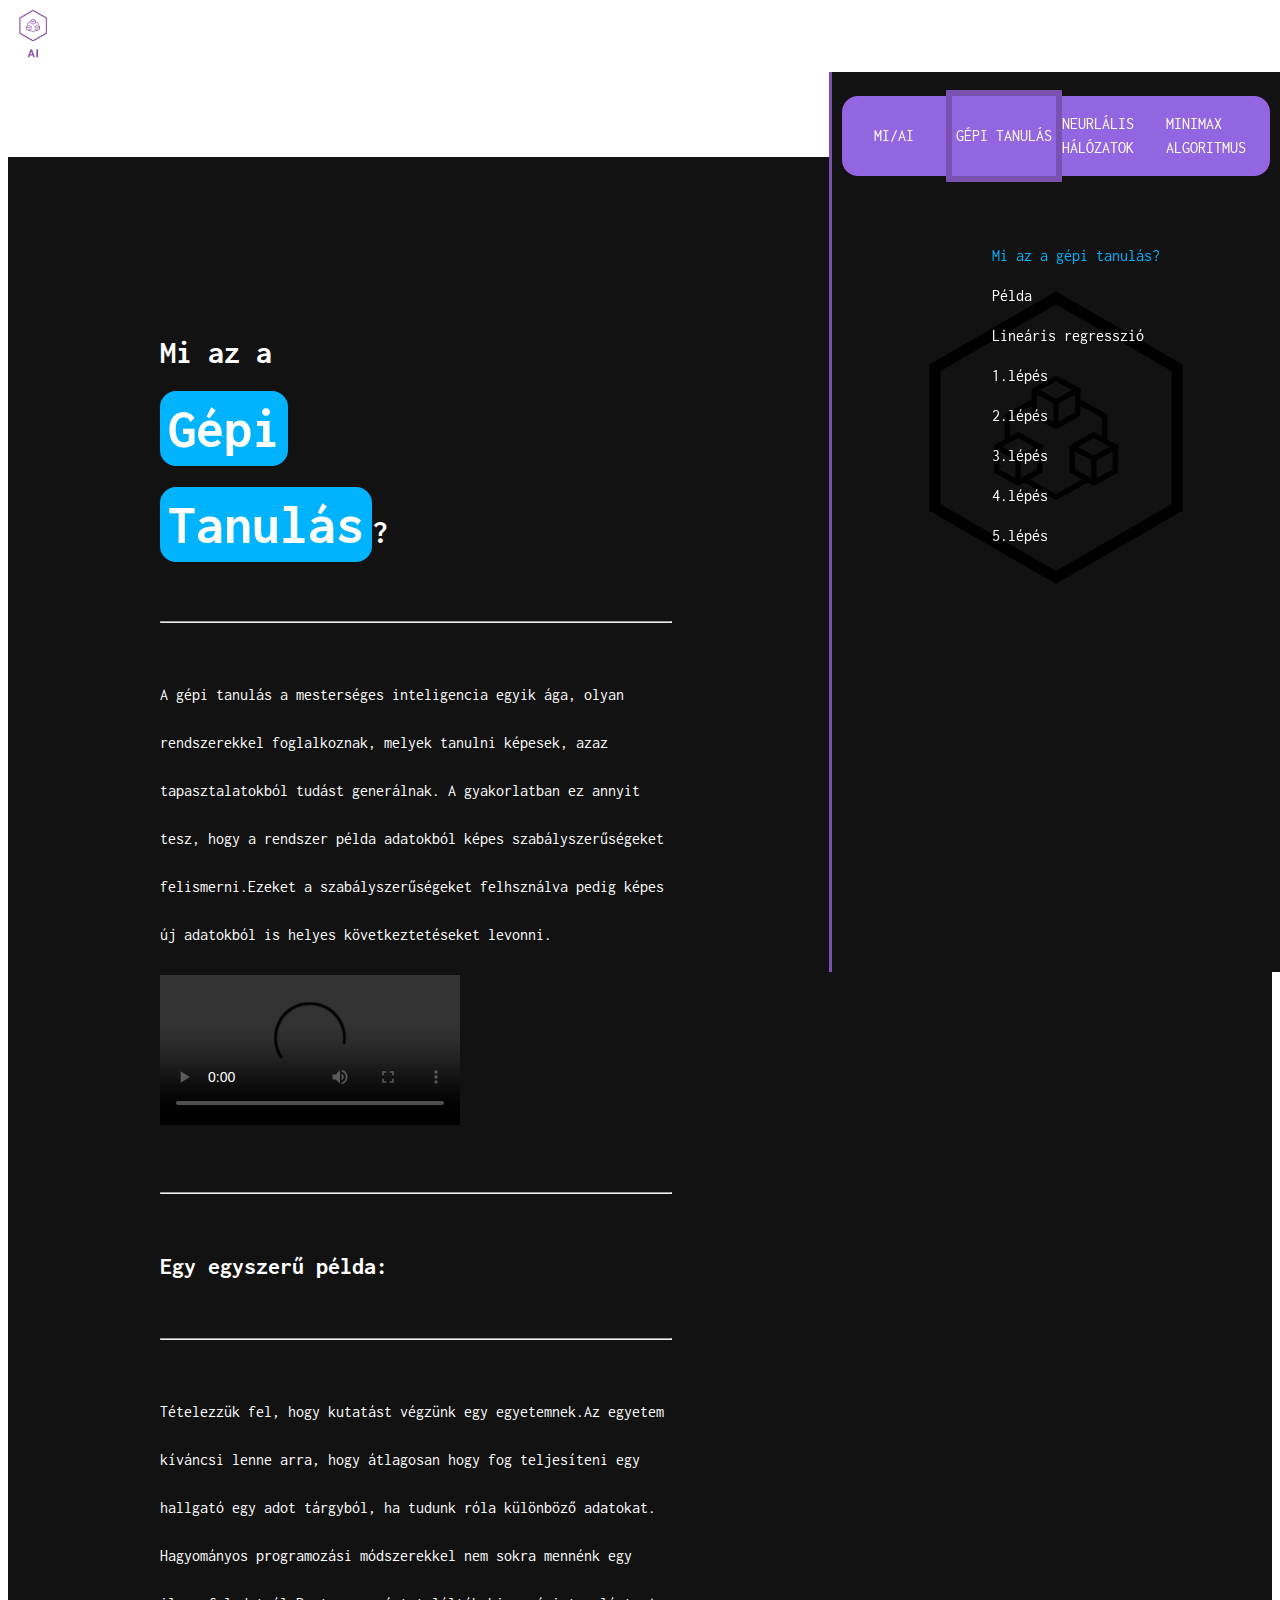
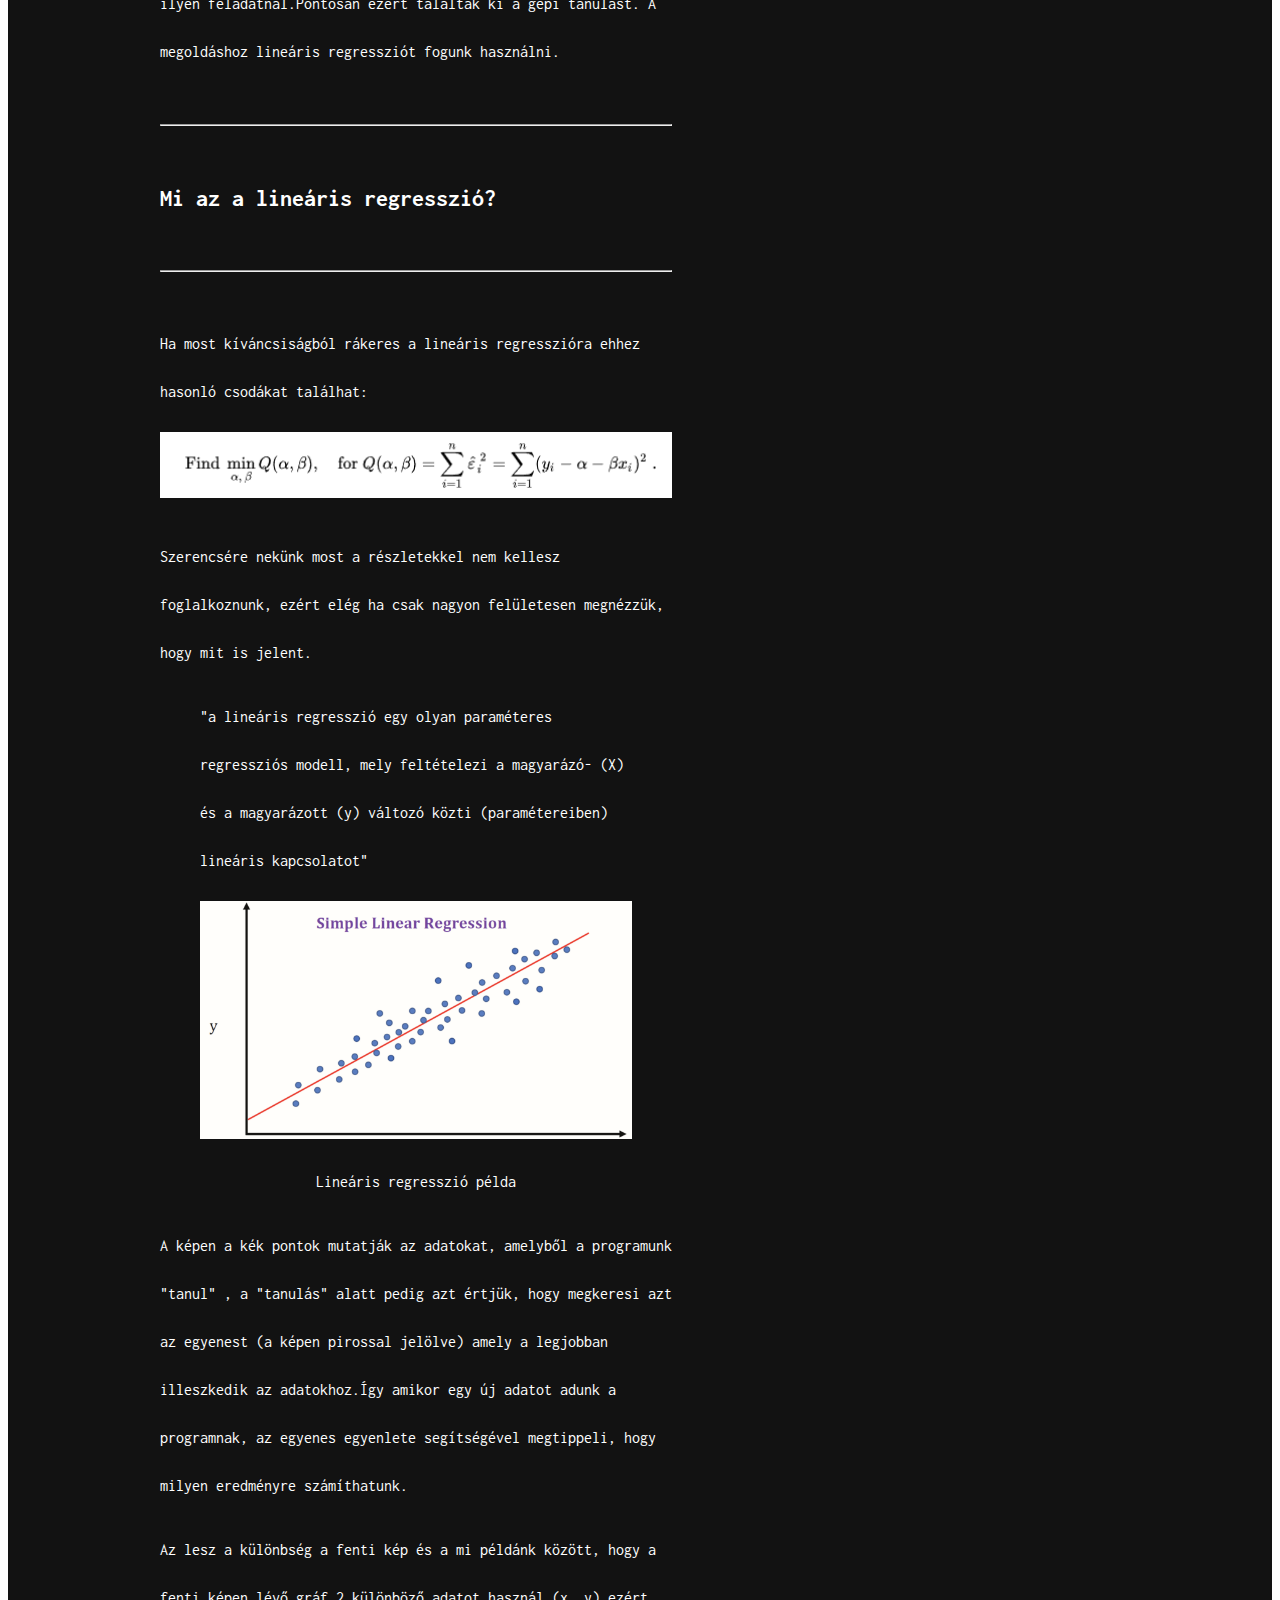
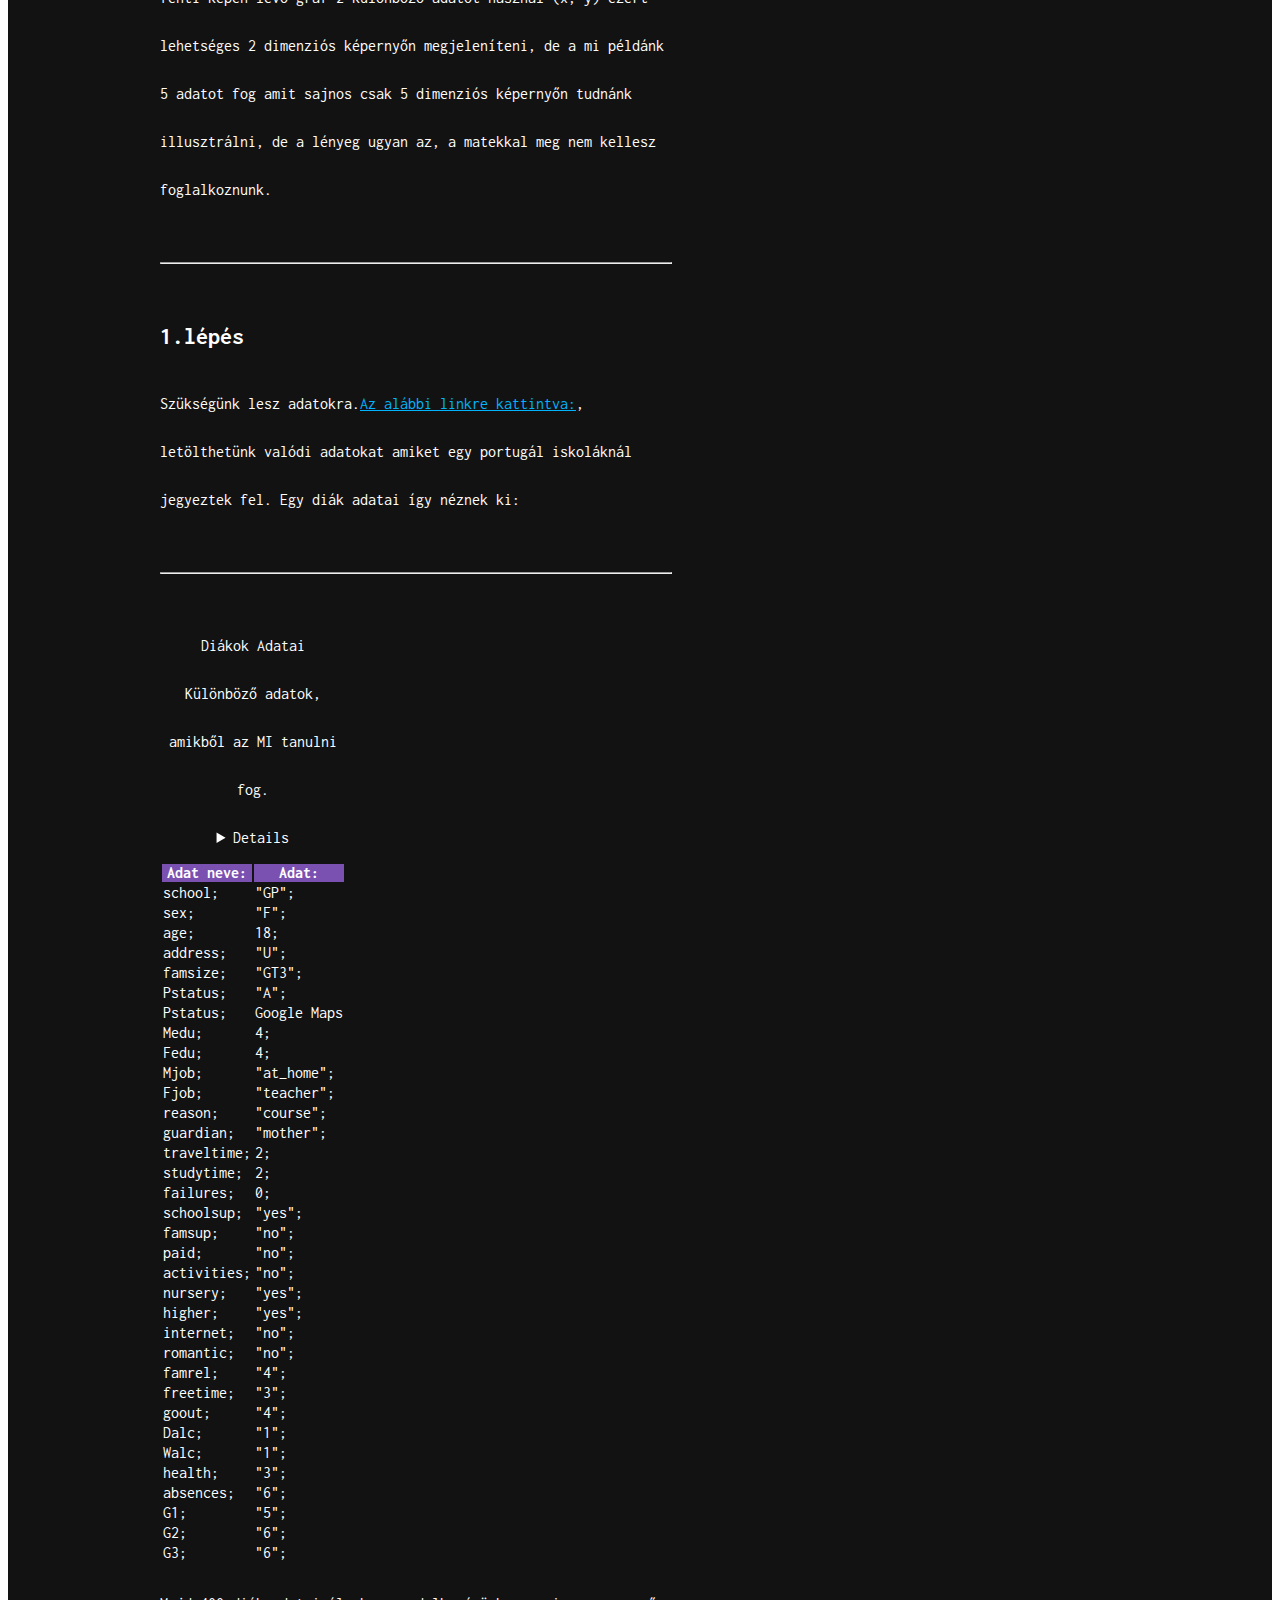
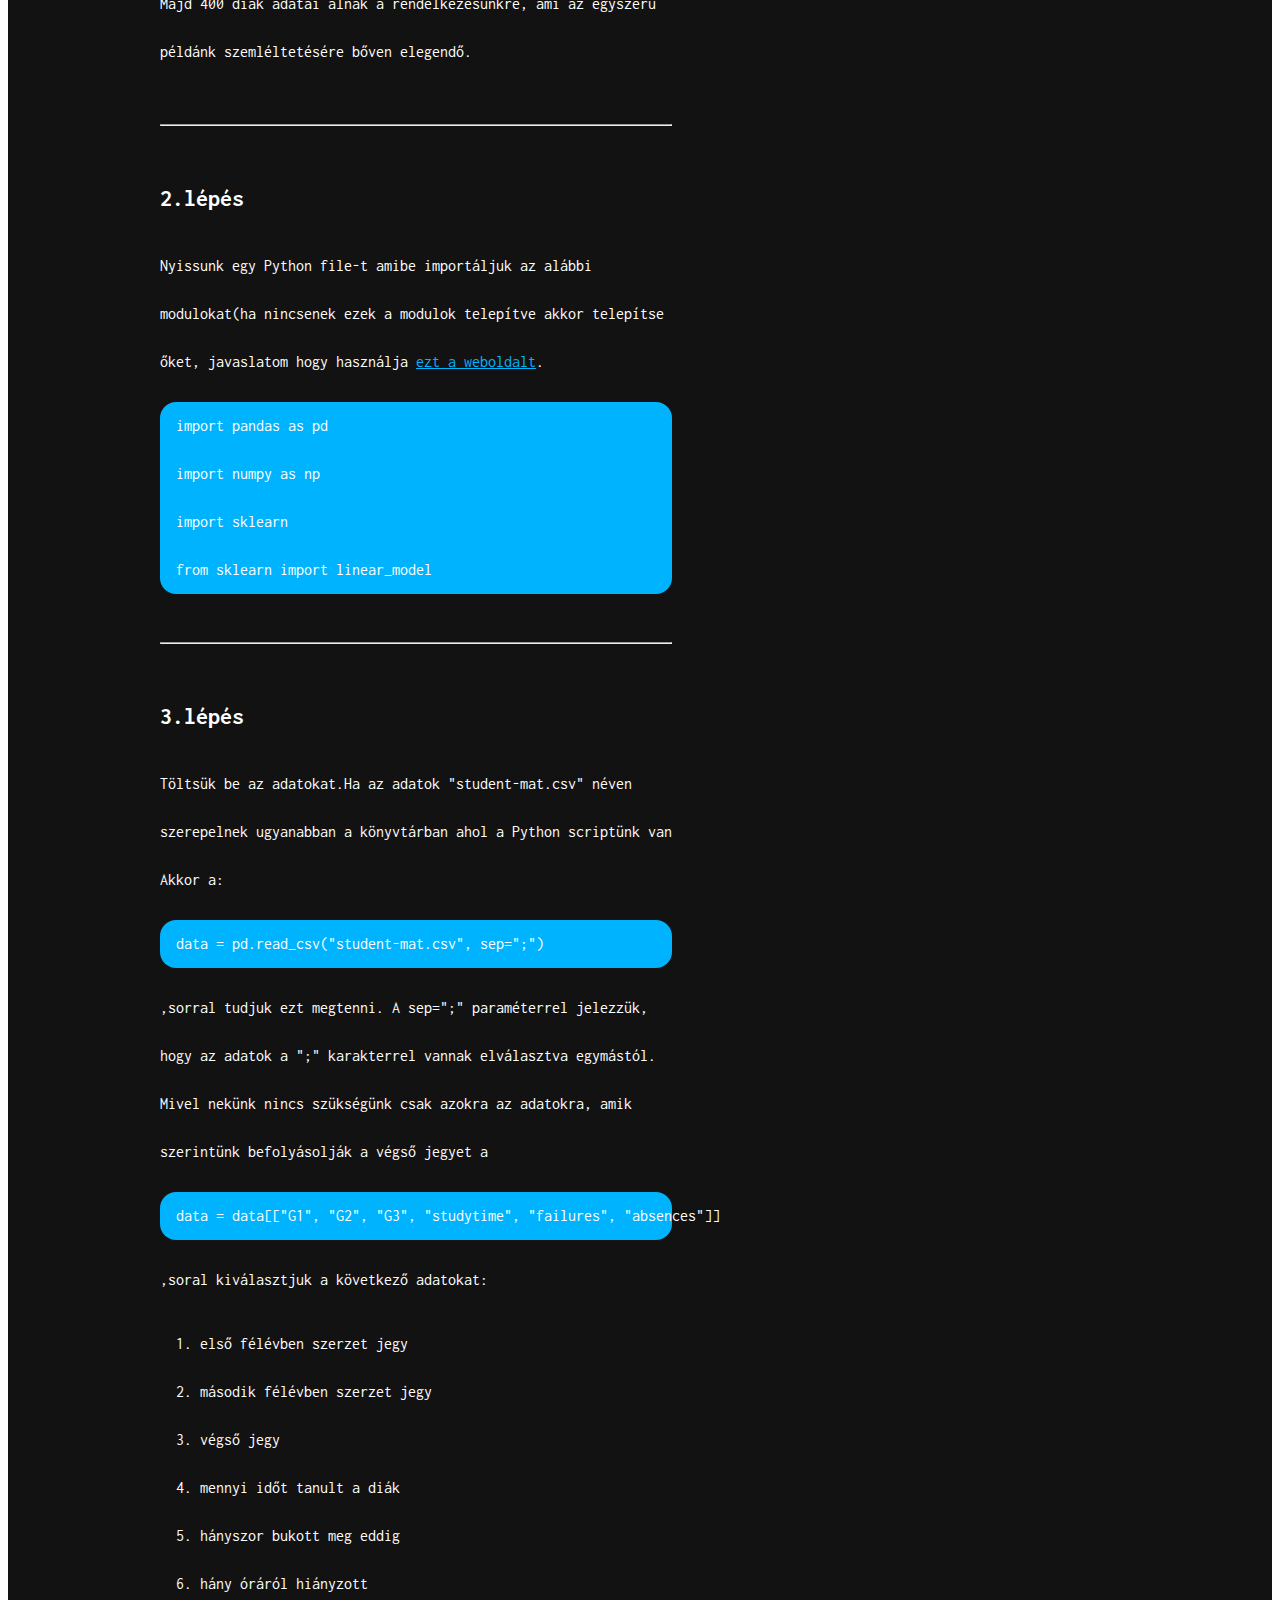
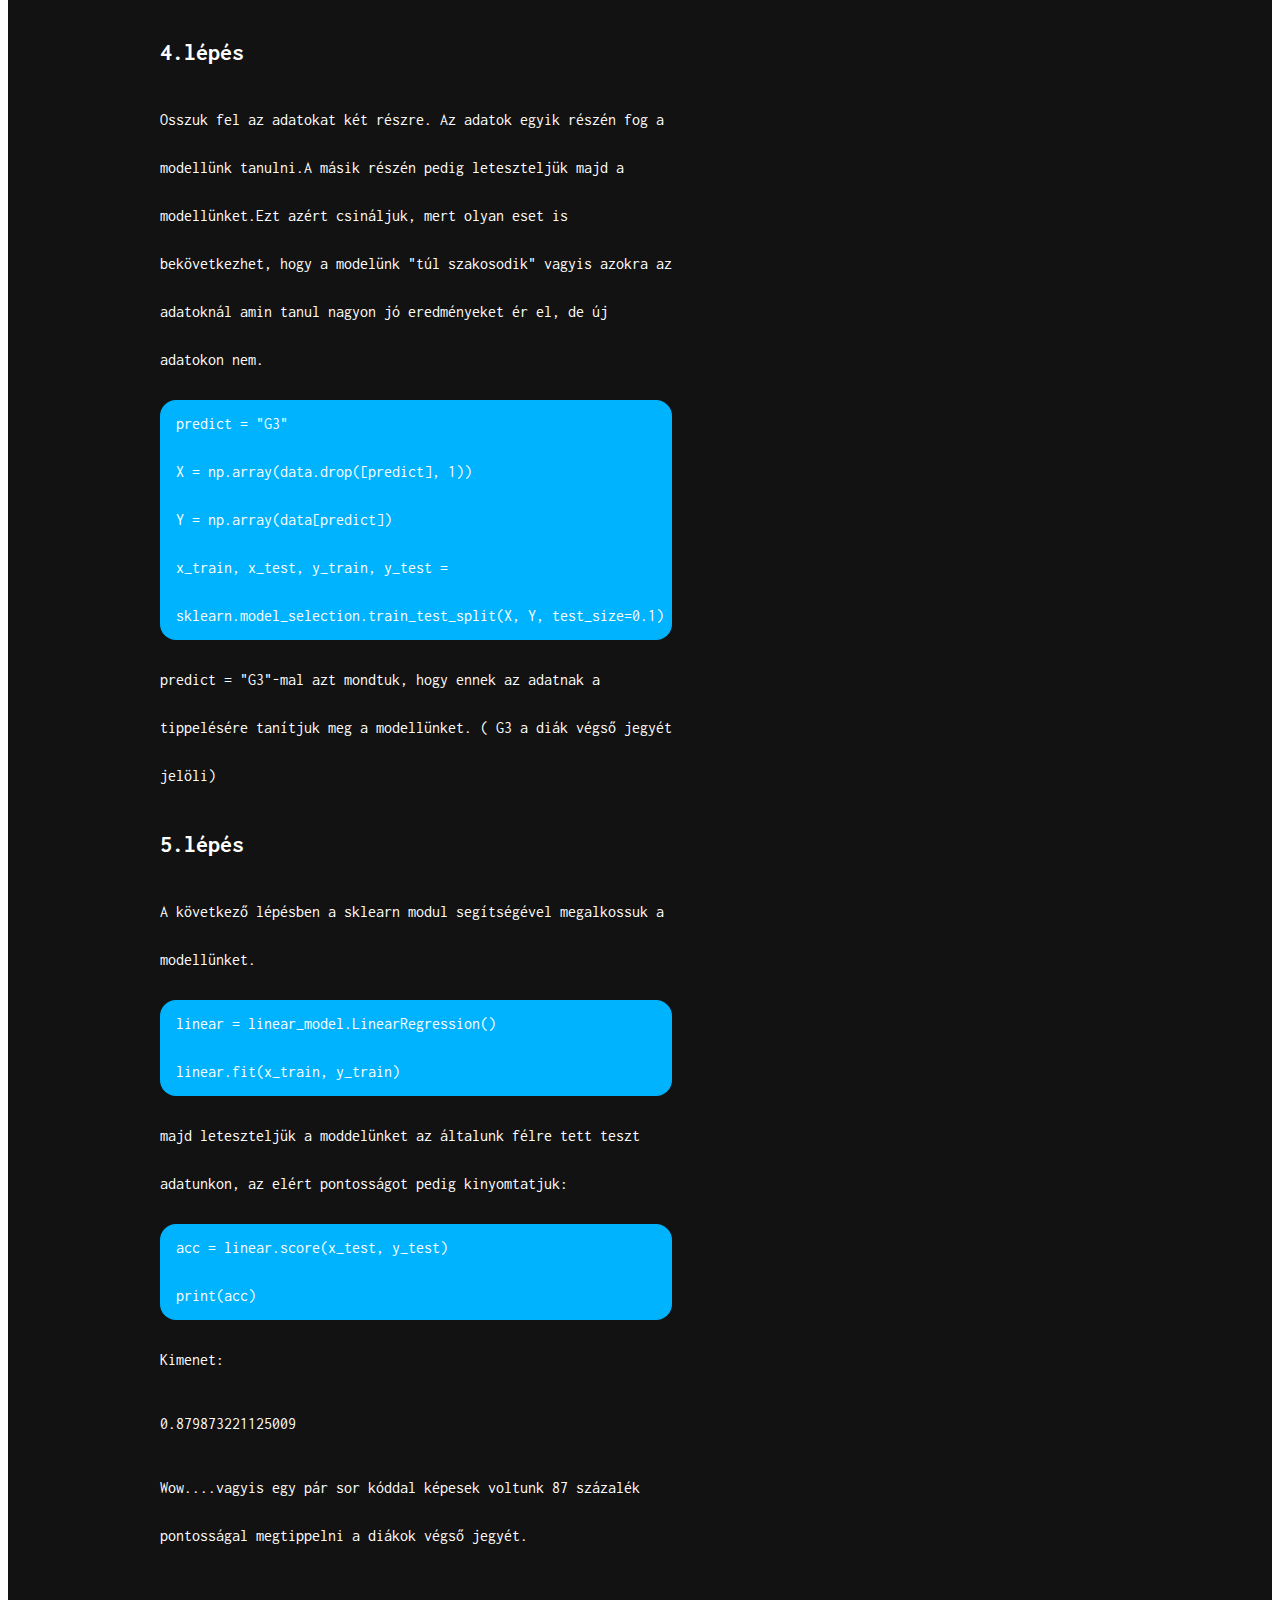
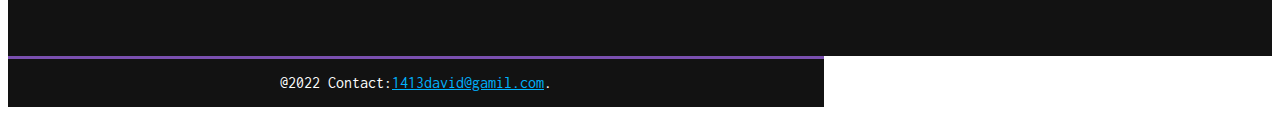
==== gepitanulas.html @ c1cc128a "first commit" ====
<!DOCTYPE html>
<html lang="hu">

<head>
    <meta charset="UTF-8" />
    <meta http-equiv="X-UA-Compatible" content="IE=edge" />
    <meta name="viewport" content="width=, initial-scale=1.0" />
    <title>Mesterséges Intelligencia</title>

    <link rel="preconnect" href="https://fonts.googleapis.com" />
    <link rel="preconnect" href="https://fonts.gstatic.com" crossorigin />
    <link href="https://fonts.googleapis.com/css2?family=Inconsolata:wght@600&display=swap" rel="stylesheet" />

    <link href="https://cdn.jsdelivr.net/npm/bootstrap@5.1.3/dist/css/bootstrap.min.css" rel="stylesheet"
        integrity="sha384-1BmE4kWBq78iYhFldvKuhfTAU6auU8tT94WrHftjDbrCEXSU1oBoqyl2QvZ6jIW3" crossorigin="anonymous" />
    <link rel="stylesheet" href="./altalanos.css" />
    <link rel="stylesheet" href="./desktop.css" />
    <link rel="stylesheet" href="./tablet.css" />
    <link rel="stylesheet" href="./phone.css" />
    <link rel="stylesheet" href="./color.css" />
    <link rel="stylesheet" href="./image.css"/>

    
    
    
    <script src="app_color.js"></script>
    <script src="linkek.js"></script>
    <script src="images.js" ></script>

 

</head>

</html>

<body>
    <!-- Navbar -->
    <!-- Navbar -->
    <navbar class="navbar fixed-top">
        <div class="container-fluid d-flex justify-content-between">
            <img id="logo" src="./media/logo_transparent_dark.png" alt="" width="50" height="50" />

            <div class="form-check custom-control custom-switch form-switch">
                <input class="form-check-input" type="checkbox" role="switch" id="flexSwitchCheckChecked"
                    onclick="changeColorTheme(event)" checked />
            </div>
        </div>
    </navbar>
    <!-- Navbar -->
    <!-- Navbar -->

    <aside id="aside">
        <nav class="link-wrapper">
            <a href="./index.html" class="plink plink-first text-center  border" aria-current="page">MI/AI</a>
            <a href="./gepitanulas.html" class="plink text-center active border">GÉPI TANULÁS</a>
            <a href="./neuralis.html" class="plink text-center border">NEURLÁLIS HÁLÓZATOK</a>
            <a href="./minimax.html" class="plink plink-last text-center border">MINIMAX ALGORITMUS</a>
        </nav>

        <nav class="tartalom-wrapper">
            <ul class="linkek">
                <li class="tartalom-link-style"><a class="tartalom-link" id="tlink1" onclick="goTo(event,1)" href="tart1"> Mi az a gépi tanulás?</a></li>
                <li  class="tartalom-link-style"><a  class="tartalom-link" id="tlink2" onclick="goTo(event,2)" href="tart2"> Példa</a></li>
                <li  class="tartalom-link-style"><a class="tartalom-link"  id="tlink3" onclick="goTo(event,3)" href="tart3"> Lineáris regresszió</a></li>
                <li  class="tartalom-link-style"><a class="tartalom-link"  id="tlink4" onclick="goTo(event,4)" href="tart4">1.lépés</a></li>
                <li  class="tartalom-link-style"><a class="tartalom-link" id="tlink5" onclick="goTo(event,5)" href="tart5"> 2.lépés</a></li>
                <li class="tartalom-link-style"><a class="tartalom-link"  id="tlink6" onclick="goTo(event,6)" href="tart6"> 3.lépés</a></li>
                <li  class="tartalom-link-style"><a class="tartalom-link" id="tlink7" onclick="goTo(event,7)" href="tart7"> 4.lépés</a></li>
                <li class="tartalom-link-style"><a class="tartalom-link"  id="tlink8" onclick="goTo(event,8)" href="tart8"> 5.lépés</a></li>
            </ul>
        </nav>
    </aside>
    <div class="text-wrapper ">
        <div class="inner-text-wrapper ">

            <article id="tart1">
                <h1>
                    Mi az a<br />
                    <span class="focim ">Gépi</span><br />
                    <span class="focim ">Tanulás</span>?
                </h1>
                <hr />

                <p>
                    A gépi tanulás a mesterséges inteligencia
                    egyik ága, olyan rendszerekkel
                    foglalkoznak, melyek tanulni képesek, azaz
                    tapasztalatokból tudást generálnak.
                    A gyakorlatban ez annyit tesz, hogy a
                    rendszer példa adatokból képes
                    szabályszerűségeket felismerni.Ezeket a
                    szabályszerűségeket felhsználva pedig
                    képes új adatokból is helyes
                    következtetéseket levonni.          
                </p>
                

                <video controls>
                    <source  src="./media/gepitanulas.mp4" type="video/mp4">
                </video>


                <hr />


            </article>


            <article id="tart2">
                <h2>
                   Egy egyszerű példa:
                </h2>

                <hr />
                <p>
                    Tételezzük fel, hogy kutatást végzünk egy
                    egyetemnek.Az egyetem kíváncsi lenne
                    arra, hogy átlagosan hogy fog teljesíteni egy
                    hallgató egy adot tárgyból, ha tudunk róla
                    különböző adatokat.
                    Hagyományos programozási módszerekkel
                    nem sokra mennénk egy ilyen
                    feladatnál.Pontosan ezért találták ki a gépi
                    tanulást.
                    A megoldáshoz lineáris regressziót fogunk
                    használni.
                </p>
                <hr />
            </article>

            <article id="tart3">
                <h2>Mi az a lineáris regresszió?</h2>
                <hr />
                <p>
                    Ha most kíváncsiságból rákeres a lineáris
                    regresszióra ehhez hasonló csodákat
                    találhat:
                </p>



                <img class="page-images" onclick="openImage(event)" id="closedImage1" src="./media/linreg.png" alt="">
                
                <div class="openImageWrapper" id="openImage1">
                    <button type="button" onclick="closeImage(event)" class="btn-close btn-close-white" aria-label="Close"></button>
                    <img  src="./media/linregLarge.png" class="openImg">
                </div>


                <p>
                    Szerencsére nekünk most a részletekkel
                    nem kellesz foglalkoznunk, ezért elég ha
                    csak nagyon felületesen megnézzük, hogy
                    mit is jelent.
                </p>
                <p>
                    <blockquote cite="https://hu.wikipedia.org/wiki/Line%C3%A1ris_regresszi%C3%B3">
                    "a lineáris regresszió egy olyan
                    paraméteres regressziós modell, mely
                    feltételezi a magyarázó- (X) és a
                    magyarázott (y) változó közti
                    (paramétereiben) lineáris kapcsolatot"
                   </blockquote>
            </p>

            <figure>
            <img class="page-images" onclick="openImage(event)" id="closedImage2" src="./media/linreg2.png" alt="">
            <figcaption>Lineáris regresszió példa</figcaption>
            </figure>
            
            
            <div class="openImageWrapper" id="openImage2">
                <button type="button" onclick="closeImage(event)" class="btn-close btn-close-white" aria-label="Close"></button>
                <img  src="./media/linreg2.png" class="openImg">
            </div>



            <p>
                A képen a kék pontok mutatják az adatokat,
                amelyből a programunk "tanul"
                , a "tanulás"
                alatt pedig azt értjük, hogy megkeresi azt az
                egyenest (a képen pirossal jelölve) amely a
                legjobban illeszkedik az adatokhoz.Így
                amikor egy új adatot adunk a programnak,
                az egyenes egyenlete segítségével
                megtippeli, hogy milyen eredményre
                számíthatunk.
            </p>
            <p>
                Az lesz a különbség a fenti kép és a mi
                példánk között, hogy a fenti képen lévő gráf
                2 különböző adatot használ (x, y) ezért
                lehetséges 2 dimenziós képernyőn
                megjeleníteni, de a mi példánk 5 adatot fog
                amit sajnos csak 5 dimenziós képernyőn
                tudnánk illusztrálni, de a lényeg ugyan az, a
                matekkal meg nem kellesz foglalkoznunk.
            </p>
                <hr />
            </article>


            <article id="tart4">
                <h2>1.lépés</h2>
                <p>
                Szükségünk lesz adatokra.<a class="inline-link" href="https://archive.ics.uci.edu/ml/datasets/Stud">Az alábbi linkre
                kattintva:</a>, letölthetünk valódi adatokat amiket egy
                portugál iskoláknál jegyeztek fel.
                Egy diák adatai így néznek ki:
                </p>
                
                <hr />
                <table  class="table table-sm text-center align-middle table-bordered ">
                    <caption  class="text-center">Diákok Adatai <summary>Különböző adatok, amikből az MI tanulni fog.</summary> <details>1.oszlop:Adat neve <br> 2.oszlop:Adat</details></caption>
                    <thead>
                        <tr>
                            <th scope="col ">Adat neve:</th>
                            <th scope="col ">Adat:</th>
                        </tr>
                    </thead>
                    <tbody>
                        <tr>
                            <td>school;
                            </td>
                            <td>"GP";
                            </td>
                        </tr>
                        <tr>
                            <td>sex;</td>
                            <td>"F";</td>
                        </tr>
                        <tr>
                            <td>age;</td>
                            <td>18;</td>
                        </tr>
                        <tr>
                            <td>address;</td>
                            <td>"U";</td>
                        </tr>

                        <tr>
                            <td>famsize;</td>
                            <td>"GT3";</td>
                        </tr>

                        <tr>
                            <td>Pstatus;</td>
                            <td>"A";</td>
                        </tr>

                        <tr>
                            <td>Pstatus;</td>
                            <td>Google Maps</td>
                        </tr>
                        <tr>
                            <td>Medu;</td>
                            <td>4;</td>                      
                        </tr>
                        <tr>
                            <td>Fedu;</td>
                            <td>4;</td>
                        </tr>
                        <tr>
                            <td>Mjob;</td>
                            <td>"at_home";</td>
                        </tr>
                        <tr>
                            <td>Fjob;</td>
                            <td>"teacher";</td>
                        </tr>
                        <tr>
                            <td>reason;</td>
                            <td>"course";</td>
                        </tr>
                        <tr>
                            <td>guardian;</td>
                            <td>"mother";</td>
                        </tr>
                        <tr>
                            <td>traveltime;</td>
                            <td>2;</td>
                        </tr>
                        <tr>
                            <td>studytime;</td>
                            <td>2;</td>
                        </tr>
                        <tr>
                            <td>failures;
                            </td>
                            <td>0;</td>
                        </tr>
                        <tr>
                            <td>schoolsup;
                            </td>
                            <td>"yes";</td>
                        </tr>
                        <tr>
                            <td>famsup;
                            </td>
                            <td>"no";</td>
                        </tr>
                        <tr>
                            <td>paid;
                            </td>
                            <td>"no";</td>
                        </tr>

                        <tr>
                            <td>activities;
                            </td>
                            <td>"no";</td>
                        </tr>
                        <tr>
                            <td>nursery;
                            </td>
                            <td>"yes";</td>
                        </tr>

                        <tr>
                            <td>higher;
                            </td>
                            <td>"yes";</td>
                        </tr>

                        <tr>
                            <td>internet;
                            </td>
                            <td>"no";</td>
                        </tr>

                        <tr>
                            <td>romantic;
                            </td>
                            <td>"no";</td>
                        </tr>

                        <tr>
                            <td>famrel;
                            </td>
                            <td>"4";</td>
                        </tr>

                        <tr>
                            <td>freetime;
                            </td>
                            <td>"3";</td>
                        </tr>

                        <tr>
                            <td>goout;
                            </td>
                            <td>"4";</td>
                        </tr>

                        <tr>
                            <td>Dalc;
                            </td>
                            <td>"1";</td>
                        </tr>

                        <tr>
                            <td>Walc;
                            </td>
                            <td>"1";</td>
                        </tr>

                        <tr>
                            <td>health;
                            </td>
                            <td>"3";</td>
                        </tr>

                        <tr>
                            <td>absences;
                            </td>
                            <td>"6";</td>
                        </tr>

                        <tr>
                            <td>G1;
                            </td>
                            <td>"5";</td>
                        </tr>

                        
                        <tr>
                            <td>G2;
                            </td>
                            <td>"6";</td>
                        </tr>

                        
                        <tr>
                            <td>G3;
                            </td>
                            <td>"6";</td>
                        </tr>
                    </tbody>
                </table>
            </article>
            
            <p>
                Majd 400 diák adatai álnak a rendelkezésünkre, ami az egyszerű példánk szemléltetésére bőven
                elegendő.
            </p>
            <hr />

            <article id="tart5">
                <h2>2.lépés</h2>
                <p>    
                        Nyissunk egy Python file-t amibe
                        importáljuk az alábbi modulokat(ha
                        nincsenek ezek a modulok telepítve akkor
                        telepítse őket, javaslatom hogy használja
                        <a class="inline-link" href="https://www.anaconda.com/">ezt a weboldalt</a>.
                </p>
                <div class="code">
                <pre><code>import pandas as pd
import numpy as np
import sklearn
from sklearn import linear_model</code></pre>
            </div>
                <hr />
            </article>



            <article id="tart6">
               <h2>3.lépés</h2>
               <p>Töltsük be az adatokat.Ha az adatok "student-mat.csv" néven
                szerepelnek ugyanabban a könyvtárban ahol a Python scriptünk
                van
                Akkor a:
                <div class="code">
                    <pre><code>data = pd.read_csv("student-mat.csv", sep=";")</code></pre>
                </div>

                <p>,sorral tudjuk ezt megtenni.
                    A sep=";" paraméterrel jelezzük, hogy az adatok a ";" karakterrel
                    vannak elválasztva egymástól.
                    Mivel nekünk nincs szükségünk csak azokra az adatokra, amik
                    szerintünk befolyásolják a végső jegyet a</p>
            </p>
            <div class="code">
                <pre><code>data = data[["G1", "G2", "G3", "studytime", "failures", "absences"]]</code></pre>
            </div>
            <p>,soral kiválasztjuk a következő adatokat:
            </p>

            <ol>
                <li>első félévben szerzet jegy</li>
                <li>második félévben szerzet jegy</li>
                <li>végső jegy
                </li>
                <li>mennyi időt tanult a diák
                </li>
                <li>hányszor bukott meg eddig</li>
                <li>hány óráról hiányzott
                </li>
            </ol>
            </article>


            <article id="tart7">
               <h2>4.lépés</h2>
               <p>Osszuk fel az adatokat két részre. Az adatok egyik részén
                fog a modellünk tanulni.A másik részén pedig leteszteljük
                majd a modellünket.Ezt azért csináljuk, mert olyan eset is
                bekövetkezhet, hogy a modelünk "túl szakosodik" vagyis
                azokra az adatoknál amin tanul nagyon jó eredményeket
                ér el, de új adatokon nem.</p>

                <div class="code">
                    <pre><code>predict = "G3"
X = np.array(data.drop([predict], 1))
Y = np.array(data[predict])
x_train, x_test, y_train, y_test =
sklearn.model_selection.train_test_split(X, Y, test_size=0.1)</code></pre>
                </div>


                <p>
                    predict = "G3"-mal azt mondtuk, hogy ennek az adatnak a
tippelésére tanítjuk meg a modellünket. ( G3 a diák végső
jegyét jelöli)

                </p>
            </article>

            <article id="tart8">
               <h2>5.lépés</h2>
               <p>A következő lépésben a sklearn modul segítségével
                megalkossuk a modellünket.</p>
                <div class="code">
                    <pre><code>linear = linear_model.LinearRegression()
linear.fit(x_train, y_train)</code></pre>
                </div>
                <p>
                    majd leteszteljük a moddelünket az általunk félre tett teszt
adatunkon, az elért pontosságot pedig kinyomtatjuk:
                </p>

                <div class="code">
                    <pre><code>acc = linear.score(x_test, y_test)
print(acc)</code></pre>
                </div>
<p>Kimenet:</p>
<samp>
    0.879873221125009
</samp>


<p>
    Wow....vagyis egy pár sor kóddal képesek voltunk 87
    százalék pontosságal megtippelni a diákok végső jegyét.
</p>
            </article>


        </div>
    </div>
    </div>
    </div>
    <footer class="footer ">
        <div class="container f2 ">
            <span class="text-muted ">@2022 Contact:<a class="inline-link" href="mailto: 1413david@gmail.com">1413david@gamil.com</a>.</span>
        </div>
    </footer>
</body>
---- altalanos.css ----
:root {
  --navbar-height: 4.5rem;
  --border-size: 0.2rem;
}
* {
  font-family: "Inconsolata", monospace;
  line-height: 3rem;
}

video {
  max-width: 100%;
}

.code {
  padding-right: 1rem;
  padding-left: 1rem;
  border-radius: 1rem;
}

.active {
  border: 0.4rem black solid !important;
}
.navbar {
  height: var(--navbar-height);
  border-bottom: var(--border-size) solid;
}

aside {
  position: fixed;
  overflow-x: hidden;
  top: var(--navbar-height);
  right: 0;
  display: flex;
  justify-content: flex-start;
  z-index: 100;
  display: flex;
  flex-direction: column;
  overflow-y: hidden;
  background-image:url(./media/darkBackground.png);
  background-position: center;
  background-blend-mode:color-burn;
  background-size:cover;

}

.tartalom-link {
  text-decoration: none;
}
.tartalom-link-style {
  transition: transform 0.2s ease;
}
.tartalom-link-style:hover {
  transform: scale(1.02);
  opacity: 0.8;
}
.linkek > li {
  height: 2.5rem;
}

.linkek {
  list-style: none;
  cursor: pointer;
}

.plink {
  text-decoration: none;
  line-height:1.5rem;
}

.custom-switch {
  transform: scale(2);
  margin: .5rem;
}

.footer {
  left: 0;
  bottom: 0;
  border-top: var(--border-size) solid;
  color: white;
  text-align: center;
}

table {
  font-size: 1rem;
}
th {
  line-height: 1rem;
}
td {
  line-height: 1rem;
}



.text-wrapper {
  display: flex;
  align-items: center;
  justify-content: center;
  padding-bottom: 5rem;
}

h1 {
  line-height: 3.5rem;
  margin-top: 6rem;
}
hr {
  margin-top: 3rem;
  margin-bottom: 3rem;
}

.focim {
  padding: 0.5rem;
  font-size: 3.5rem;
  border-radius: 1rem;
  line-height: 6rem;
}
.form-check {
  margin-top: 1rem;
  margin-bottom: 1rem;
}
.form-wrapper {
  border: var(--border-size) solid;
  border-radius: 1rem;
}
.tartalom-wrapper {
  display: flex;
  align-items: center;
  justify-content: center;
  margin-top: 1rem;
}
figure{
  text-align: center;
}
---- desktop.css ----
aside {
  height: 100%;
  border-left: var(--border-size) solid;
  width: 28rem;
}
.plink {
  height: 5rem;
  width: 6.5rem;
  display: flex;
  align-items: center;
  justify-content: center;
}
.link-wrapper {
  height: 8rem;
  display: flex;
  align-items: center;
  justify-content: center;
}
.inner-text-wrapper{
  width: 32rem;
}
.plink-first {
  border-radius: 1rem 0 0 1rem;
}
.plink-last {
  border-radius: 0 1rem 1rem 0;
}
.footer{
    width: calc(100% - 28rem);
}
.text-wrapper {
  padding-top: var(--navbar-height);
  padding-right: 28rem;
}
---- tablet.css ----
@media screen and (max-width: 992px) {
  aside {
    height: 100%;
    width: 20rem;
  }
  .link-wrapper {
    margin-top: 2rem;
    display: flex;
    flex-direction: column;
  }
  .plink {
    height: 3.2rem;
    width: 14rem;
  }
  .plink-first {
    border-radius: 1rem 1rem 0 0;
  }
  .plink-last {
    border-radius: 0 0 1rem 1rem;
  }
  .text-wrapper {
    padding-top: var(--navbar-height);
    padding-right: 20rem;
  }
  .inner-text-wrapper{
    width: 25rem;
}
.footer{
    width: calc(100% - 20rem);
}
.focim{
  font-size: 3rem;
}
}
---- phone.css ----
@media screen and (max-width: 768px) {
  aside {
    width: 100%;
    height: 6rem;
    align-items: center;
    border-bottom: var(--border-size) solid;
    border-left: none;
    overflow: hidden;
    background-image: none;
  }
  .link-wrapper {
    display: flex;
    flex-direction: row;
    justify-content: center;
    align-items: center;
    margin-top: 0;
  }
  .plink {
    height: 4rem;
    width: 5rem;
    font-size: 0.8rem;
  }
  .plink-first {
    border-radius: 1rem 0 0 1rem;
  }
  .plink-last {
    border-radius: 0 1rem 1rem 0;
  }
  .text-wrapper {
    padding-top: calc(var(--navbar-height) + 6rem);
    padding-right: 0;
  }
  .inner-text-wrapper {
    width: 20rem;
  }
  .footer {
    width: 100%;
  }
  .focim{
    line-height: 4rem;
    font-size: 2.5rem;
  }
  .tartalom-wrapper{
    display: none;
  }
}
---- color.css ----
:root.light {
  /* --navbar-aside-color: #b8d7ff;
  --navbar-aside-text-color: #0a1c29;
  --switch-color: #effffd;
  --switch-border-color: #0a1c2962;
  --border-color: #0a1c2962;
  --button-border-color: #0a1c2962;
  --text-background: #effffd;
  --font-color: #22222288;
  --switch-hover-color: #b8d7ff;
  --cim-color: #0a1c2962;
  --radio-color: #79757588;
  --active-link: #effffd;
  --active-inline-link: #121212;
  --active-inline-hover-link: #b8d7ff; */

  --main-color: #b8d7ff;
  --secondary-color: #effffd;
  --text-color: #22222288;
  --border-color: #0a1c2962;
  --code-color: #6a7eeedc;
  --cim-color: #b8d7ff;
  --link-btn-color: #effffd;
  --submit-btn-color: #b8d7ff;
  --hover-color:#59b1f8dc;
}

:root,
:root.dark {
  /* --navbar-aside-color: #121212;
  --navbar-aside-text-color: #0a1c29;
  --navbar-text-color: #ffffff;
  --switch-color: #7a04eb;
  --switch-border-color: #7a04eb;
  --switch-hover-color: #7a04eb;
  --border-color: #7b04eb96;
  --button-border-color: #a204eb;
  --text-background: #121212;
  --font-color: #ffffff;
  --cim-color: #00b3fe;
  --radio-color: #7a04eb;
  --active-link: #00b3fe;
  --active-inline-link: #7a04eb;
  --active-inline-hover-link: #00b3fe;
  --code-color: #a204eb; */

  --main-color: #121212;
  --secondary-color: #121212;
  --text-color: #ffffff;
  --border-color: #7a50b0;
  --code-color: #00b3fe;
  --cim-color: #00b3fe;
  --submit-btn-color: #00b3fe;
  --link-btn-color:#9465e0;
  --hover-color:#9465e0;
}

* {
  transition: background-color 0.5s ease;
  transition: color 0.3s ease;
  color: var(--text-color);
}

.tartalom-link {
  color: var(--text-color);
}

.tartalom-link:hover {
  color: var(--hover-color);
  transition: color 0s ease;
}

.current {
  color: var(--code-color);
}
.inline-link {
  color: var(--cim-color);
}
.inline-link:hover {
  color: var(--hover-color);
}
.footer {
  background-color: var(--main-color);
  border-color: var(--border-color) !important;
}

.navbar {
  background-color: var(--main-color);
  color: var(--text-color);
  border-color: var(--border-color);
}

tr:hover {
  background-color: var(--border-color);
}
thead {
  background-color: var(--border-color) !important;
}

.plink {
  border-color: var(--border-color) !important;
  background-color: var(  --link-btn-color);
  color: var(--text-color);
}

.plink:hover {
  color: var(--text-color);
  background-color: var(--hover-color);
}

aside {
  background-color: var(--main-color);
  color: var(--text-color);
  border-color: var(--border-color);
}

.form-check-input {
  background-color: var(--main-color) !important;
  border-color: var(--border-color) !important;
  box-shadow: 0 0 0 0rem var(--main-color) !important;
}

.text-wrapper {
  background-color: var(--secondary-color);
}

.radio-wrapper {
  border-color: var(--border-color);
}

.radio-wrapper {
  border-color: var(--border-color) !important;
}

.focim {
  background-color: var(--cim-color);
}
.form-wrapper {
  border-color: var(--border-color);
}
.form-check-input {
  background-color: var(--main-color) !important;
}

.submit-button {
  background-color: var(--submit-btn-color) !important;
}

.reset-button {
  border-color: var(--border-color);
}
.code {
  background-color: var(--code-color);
}
---- image.css ----
.page-images {
  width: 100%;
}
.page-images:hover {
  opacity: 0.4;
  cursor: pointer;
}

.openImageWrapper {
  position: fixed;
  z-index: 99999999;
  left: 0;
  top: 0;
  width: 100%;
  height: 100%;
  background-color: rgb(0, 0, 0);
  background-color: rgba(0, 0, 0, 0.9);
  display: none;
  align-items: center;
  justify-content: center;
}
.btn-close {
  position: absolute;
  top: 2rem;
  right: 2rem;
}
.openImg {
  width: auto;
  max-height: 80%;
  max-width: 80%;
}
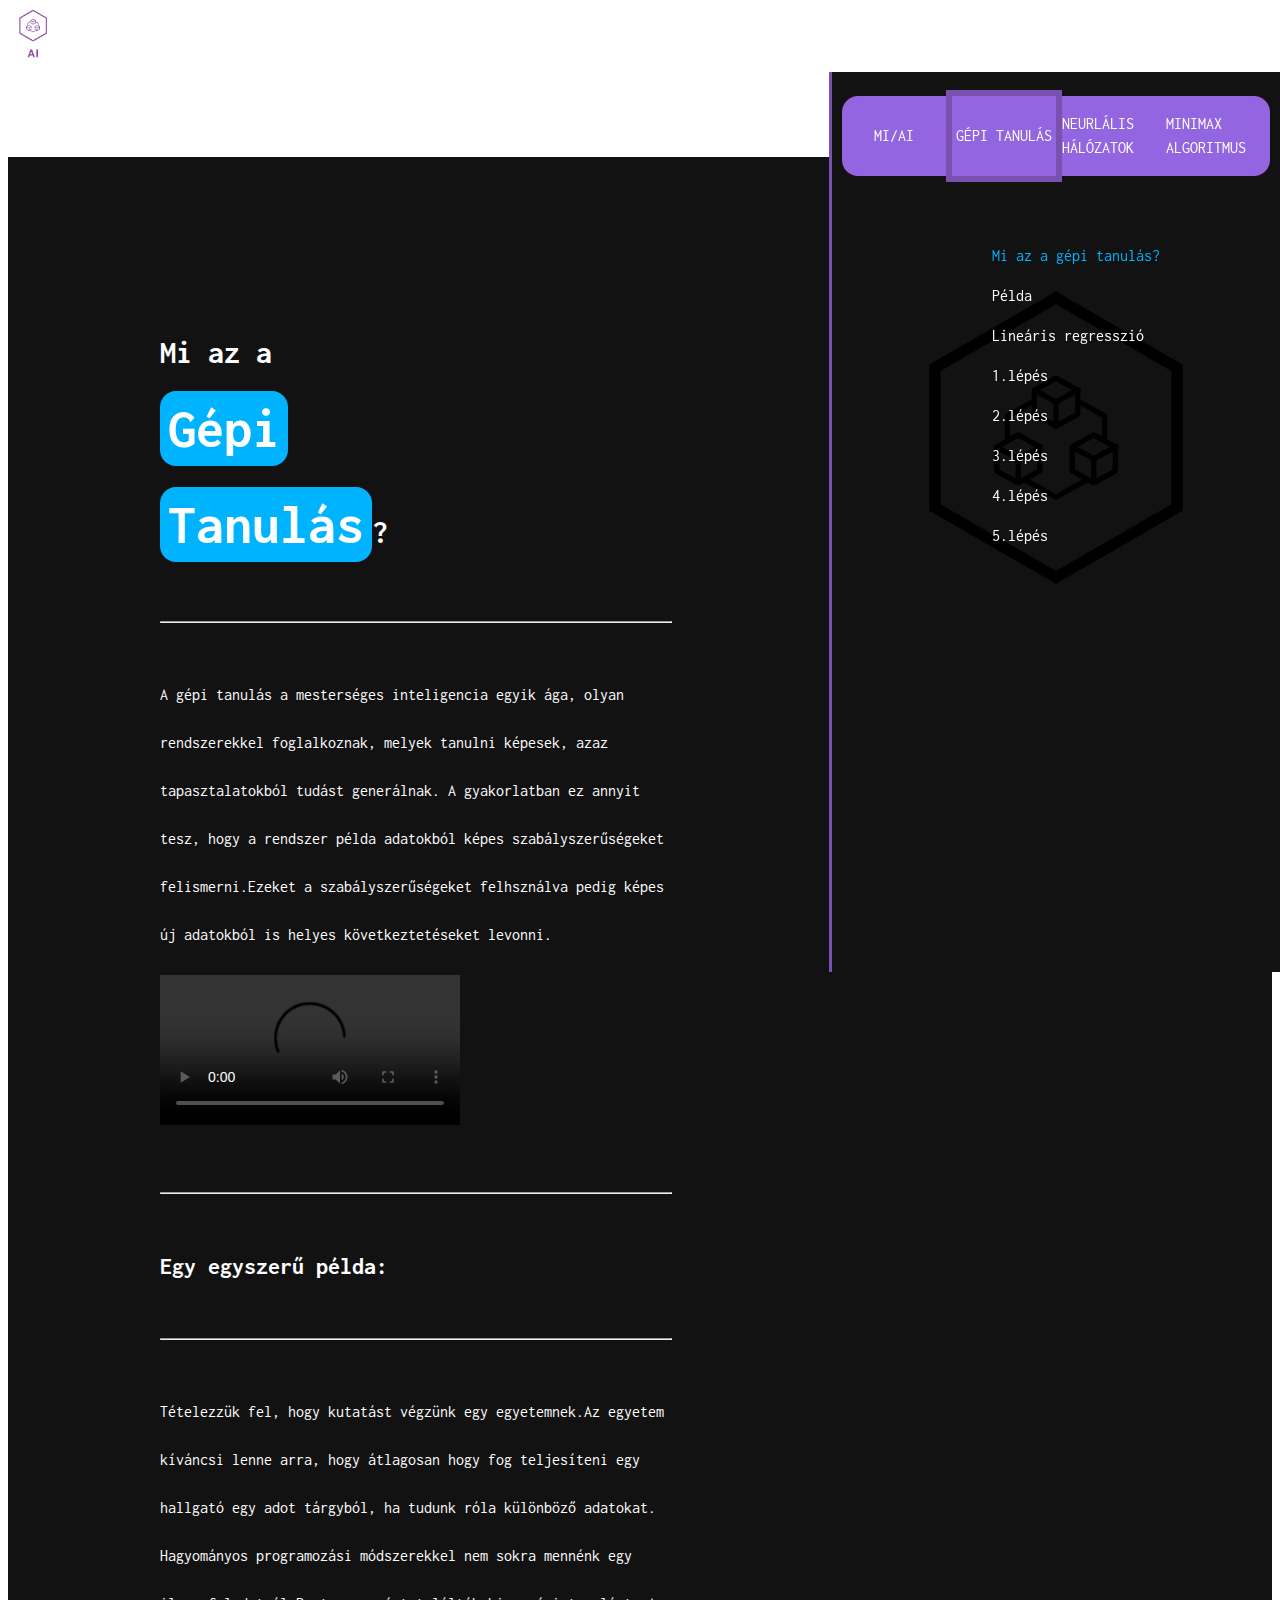
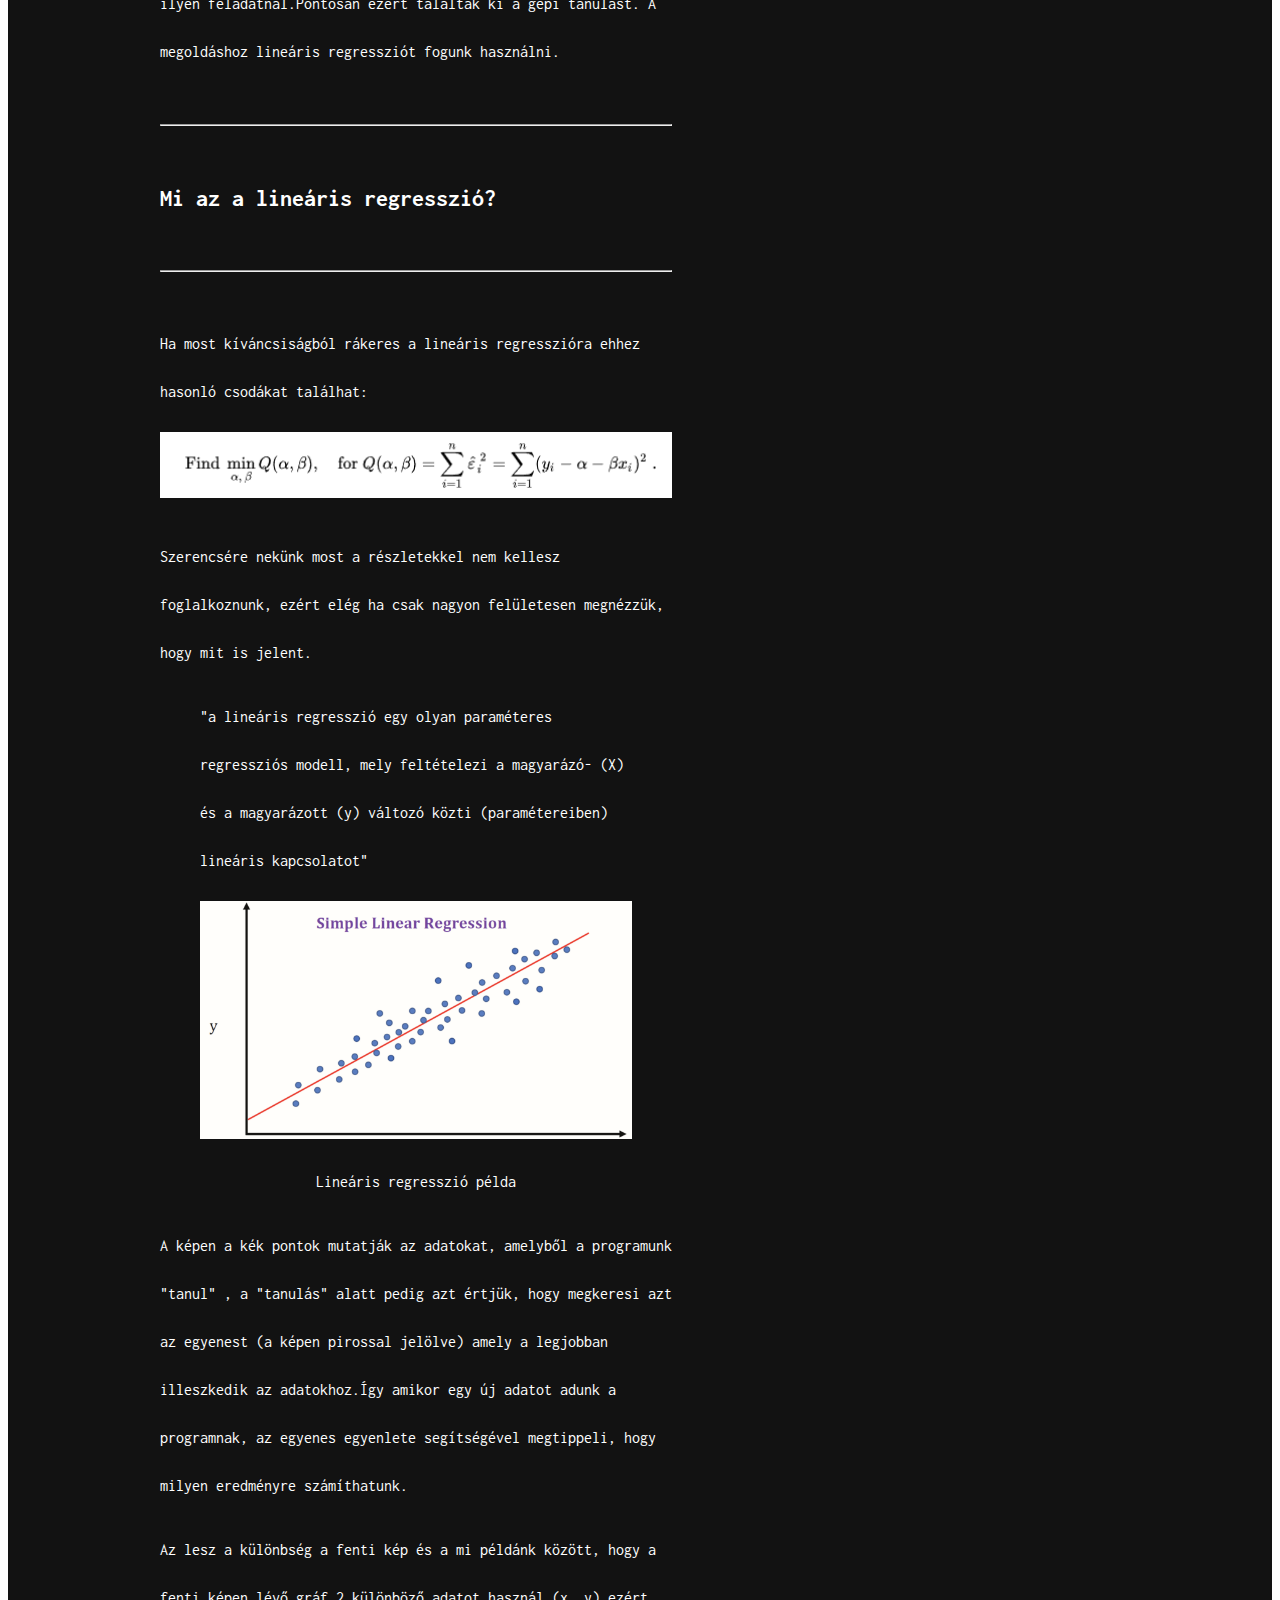
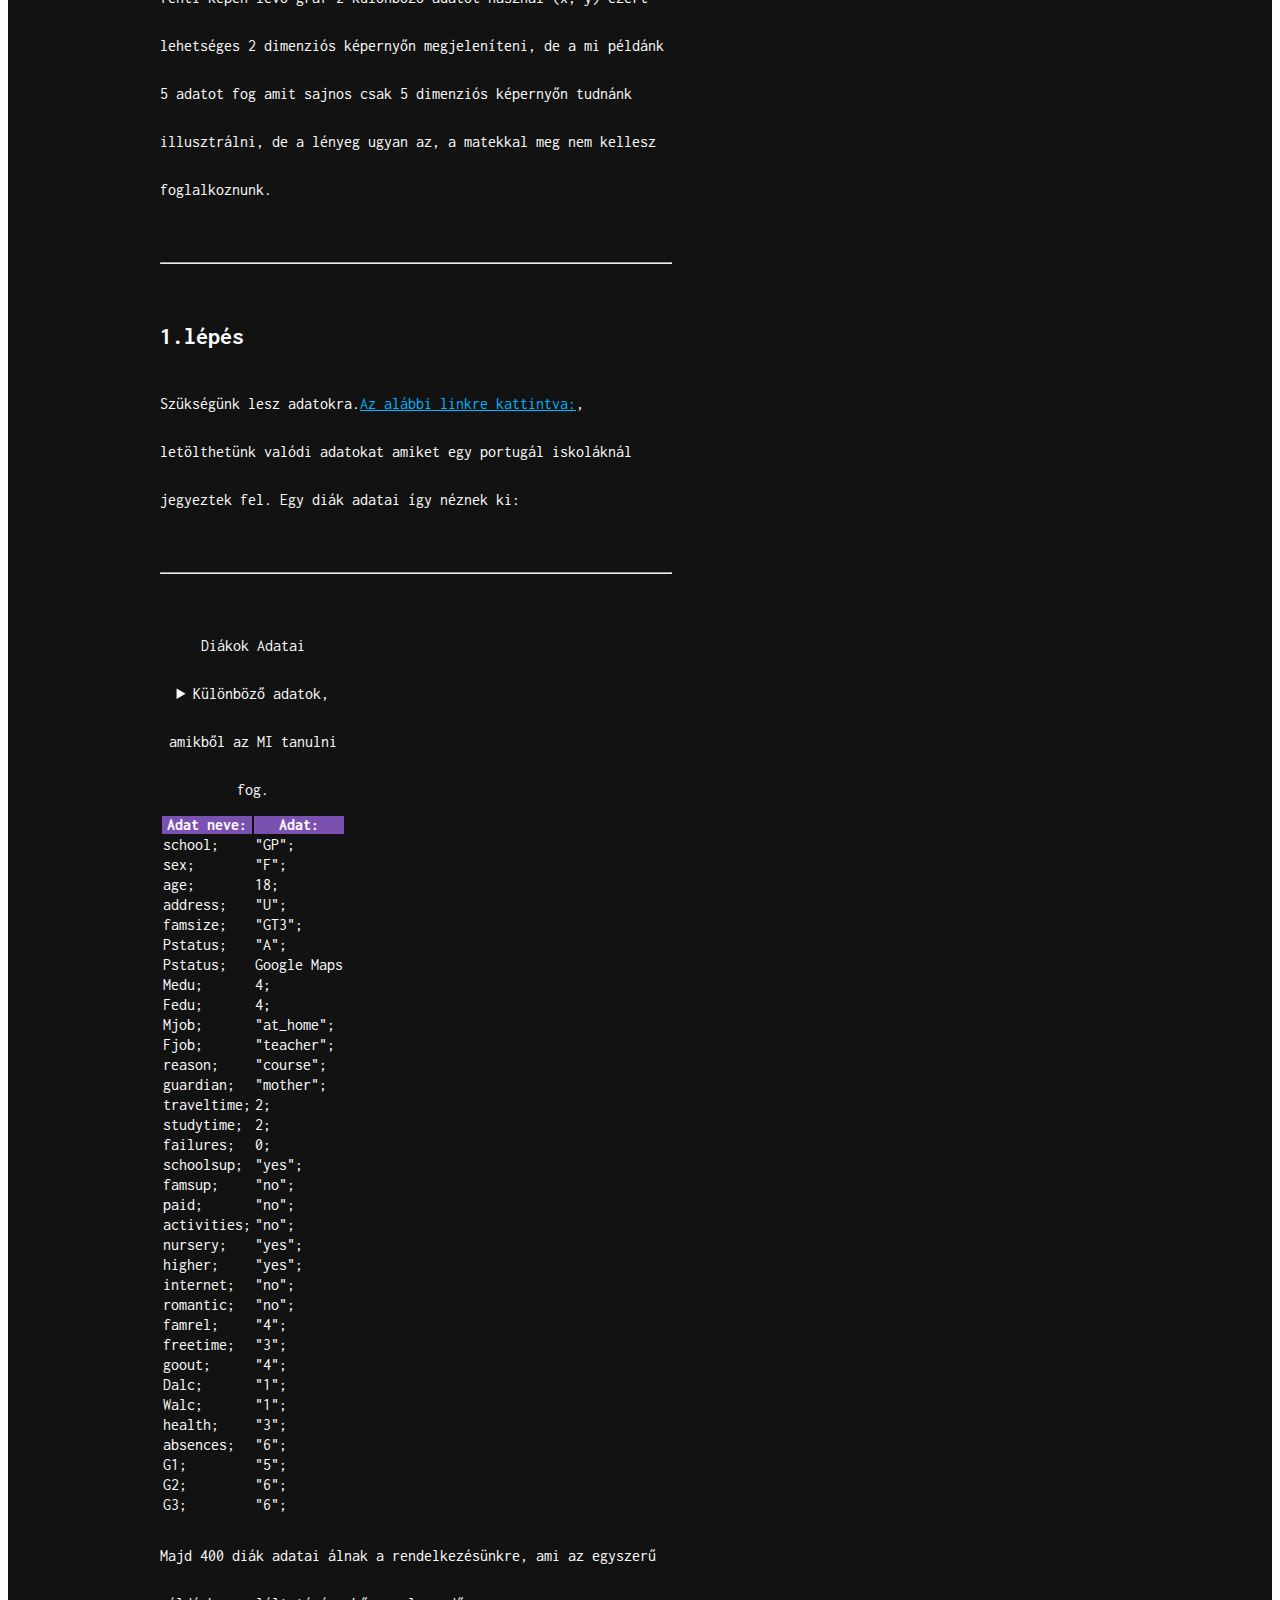
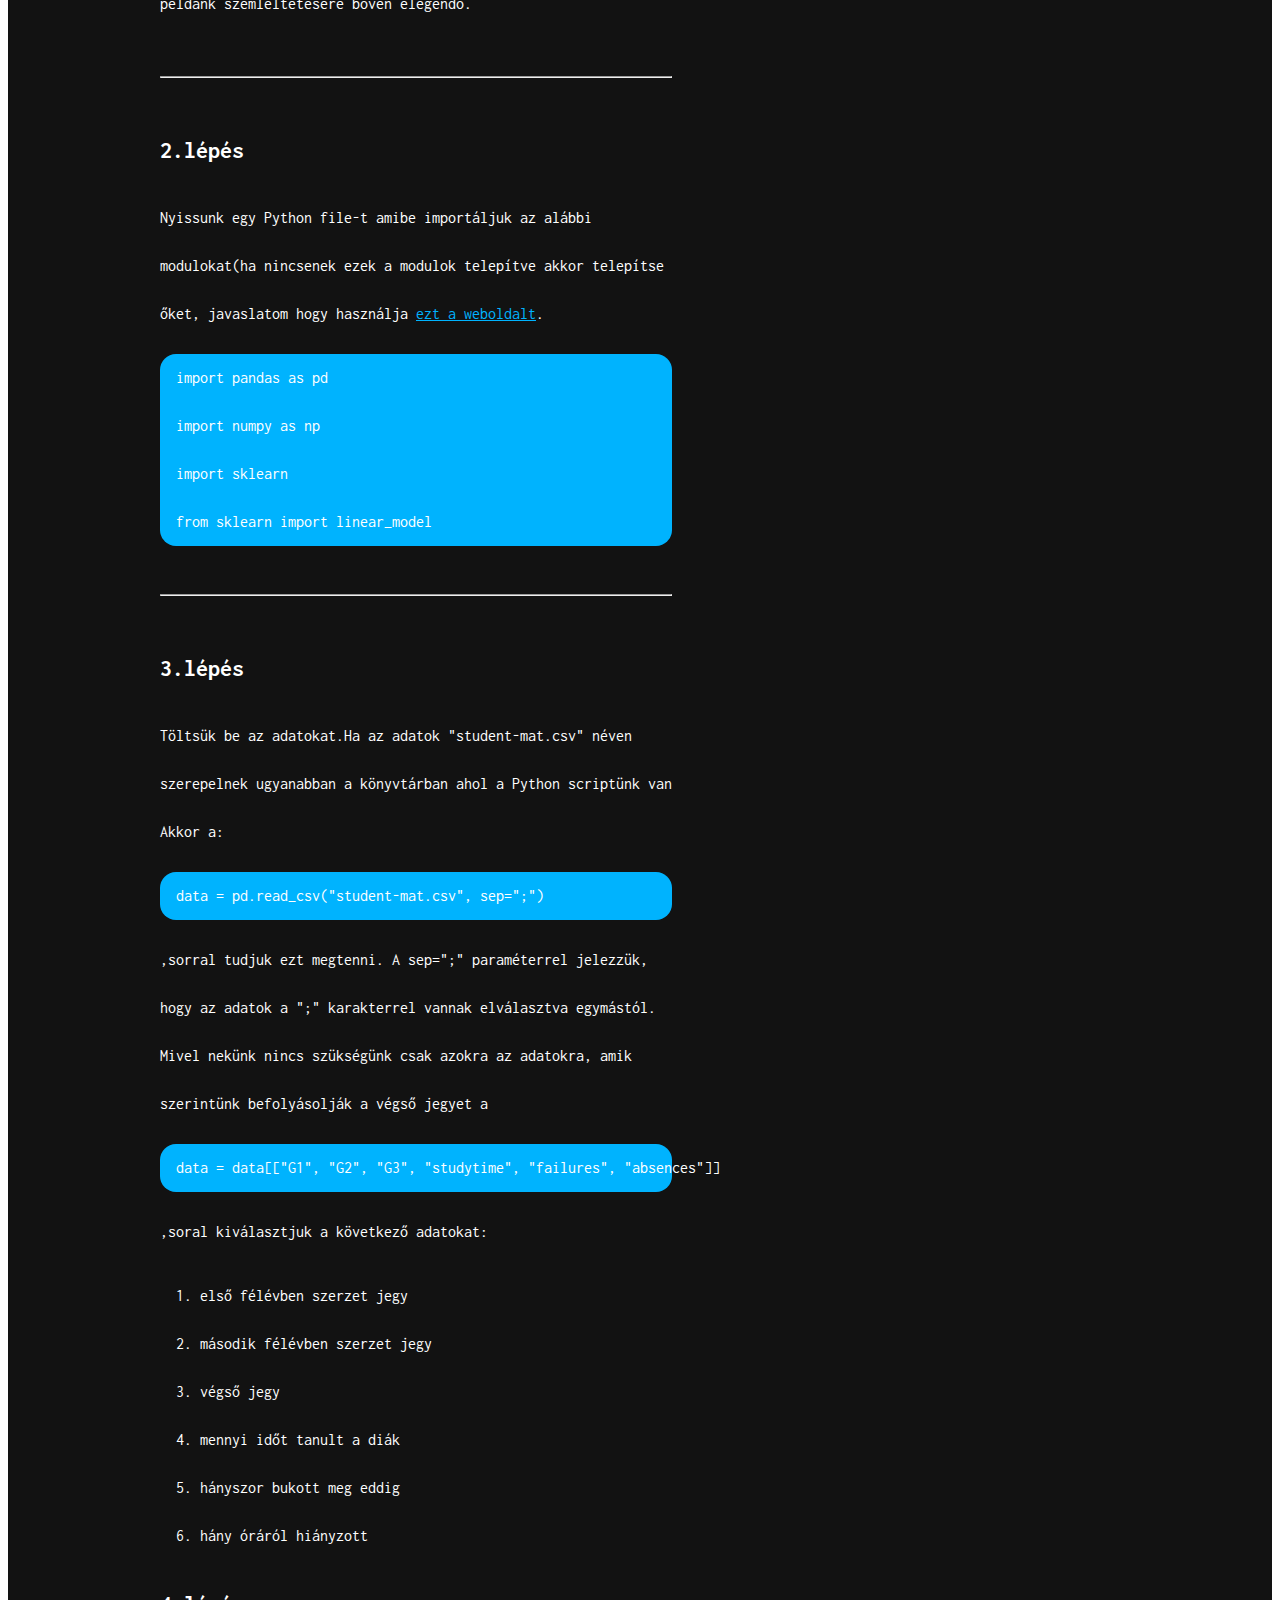
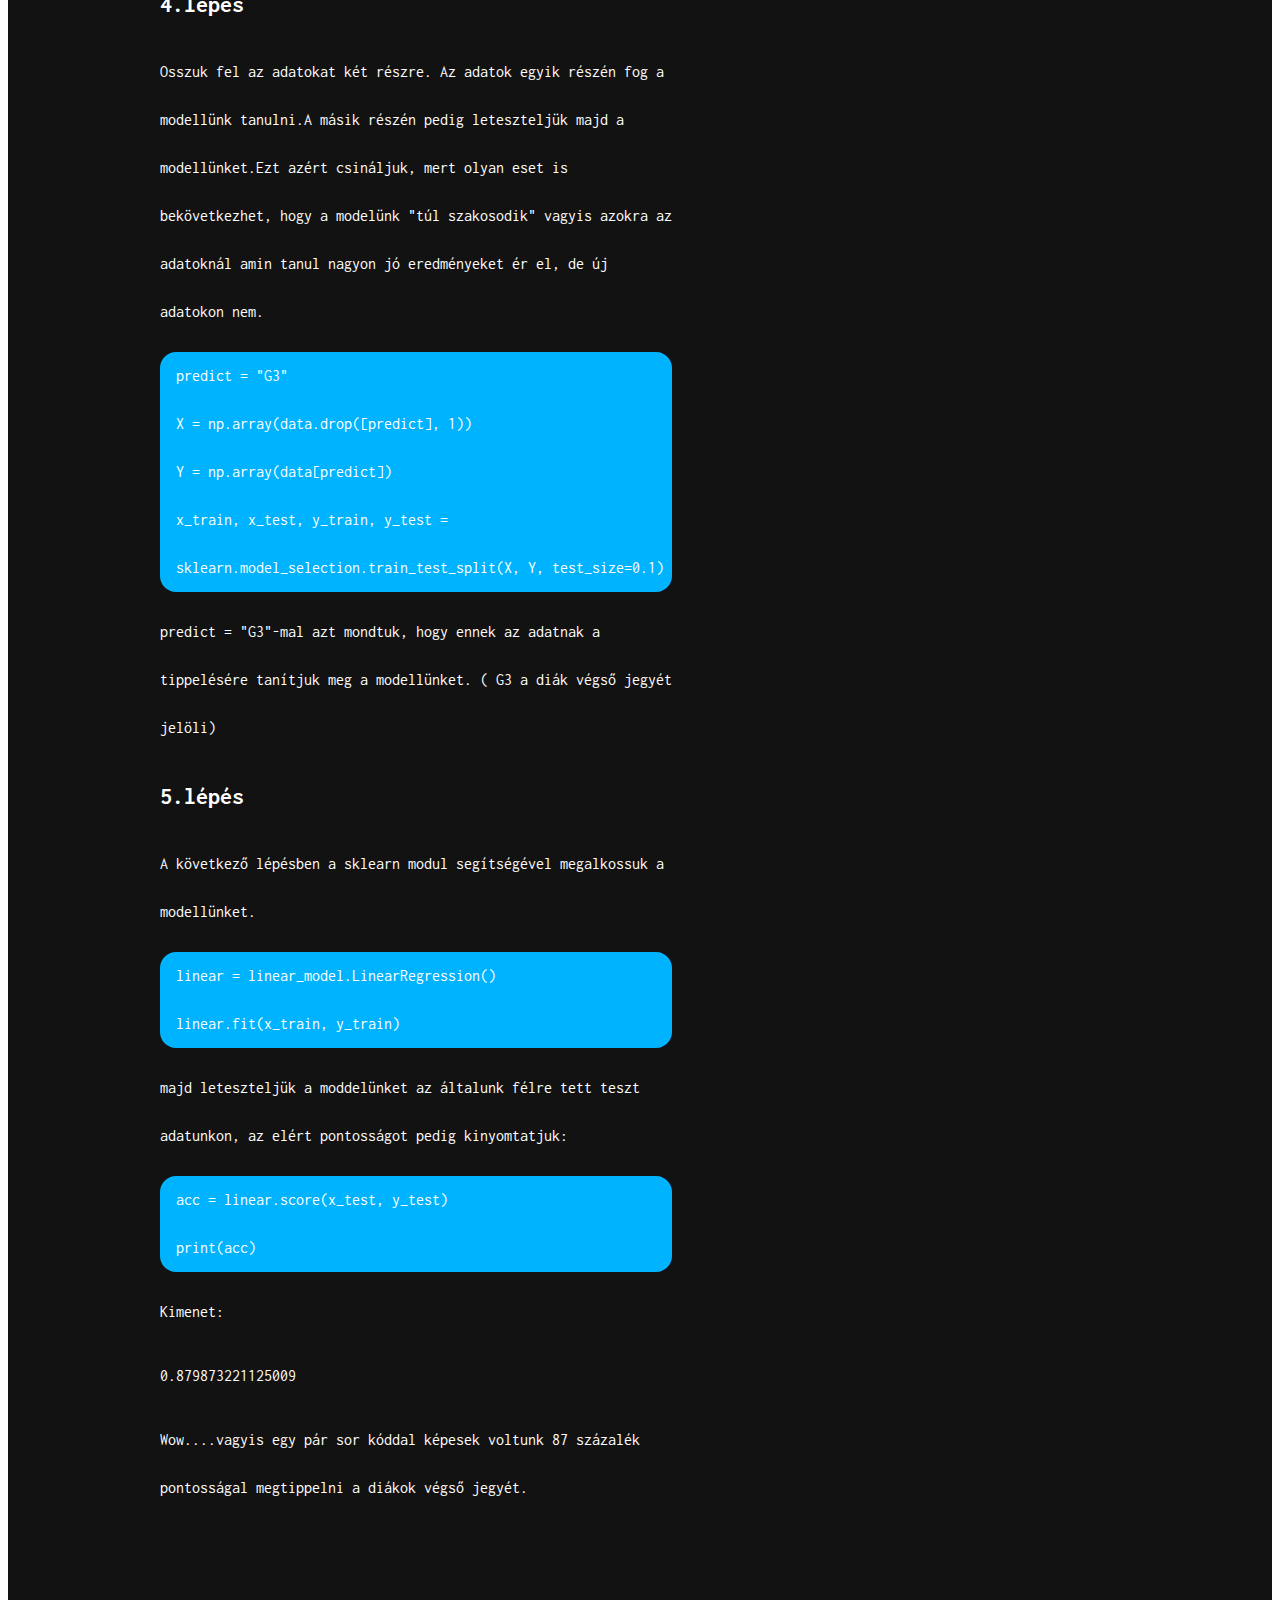
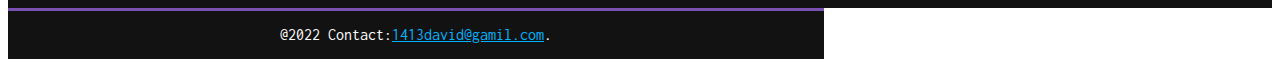
==== commit 4fa48ba8: "xf" ====
--- a/gepitanulas.html
+++ b/gepitanulas.html
@@ -213,7 +213,7 @@
                 
                 <hr />
                 <table  class="table table-sm text-center align-middle table-bordered ">
-                    <caption  class="text-center">Diákok Adatai <summary>Különböző adatok, amikből az MI tanulni fog.</summary> <details>1.oszlop:Adat neve <br> 2.oszlop:Adat</details></caption>
+                    <caption  class="text-center">Diákok Adatai  <details> <summary>Különböző adatok, amikből az MI tanulni fog.</summary> 1.oszlop:Adat neve <br> 2.oszlop:Adat</details></caption>
                     <thead>
                         <tr>
                             <th scope="col ">Adat neve:</th>
--- a/color.css
+++ b/color.css
@@ -15,8 +15,8 @@
   --active-inline-hover-link: #b8d7ff; */
 
   --main-color: #b8d7ff;
-  --secondary-color: #effffd;
-  --text-color: #22222288;
+  --secondary-color: #bdf3ea65;
+  --text-color: #1d1c1cab;
   --border-color: #0a1c2962;
   --code-color: #6a7eeedc;
   --cim-color: #b8d7ff;
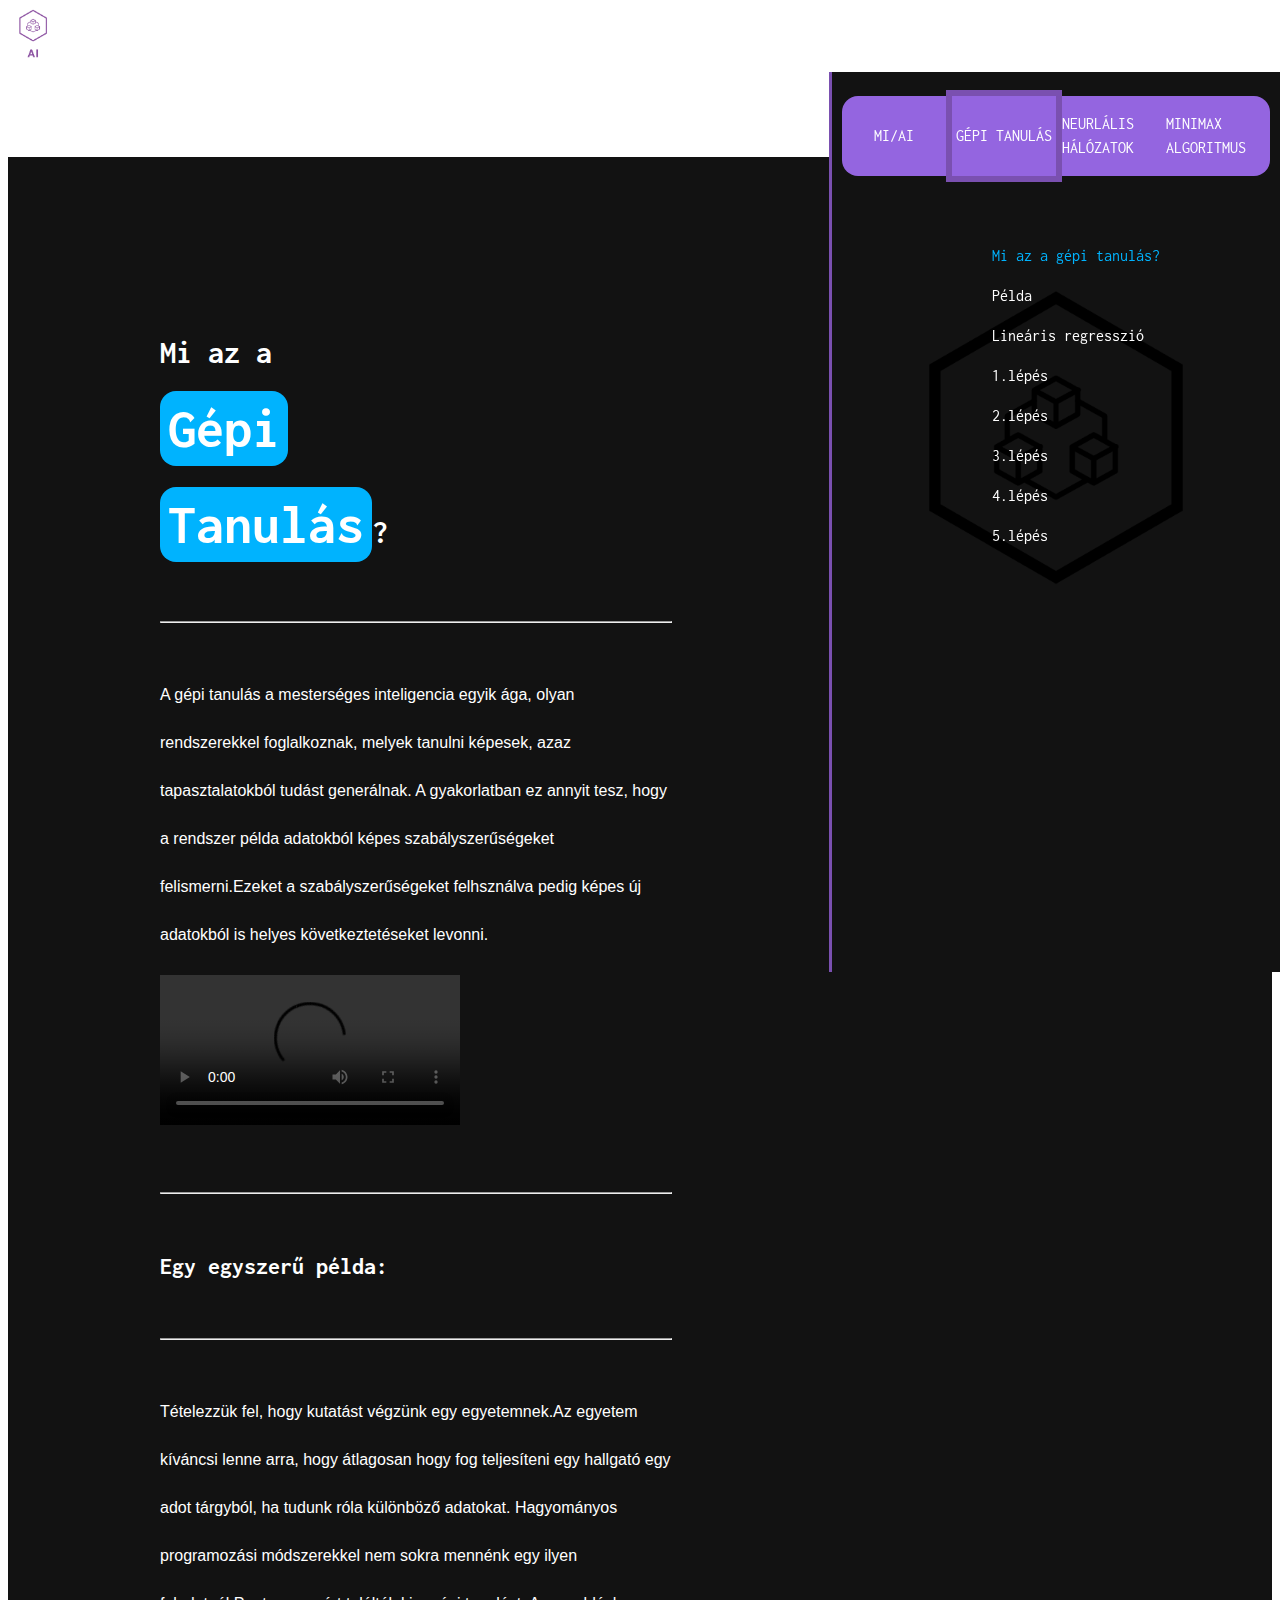
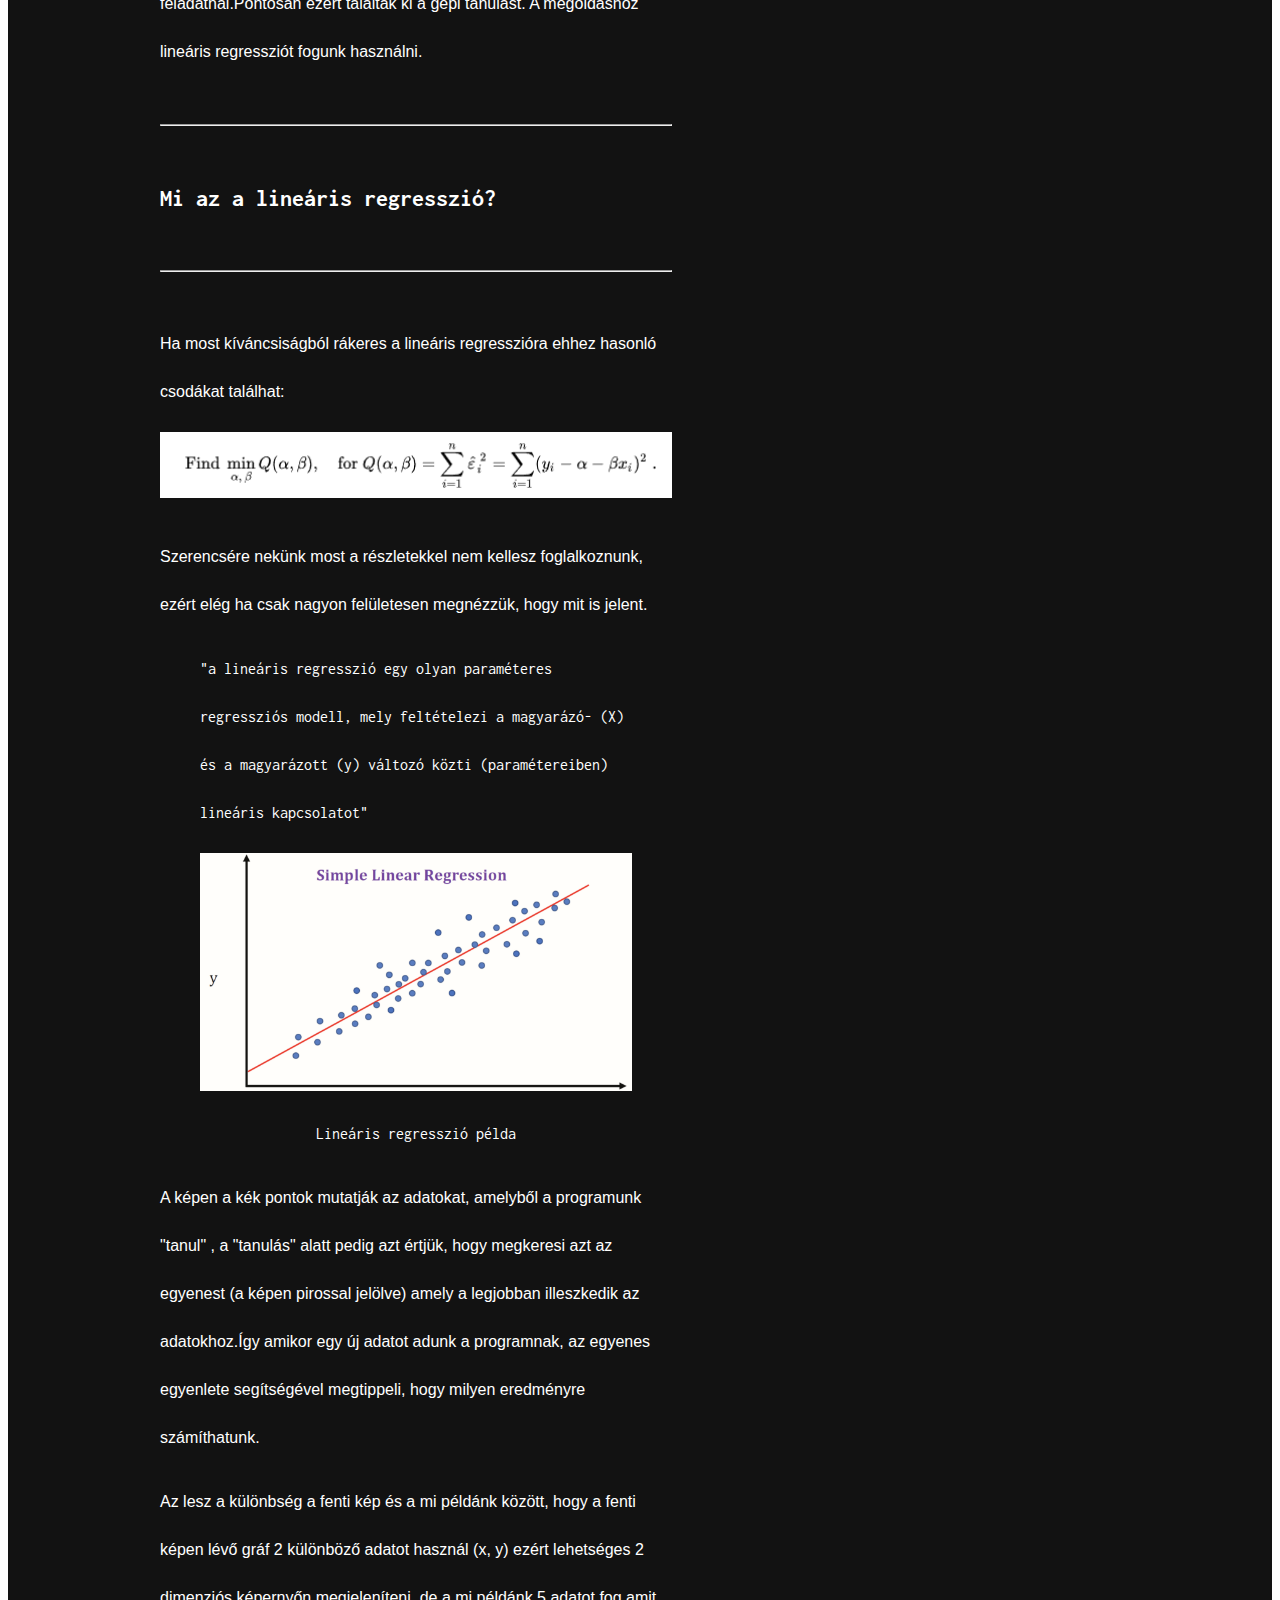
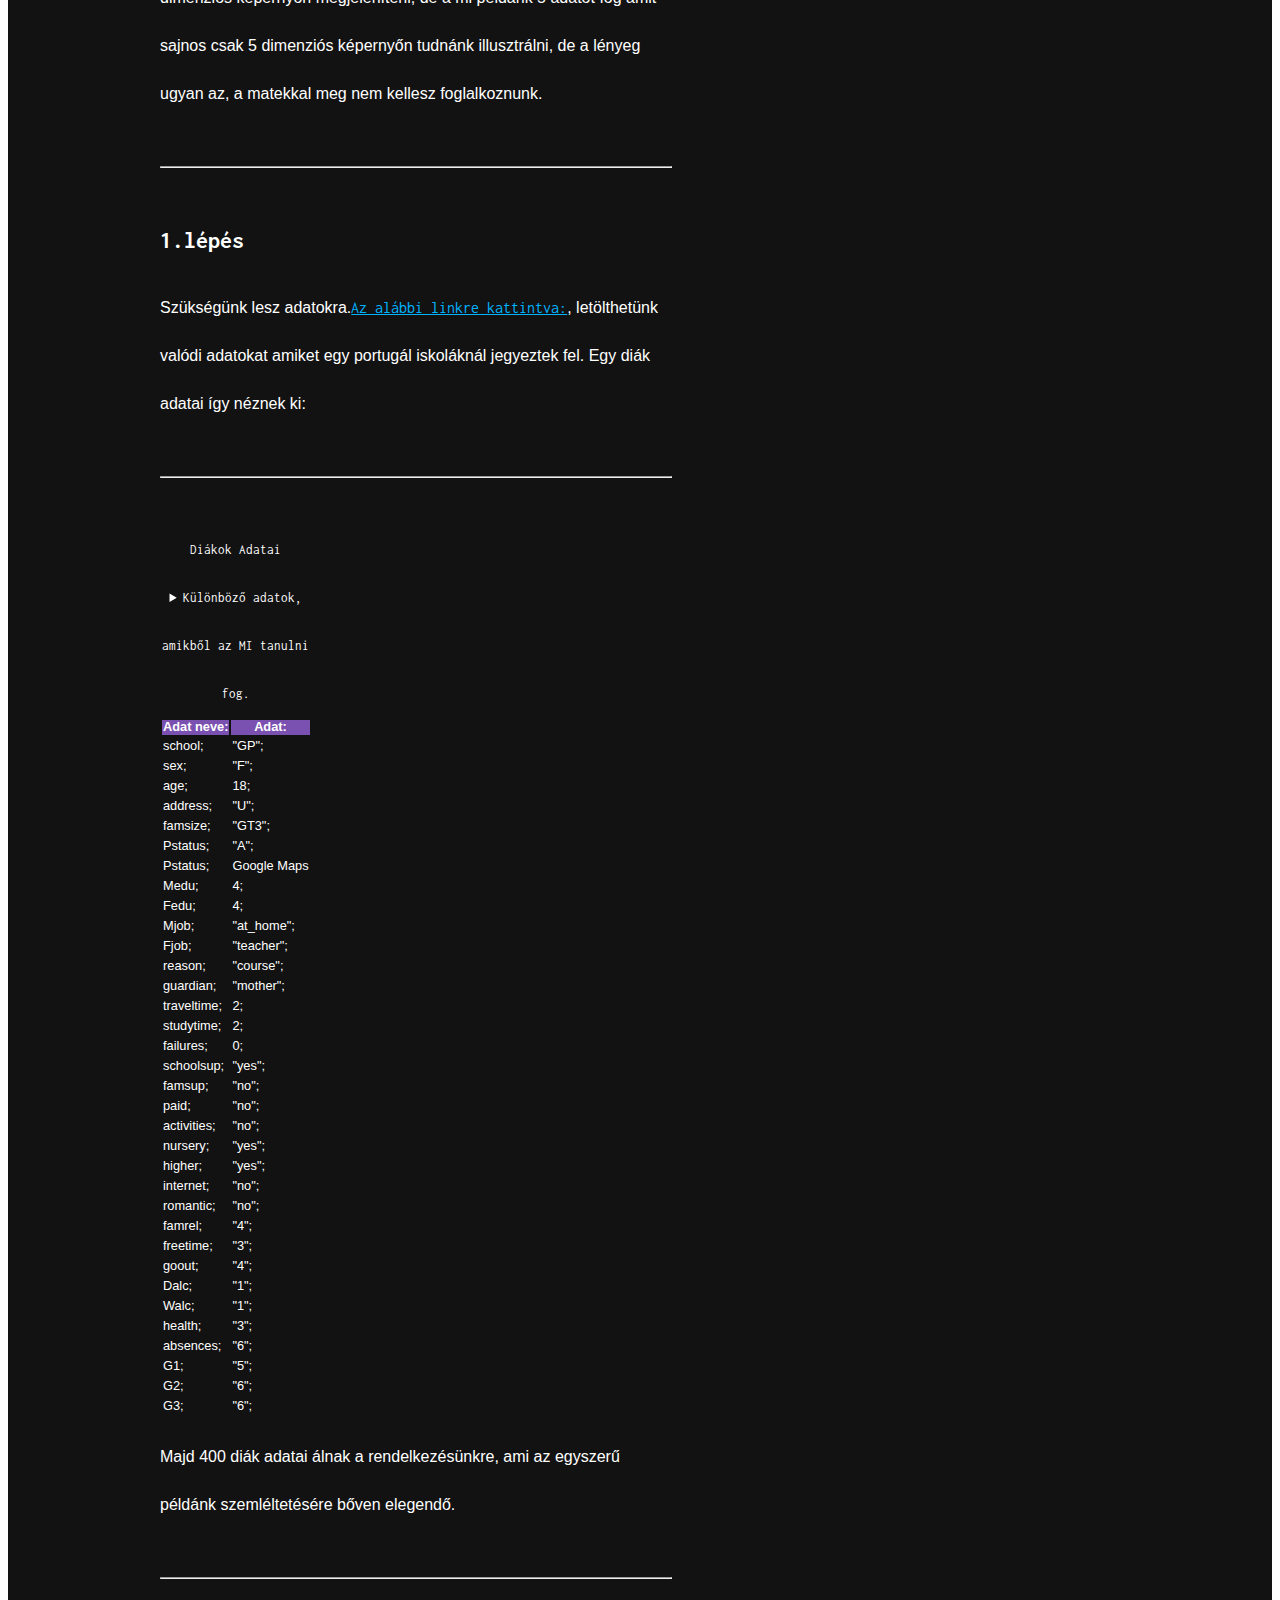
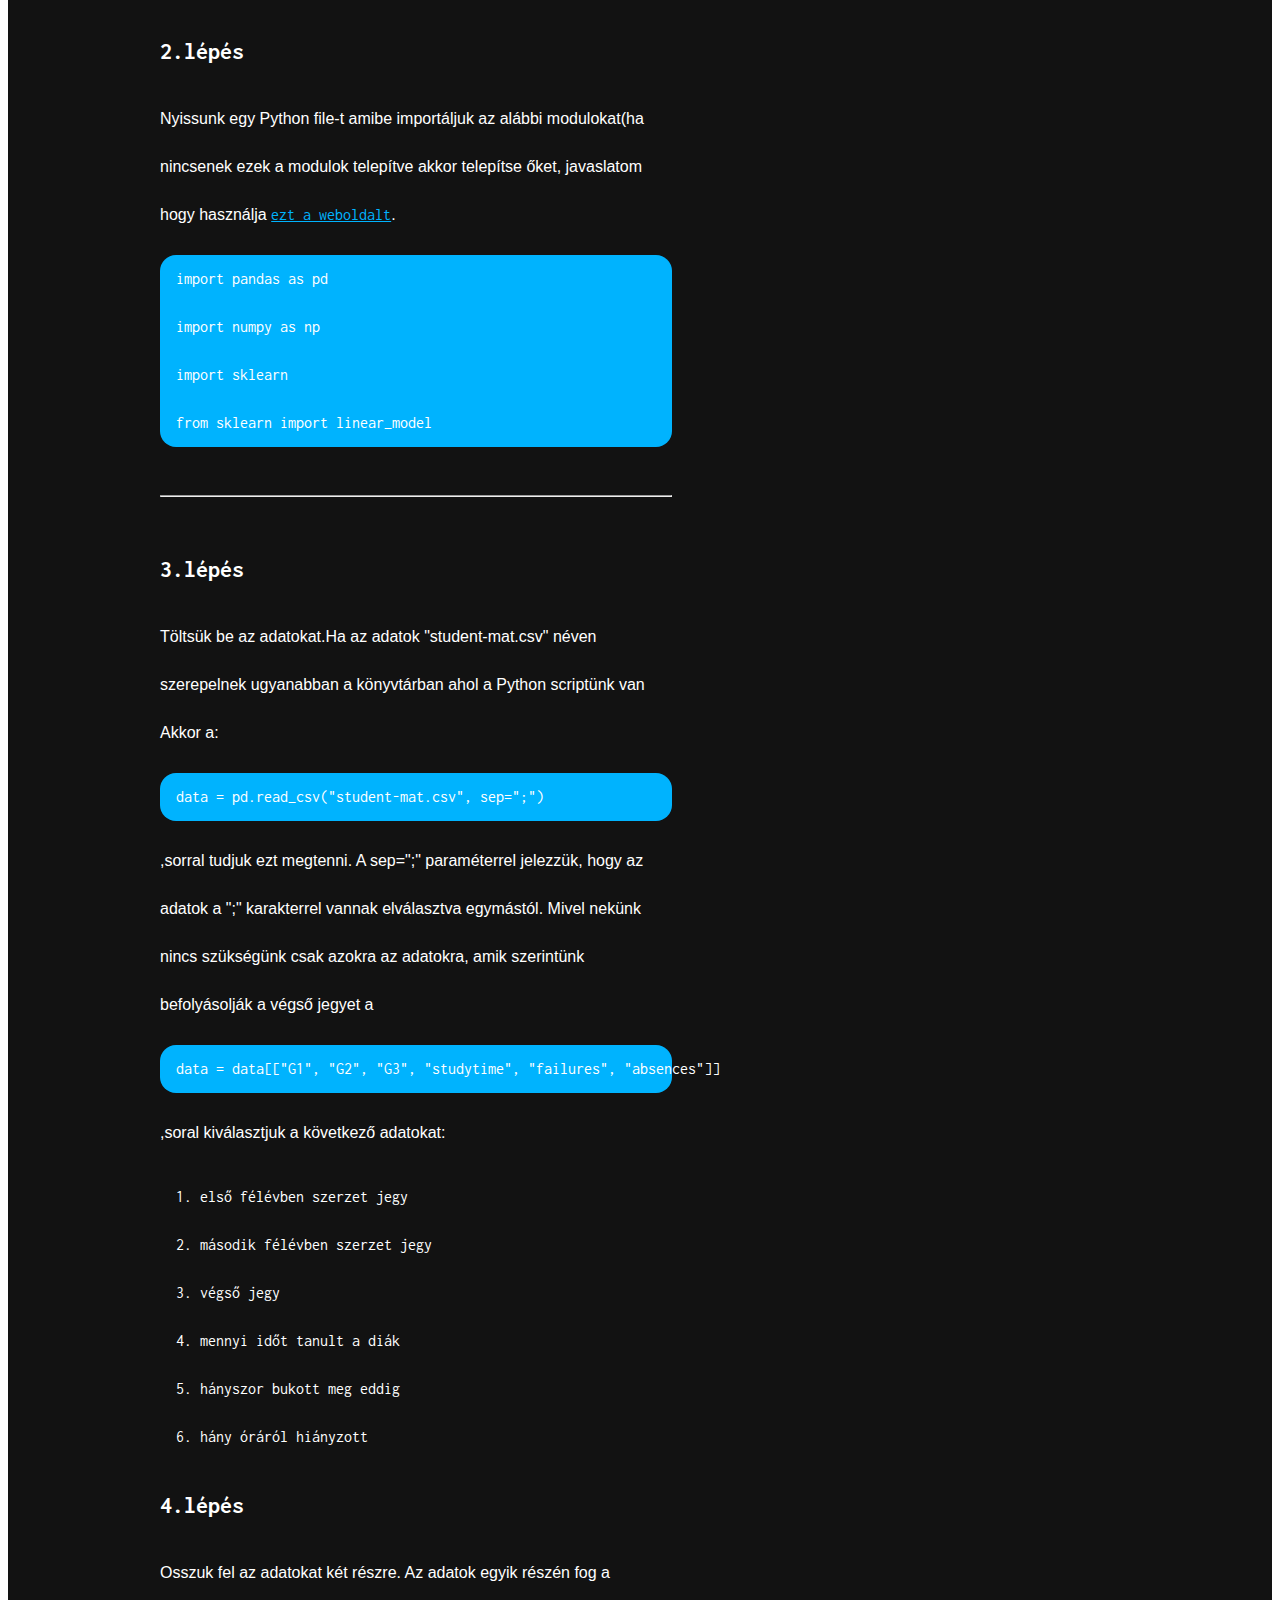
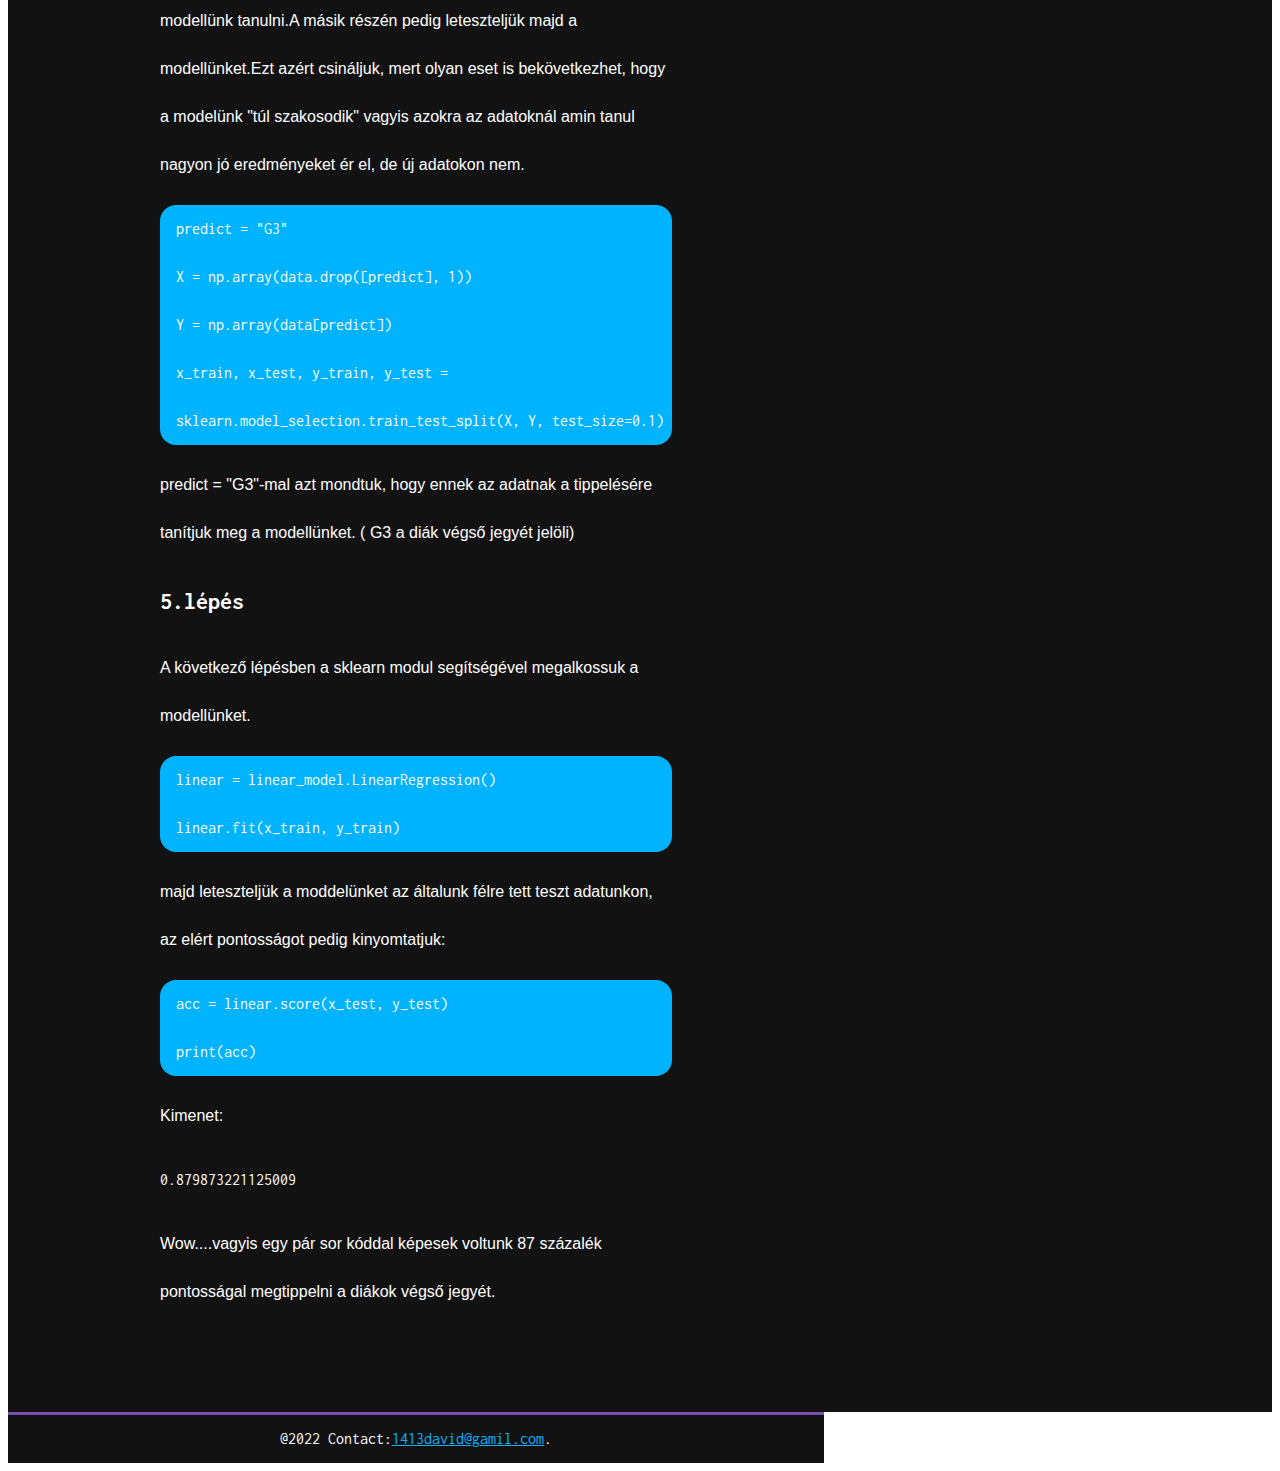
==== commit 7184a52a: "xf" ====
--- a/gepitanulas.html
+++ b/gepitanulas.html
@@ -5,7 +5,7 @@
     <meta charset="UTF-8" />
     <meta http-equiv="X-UA-Compatible" content="IE=edge" />
     <meta name="viewport" content="width=, initial-scale=1.0" />
-    <title>Mesterséges Intelligencia</title>
+    <title>Gépi Tanulás - Tokár Dávid honlapja</title>
 
     <link rel="preconnect" href="https://fonts.googleapis.com" />
     <link rel="preconnect" href="https://fonts.gstatic.com" crossorigin />
@@ -36,6 +36,7 @@
 <body>
     <!-- Navbar -->
     <!-- Navbar -->
+<header>
     <navbar class="navbar fixed-top">
         <div class="container-fluid d-flex justify-content-between">
             <img id="logo" src="./media/logo_transparent_dark.png" alt="" width="50" height="50" />
@@ -46,6 +47,7 @@
             </div>
         </div>
     </navbar>
+</header>
     <!-- Navbar -->
     <!-- Navbar -->
 
--- a/altalanos.css
+++ b/altalanos.css
@@ -6,11 +6,14 @@
   font-family: "Inconsolata", monospace;
   line-height: 3rem;
 }
-
+p,
+article,
+section {
+  font-family: sans-serif;
+}
 video {
   max-width: 100%;
 }
-
 .code {
   padding-right: 1rem;
   padding-left: 1rem;
@@ -36,11 +39,10 @@
   display: flex;
   flex-direction: column;
   overflow-y: hidden;
-  background-image:url(./media/darkBackground.png);
+  background-image: url(./media/darkBackground.png);
   background-position: center;
-  background-blend-mode:color-burn;
-  background-size:cover;
-
+  background-blend-mode: color-burn;
+  background-size: cover;
 }
 
 .tartalom-link {
@@ -64,12 +66,12 @@
 
 .plink {
   text-decoration: none;
-  line-height:1.5rem;
+  line-height: 1.5rem;
 }
 
 .custom-switch {
   transform: scale(2);
-  margin: .5rem;
+  margin: 0.5rem;
 }
 
 .footer {
@@ -81,16 +83,16 @@
 }
 
 table {
-  font-size: 1rem;
+  font-size: 0.8rem;
 }
 th {
+  font-family: sans-serif;
+  line-height: 0.8rem;
+}
+td {
+  font-family: sans-serif;
   line-height: 1rem;
 }
-td {
-  line-height: 1rem;
-}
-
-
 
 .text-wrapper {
   display: flex;
@@ -128,6 +130,10 @@
   justify-content: center;
   margin-top: 1rem;
 }
-figure{
+figure {
   text-align: center;
-}+}
+
+.white-bg {
+  background-color: white;
+}
--- a/phone.css
+++ b/phone.css
@@ -43,4 +43,7 @@
   .tartalom-wrapper{
     display: none;
   }
+  table {
+    font-size: .6rem;
+  }
 }
--- a/color.css
+++ b/color.css
@@ -22,7 +22,7 @@
   --cim-color: #b8d7ff;
   --link-btn-color: #effffd;
   --submit-btn-color: #b8d7ff;
-  --hover-color:#59b1f8dc;
+  --hover-color: #59b1f8dc;
 }
 
 :root,
@@ -51,8 +51,8 @@
   --code-color: #00b3fe;
   --cim-color: #00b3fe;
   --submit-btn-color: #00b3fe;
-  --link-btn-color:#9465e0;
-  --hover-color:#9465e0;
+  --link-btn-color: #9465e0;
+  --hover-color: #9465e0;
 }
 
 * {
@@ -99,7 +99,7 @@
 
 .plink {
   border-color: var(--border-color) !important;
-  background-color: var(  --link-btn-color);
+  background-color: var(--link-btn-color);
   color: var(--text-color);
 }
 
@@ -151,4 +151,4 @@
 }
 .code {
   background-color: var(--code-color);
-}
+}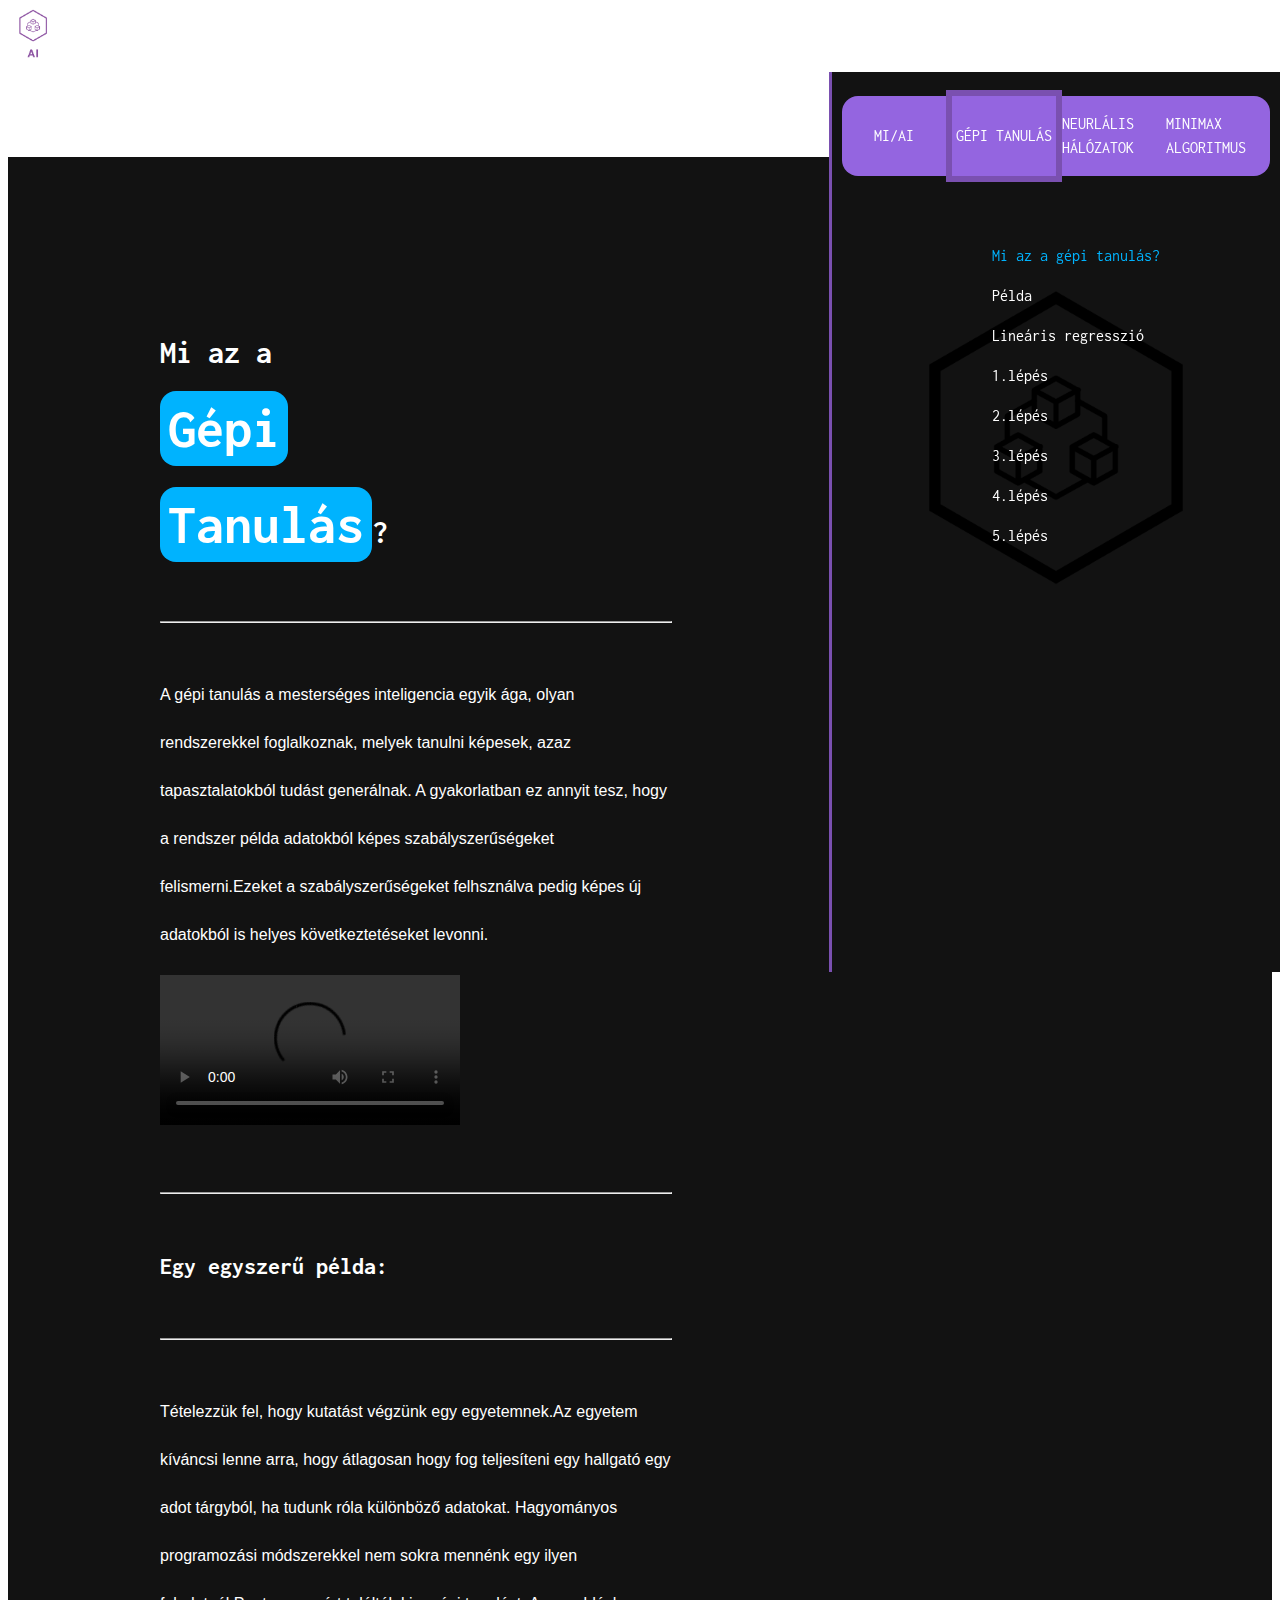
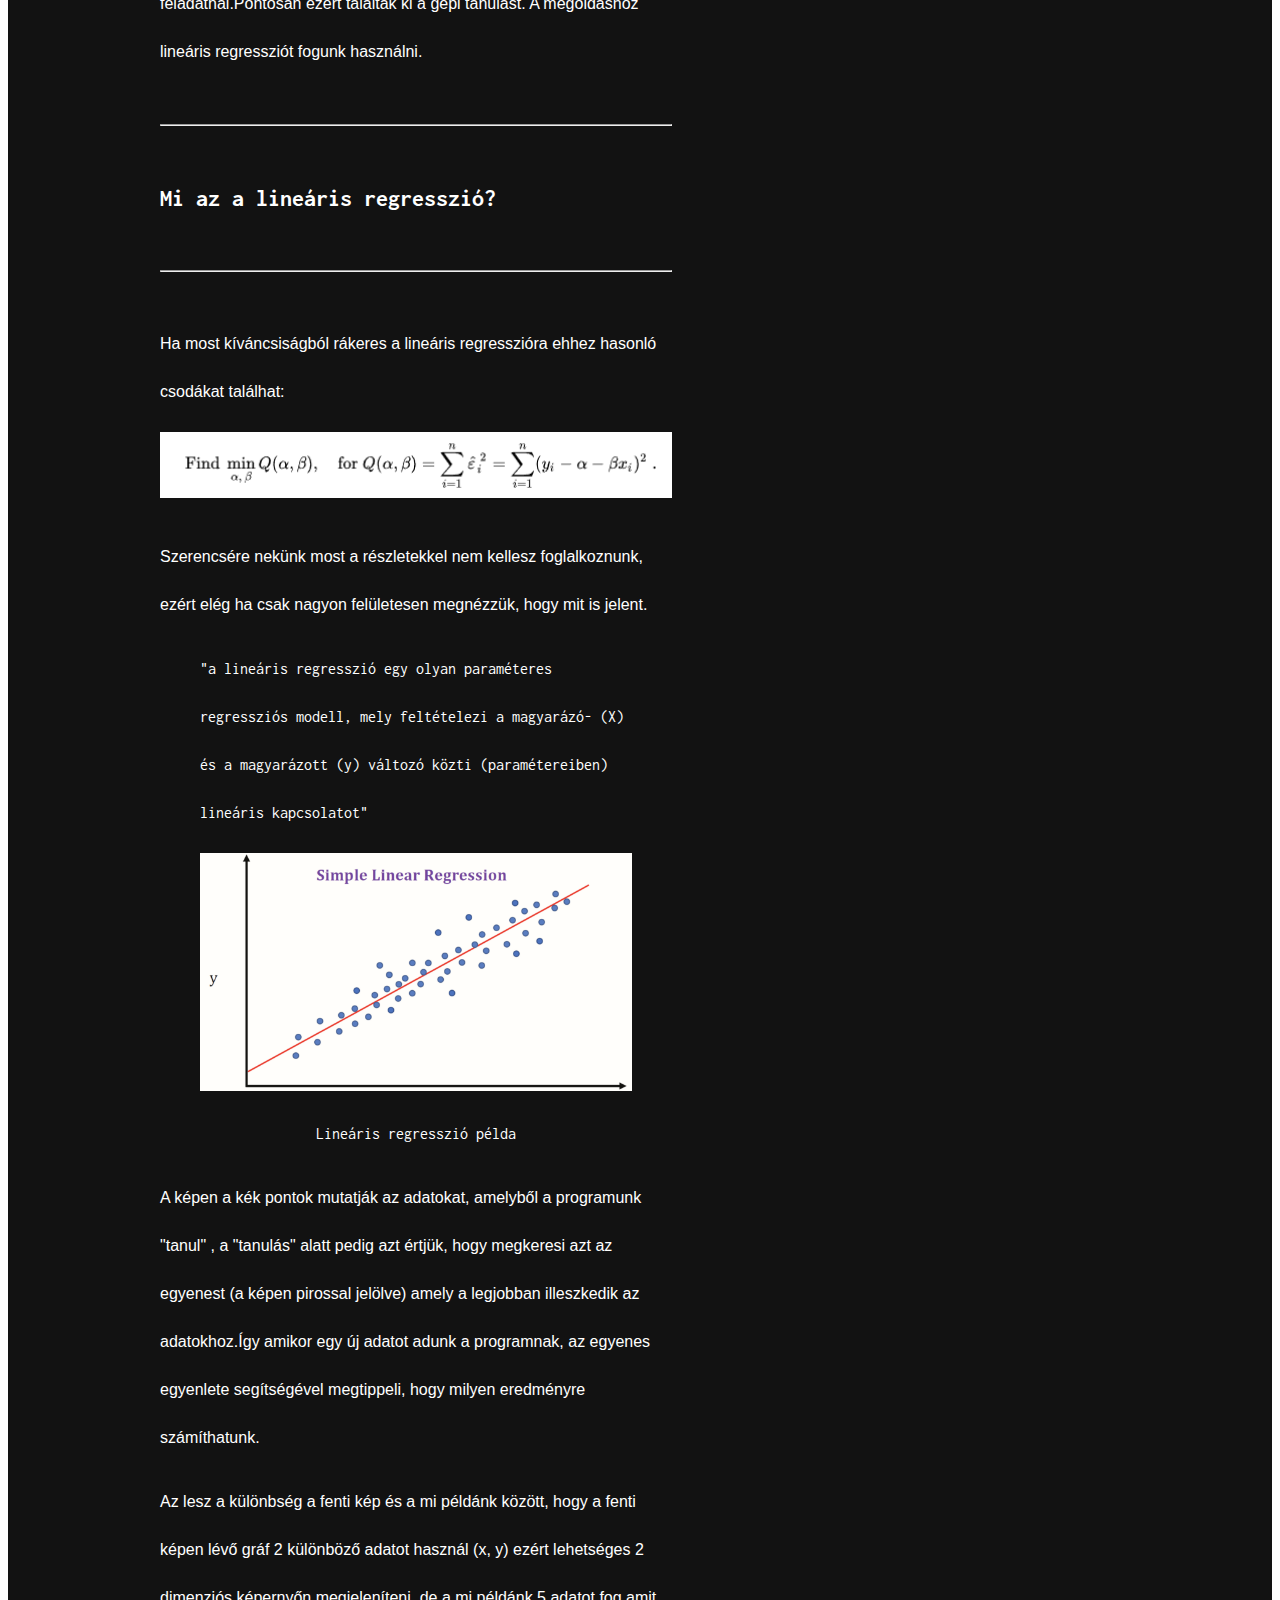
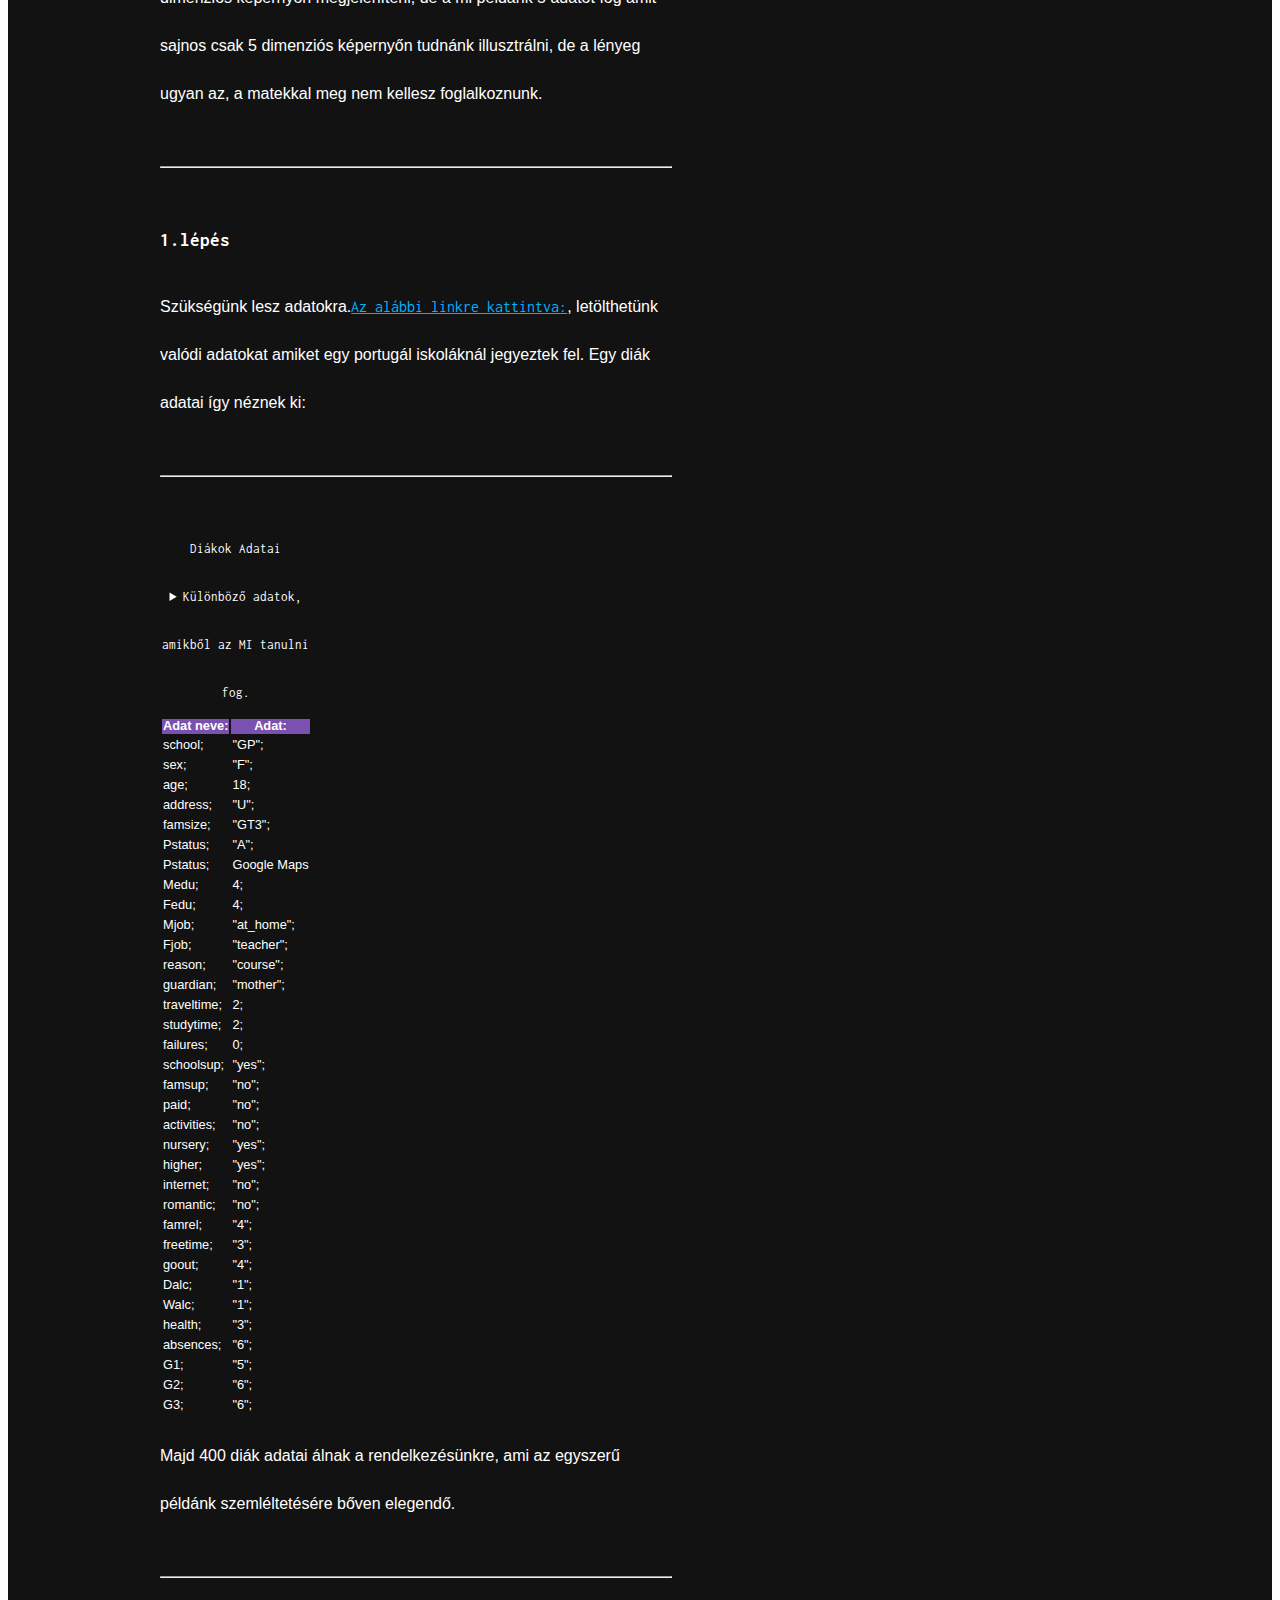
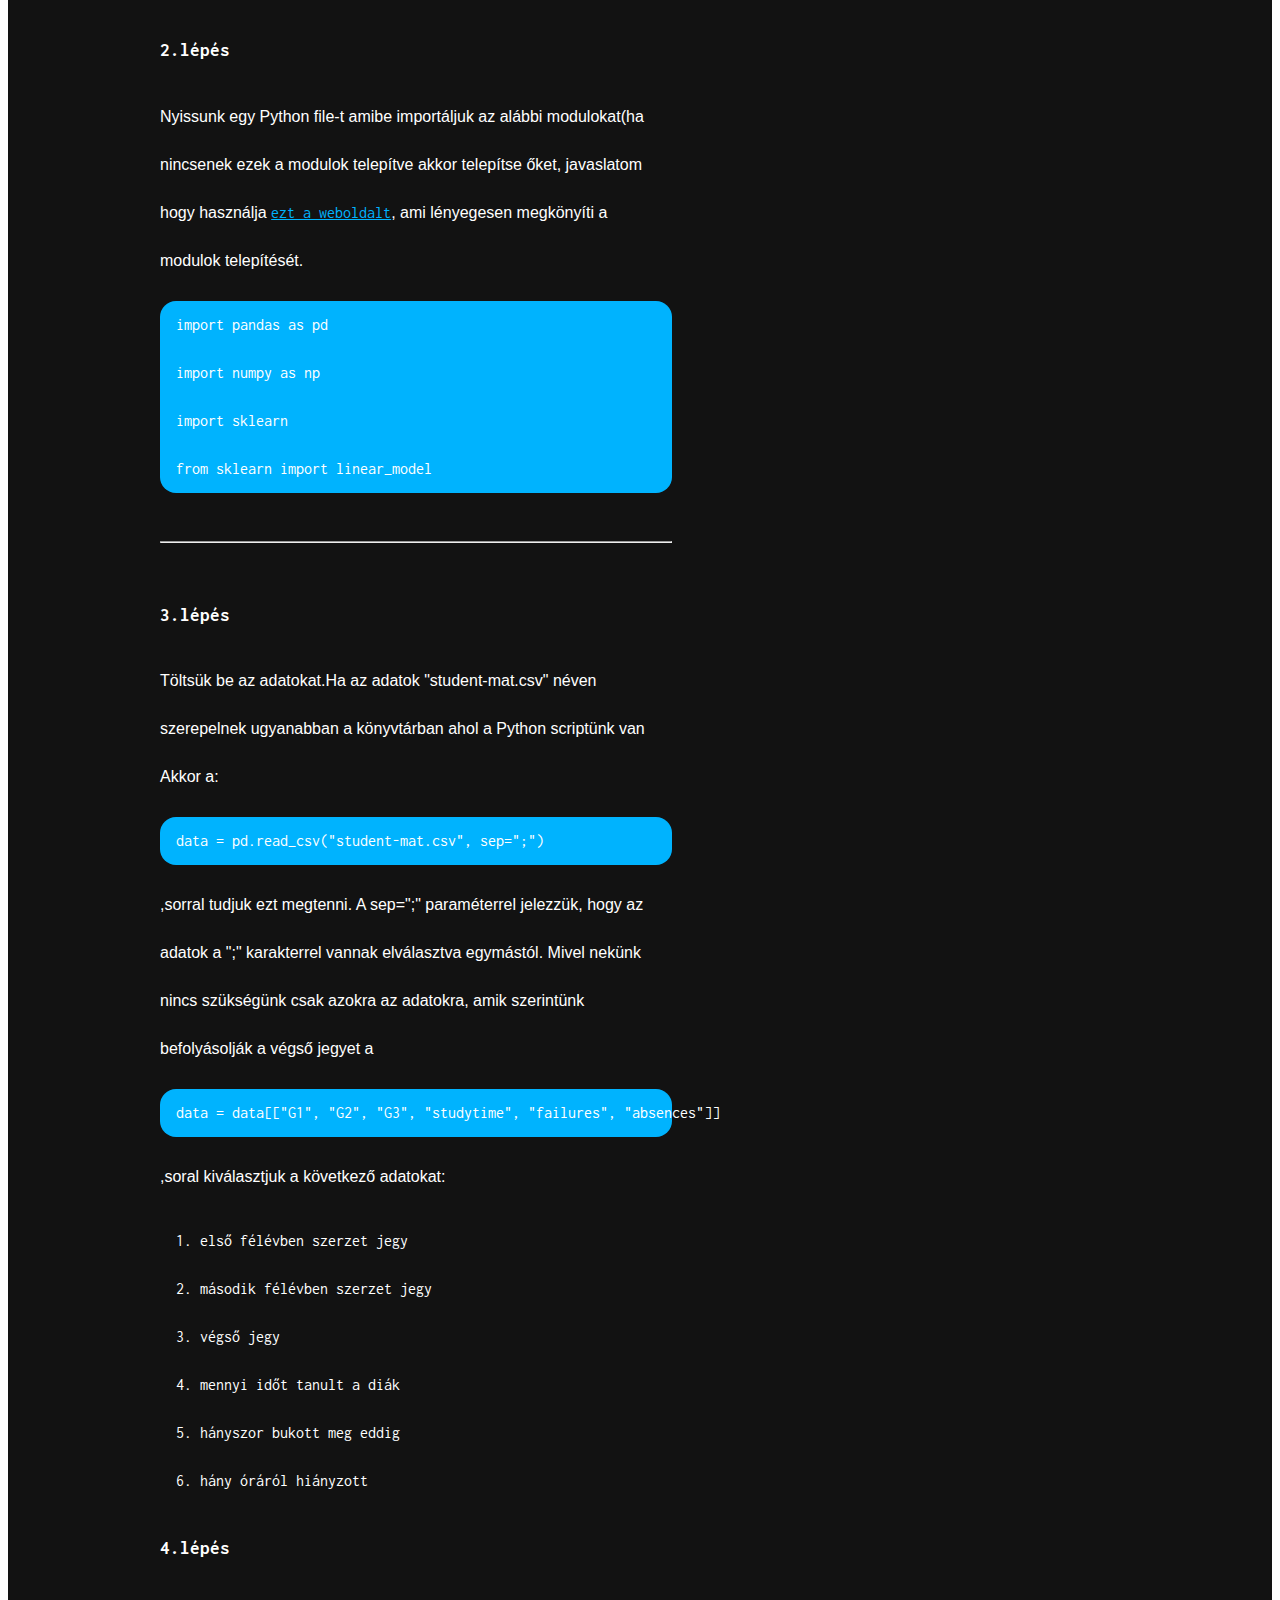
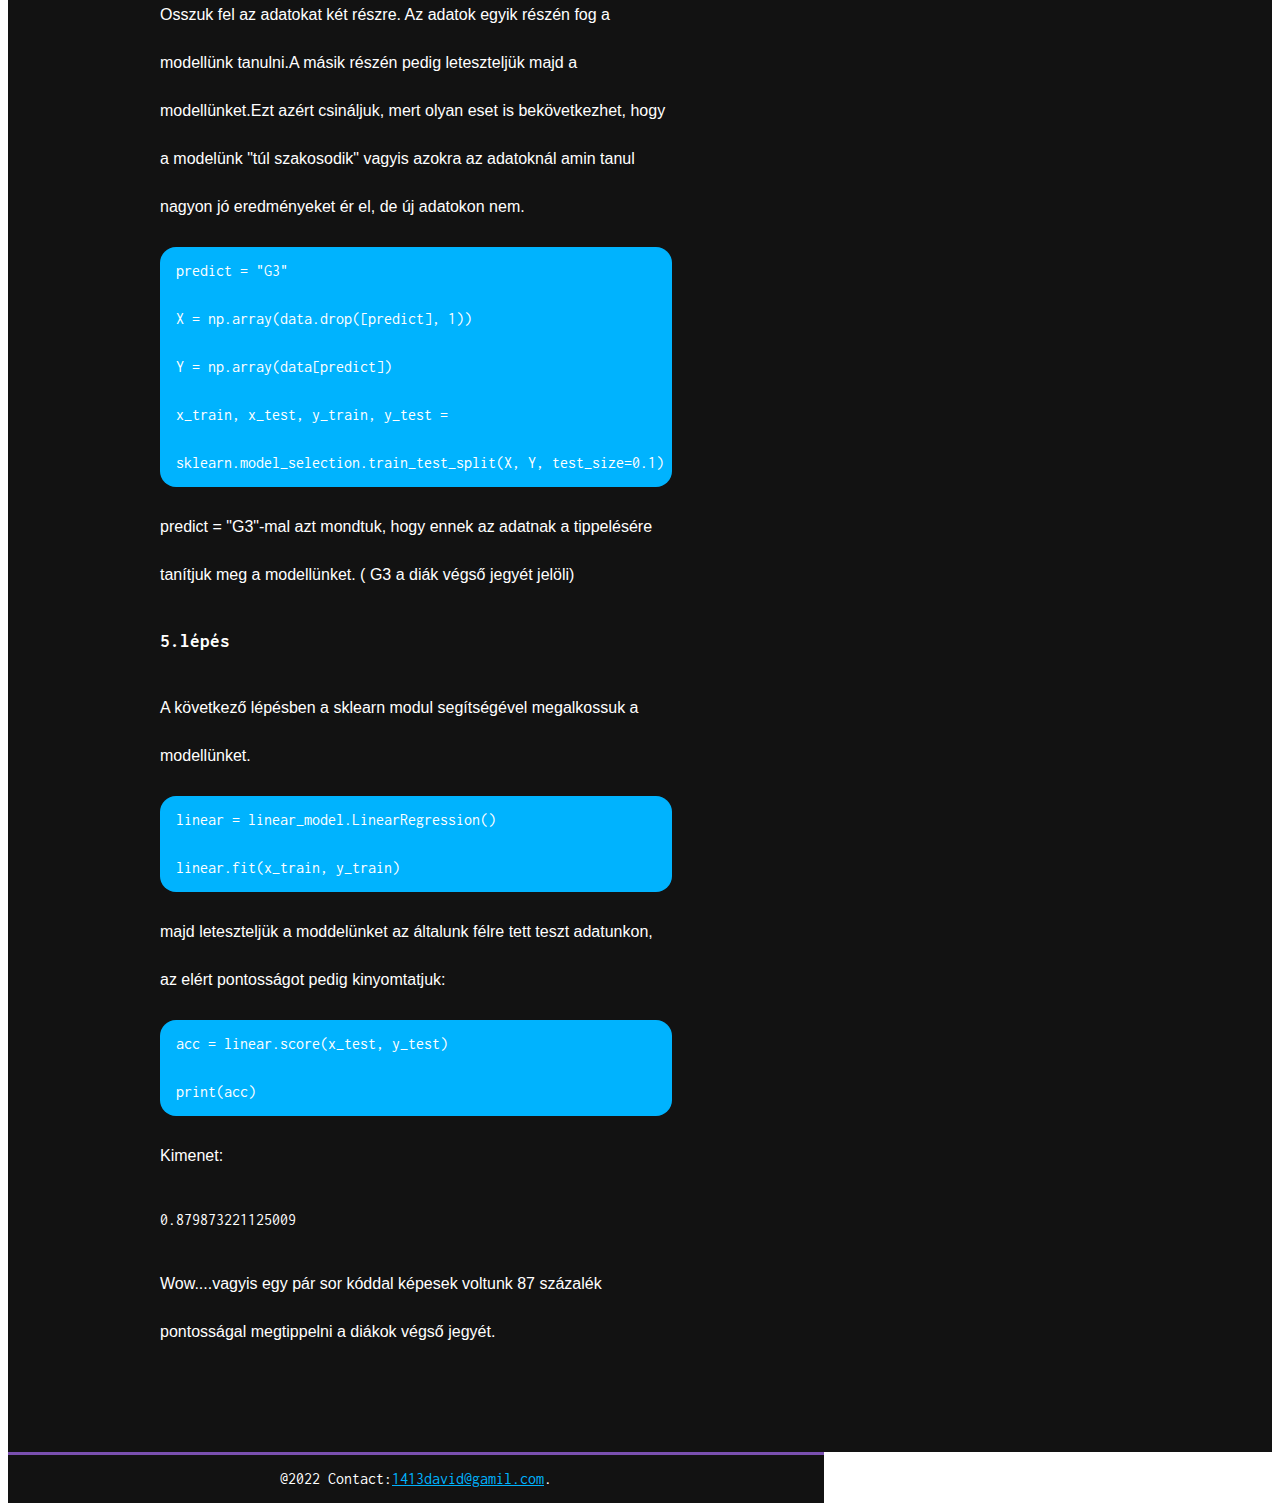
==== commit d5119008: "vaaa" ====
--- a/gepitanulas.html
+++ b/gepitanulas.html
@@ -205,7 +205,7 @@
 
 
             <article id="tart4">
-                <h2>1.lépés</h2>
+                <h3>1.lépés</h3>
                 <p>
                 Szükségünk lesz adatokra.<a class="inline-link" href="https://archive.ics.uci.edu/ml/datasets/Stud">Az alábbi linkre
                 kattintva:</a>, letölthetünk valódi adatokat amiket egy
@@ -410,13 +410,13 @@
             <hr />
 
             <article id="tart5">
-                <h2>2.lépés</h2>
+                <h3>2.lépés</h3>
                 <p>    
                         Nyissunk egy Python file-t amibe
                         importáljuk az alábbi modulokat(ha
                         nincsenek ezek a modulok telepítve akkor
                         telepítse őket, javaslatom hogy használja
-                        <a class="inline-link" href="https://www.anaconda.com/">ezt a weboldalt</a>.
+                        <a class="inline-link" href="https://www.anaconda.com/">ezt a weboldalt</a>, ami lényegesen megkönyíti a modulok telepítését. 
                 </p>
                 <div class="code">
                 <pre><code>import pandas as pd
@@ -430,7 +430,7 @@
 
 
             <article id="tart6">
-               <h2>3.lépés</h2>
+               <h3>3.lépés</h3>
                <p>Töltsük be az adatokat.Ha az adatok "student-mat.csv" néven
                 szerepelnek ugyanabban a könyvtárban ahol a Python scriptünk
                 van
@@ -466,7 +466,7 @@
 
 
             <article id="tart7">
-               <h2>4.lépés</h2>
+               <h3>4.lépés</h3>
                <p>Osszuk fel az adatokat két részre. Az adatok egyik részén
                 fog a modellünk tanulni.A másik részén pedig leteszteljük
                 majd a modellünket.Ezt azért csináljuk, mert olyan eset is
@@ -492,7 +492,7 @@
             </article>
 
             <article id="tart8">
-               <h2>5.lépés</h2>
+               <h3>5.lépés</h3>
                <p>A következő lépésben a sklearn modul segítségével
                 megalkossuk a modellünket.</p>
                 <div class="code">
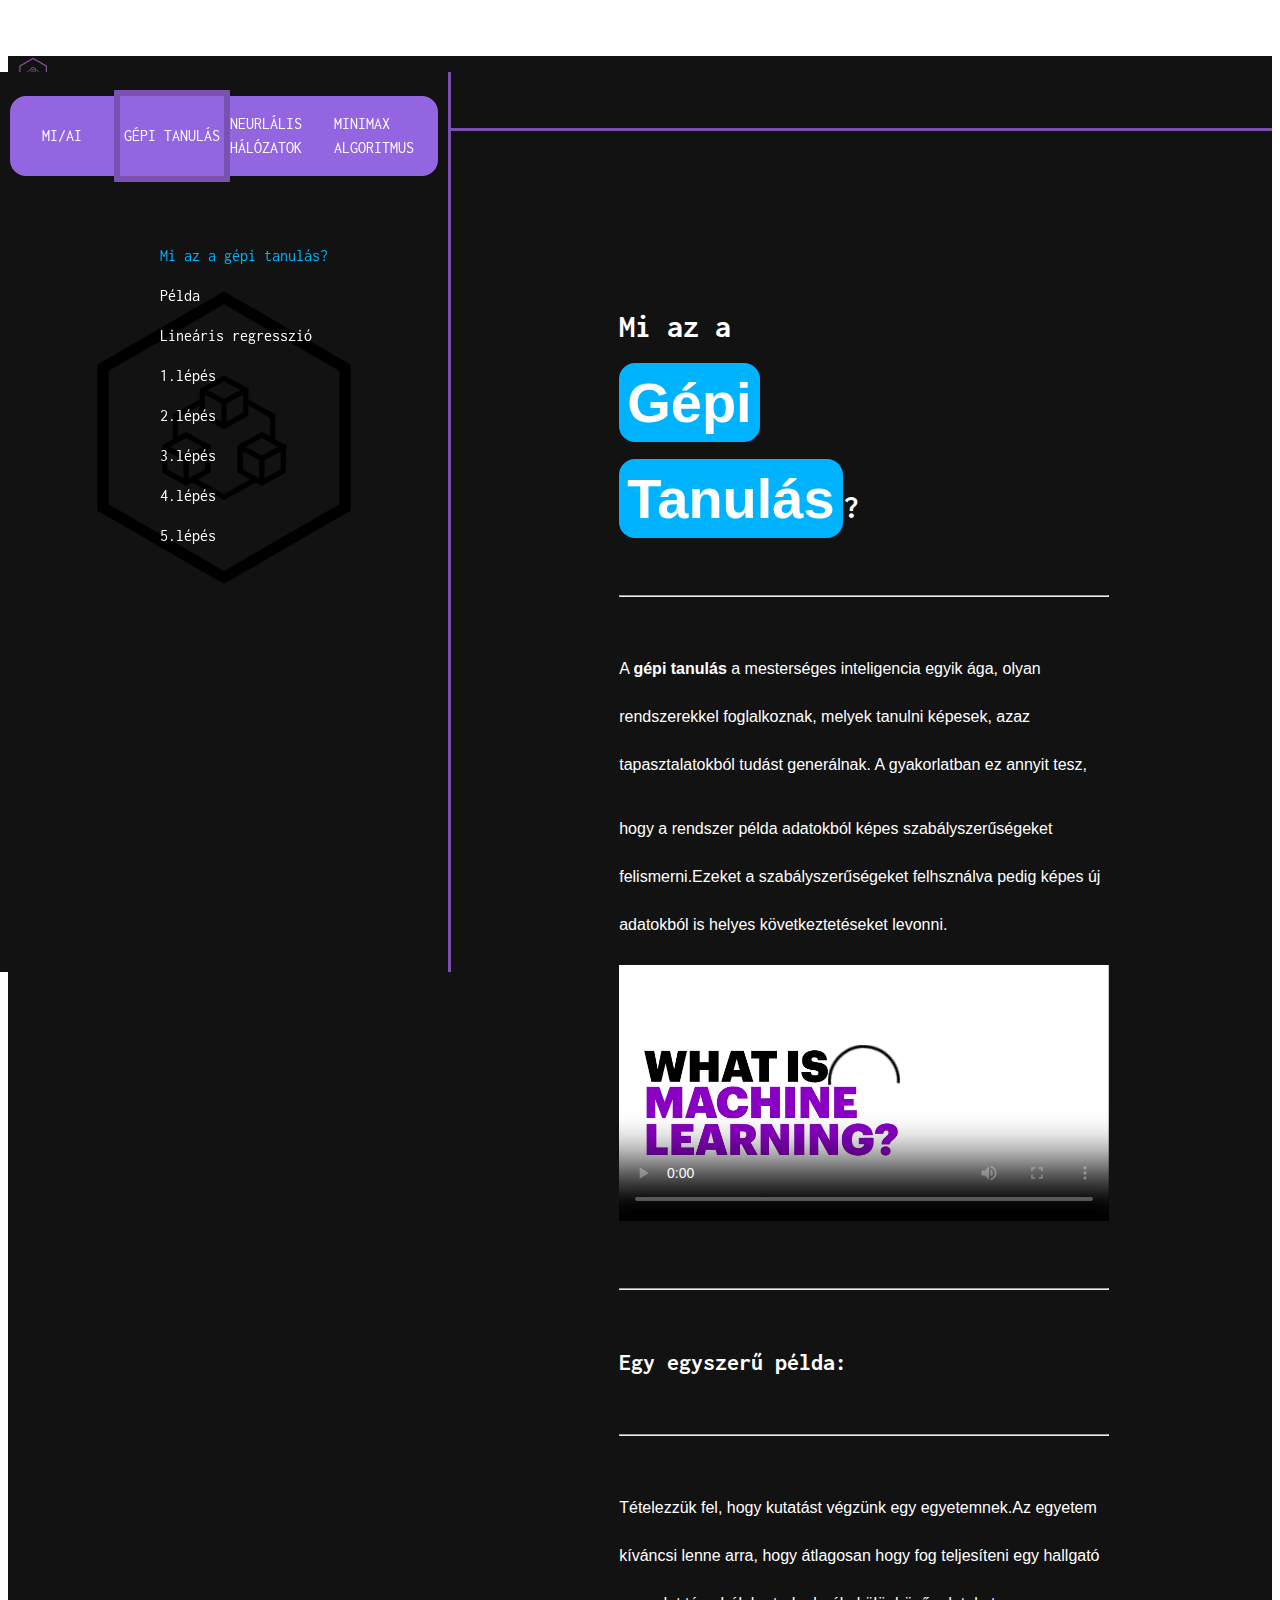
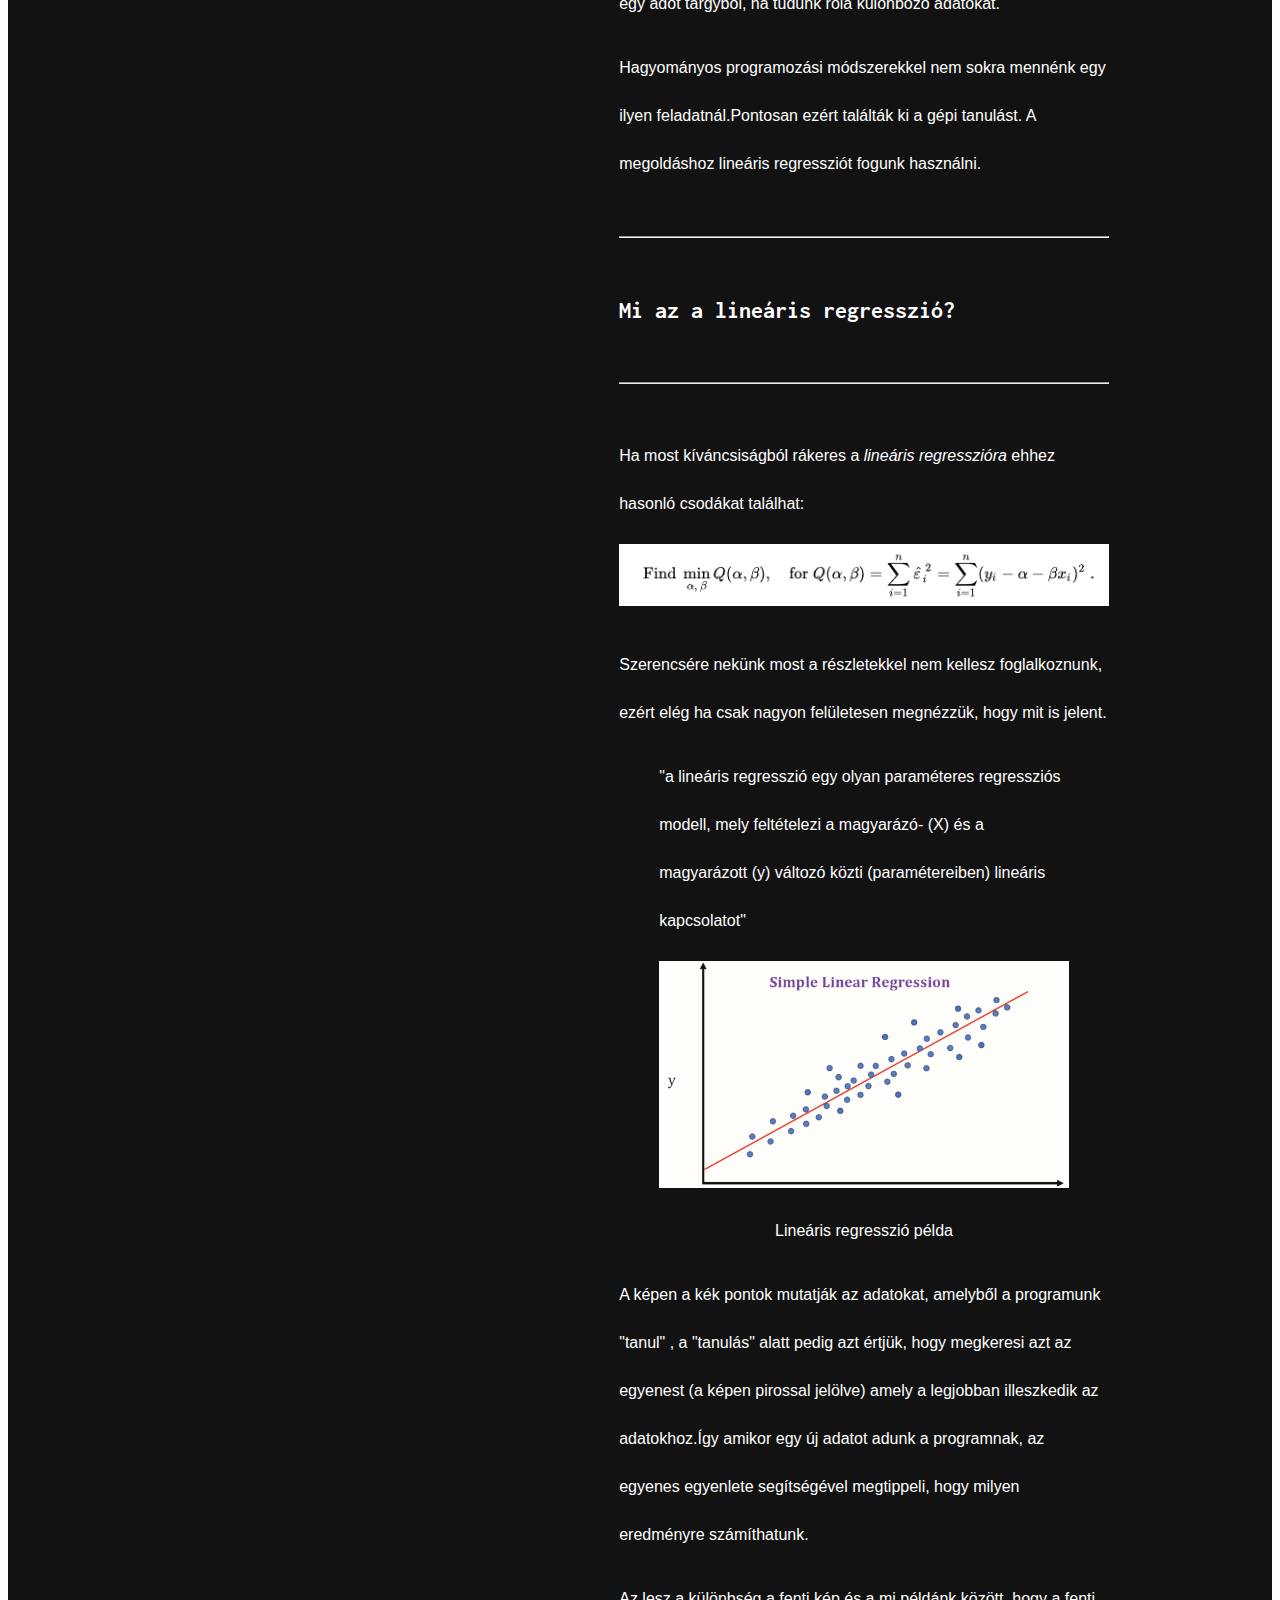
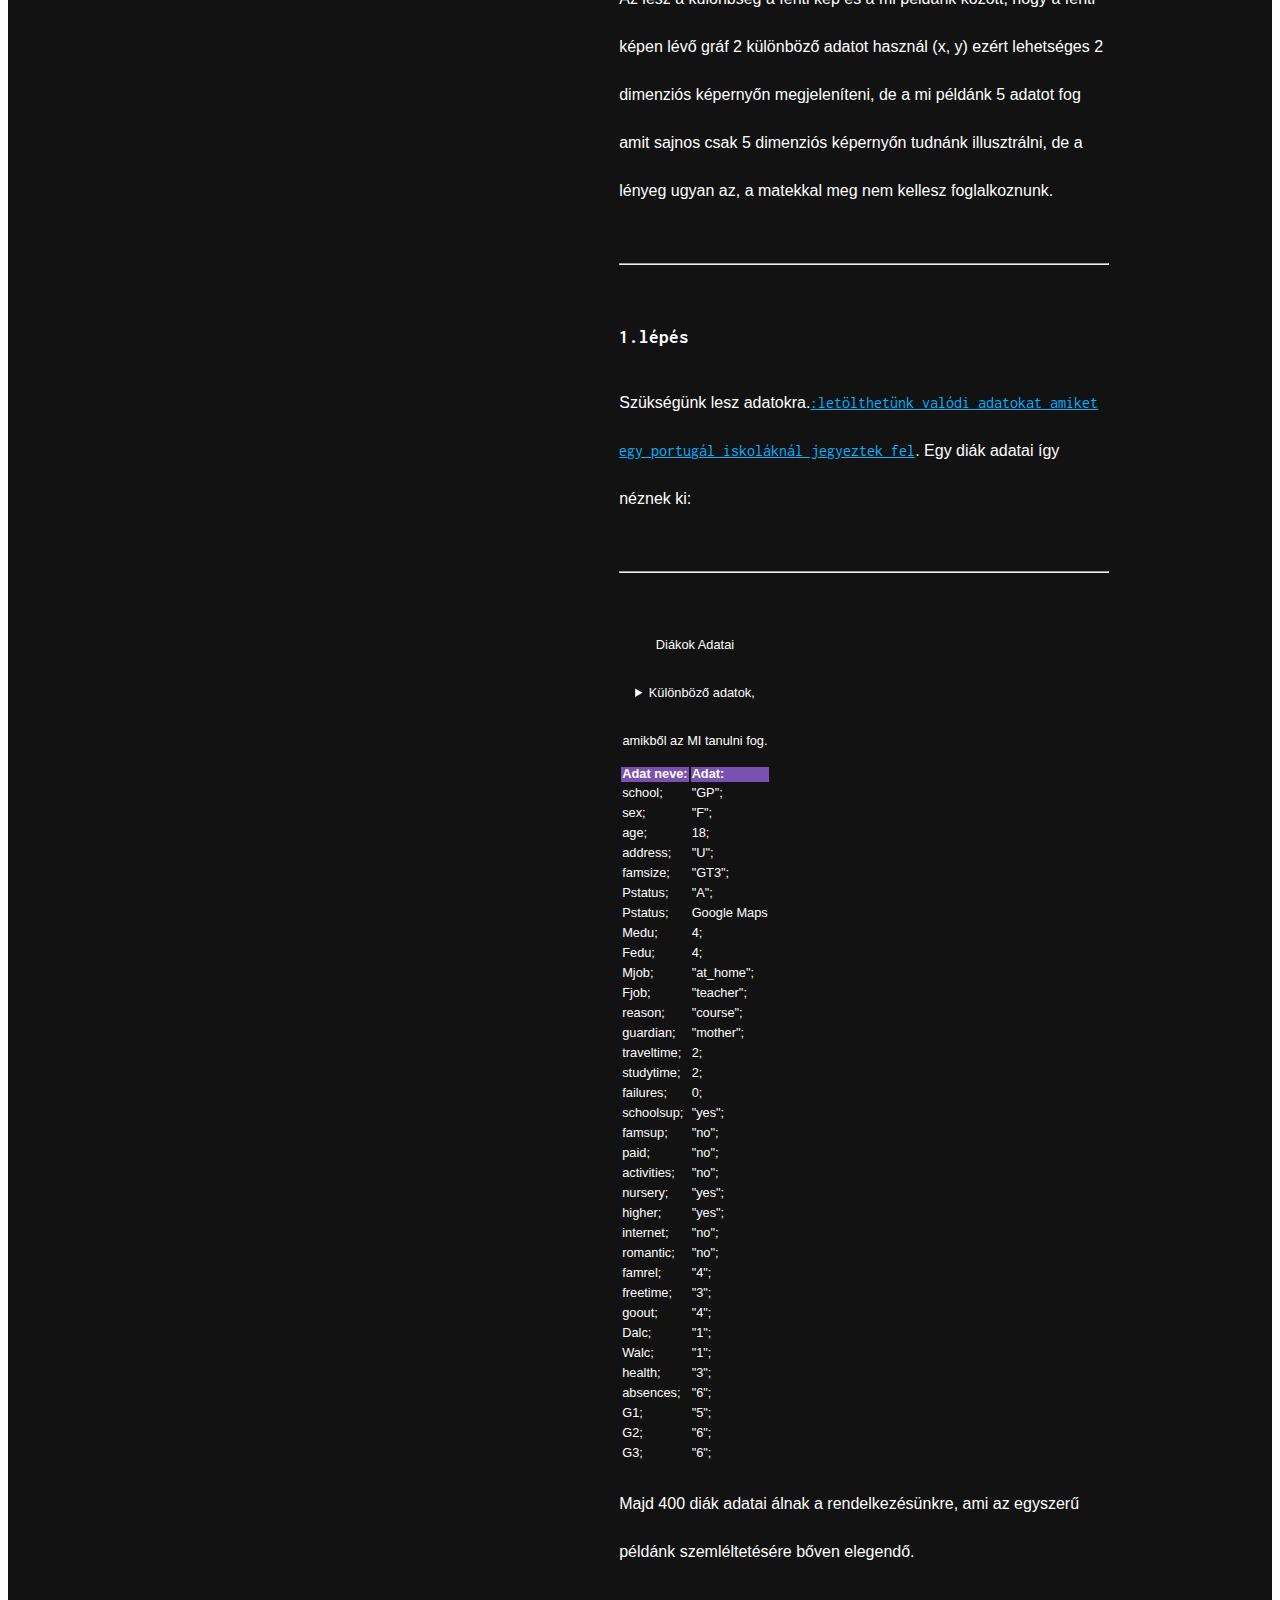
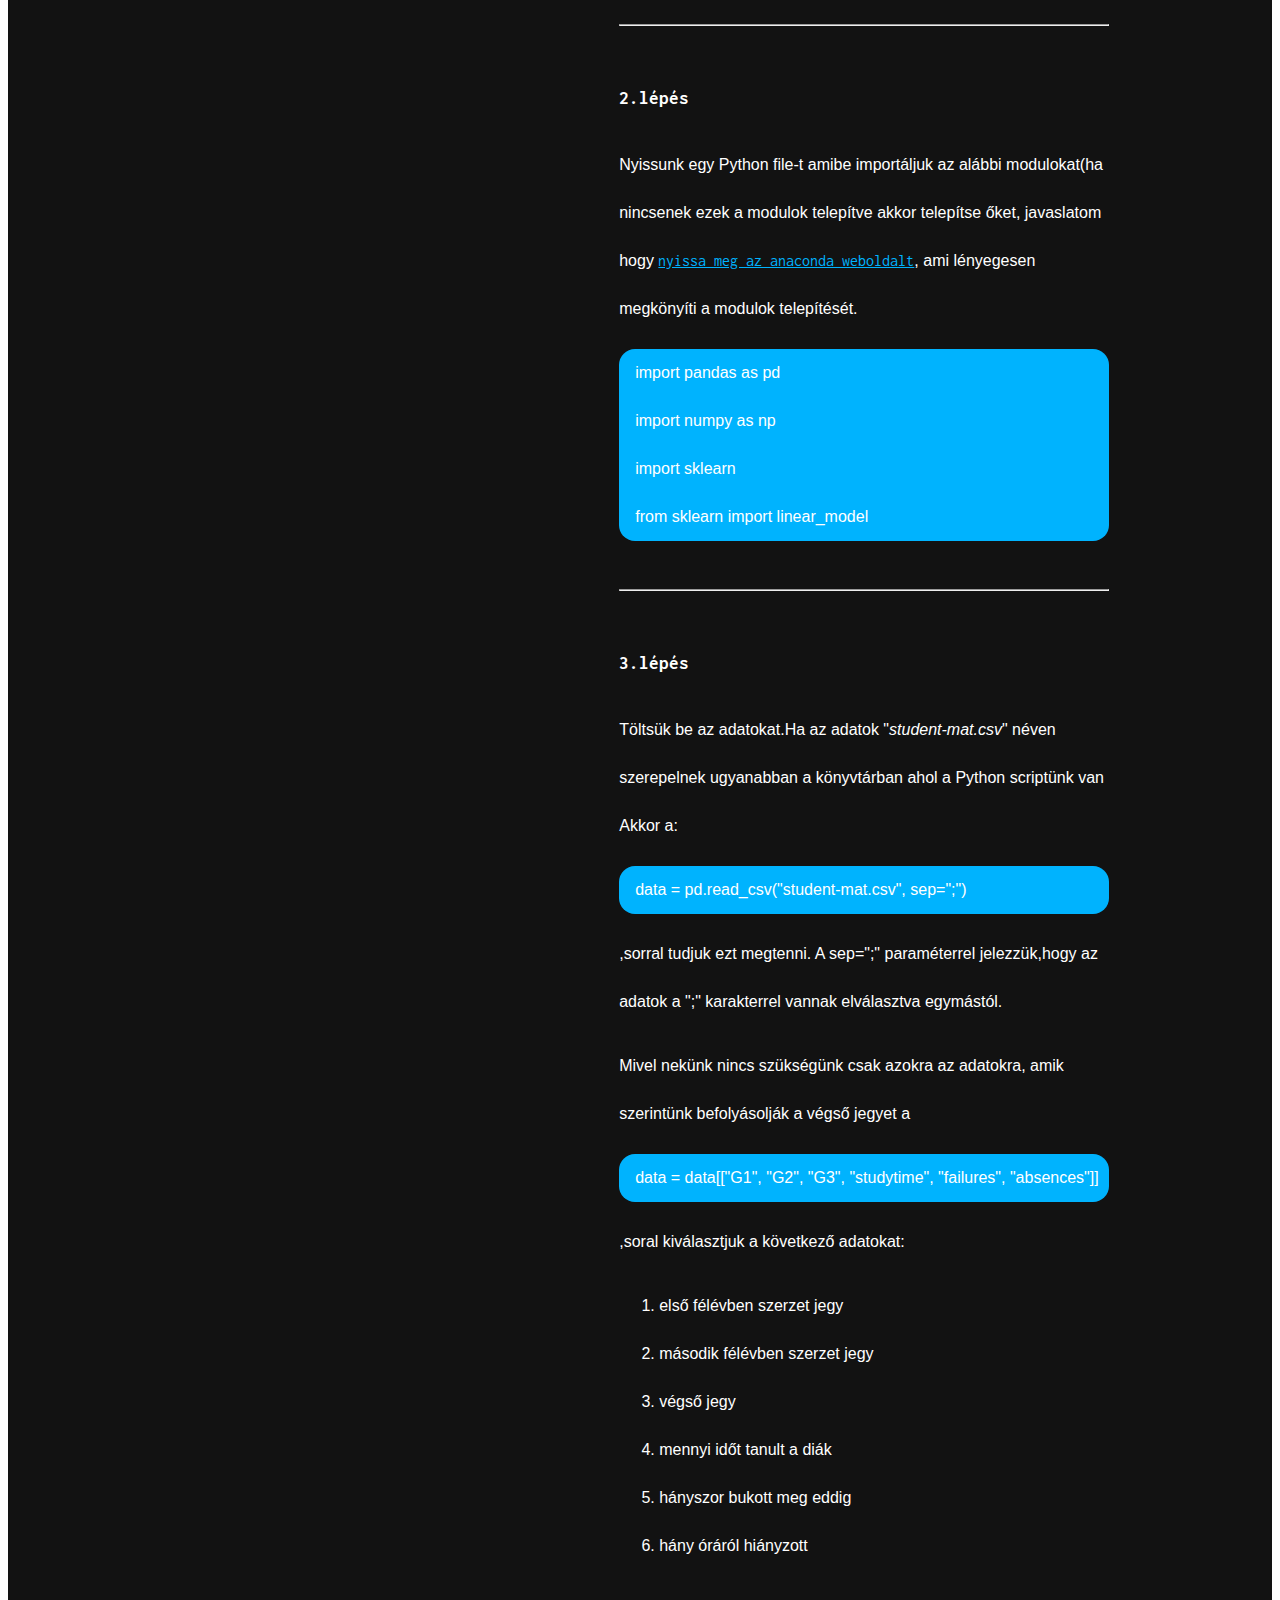
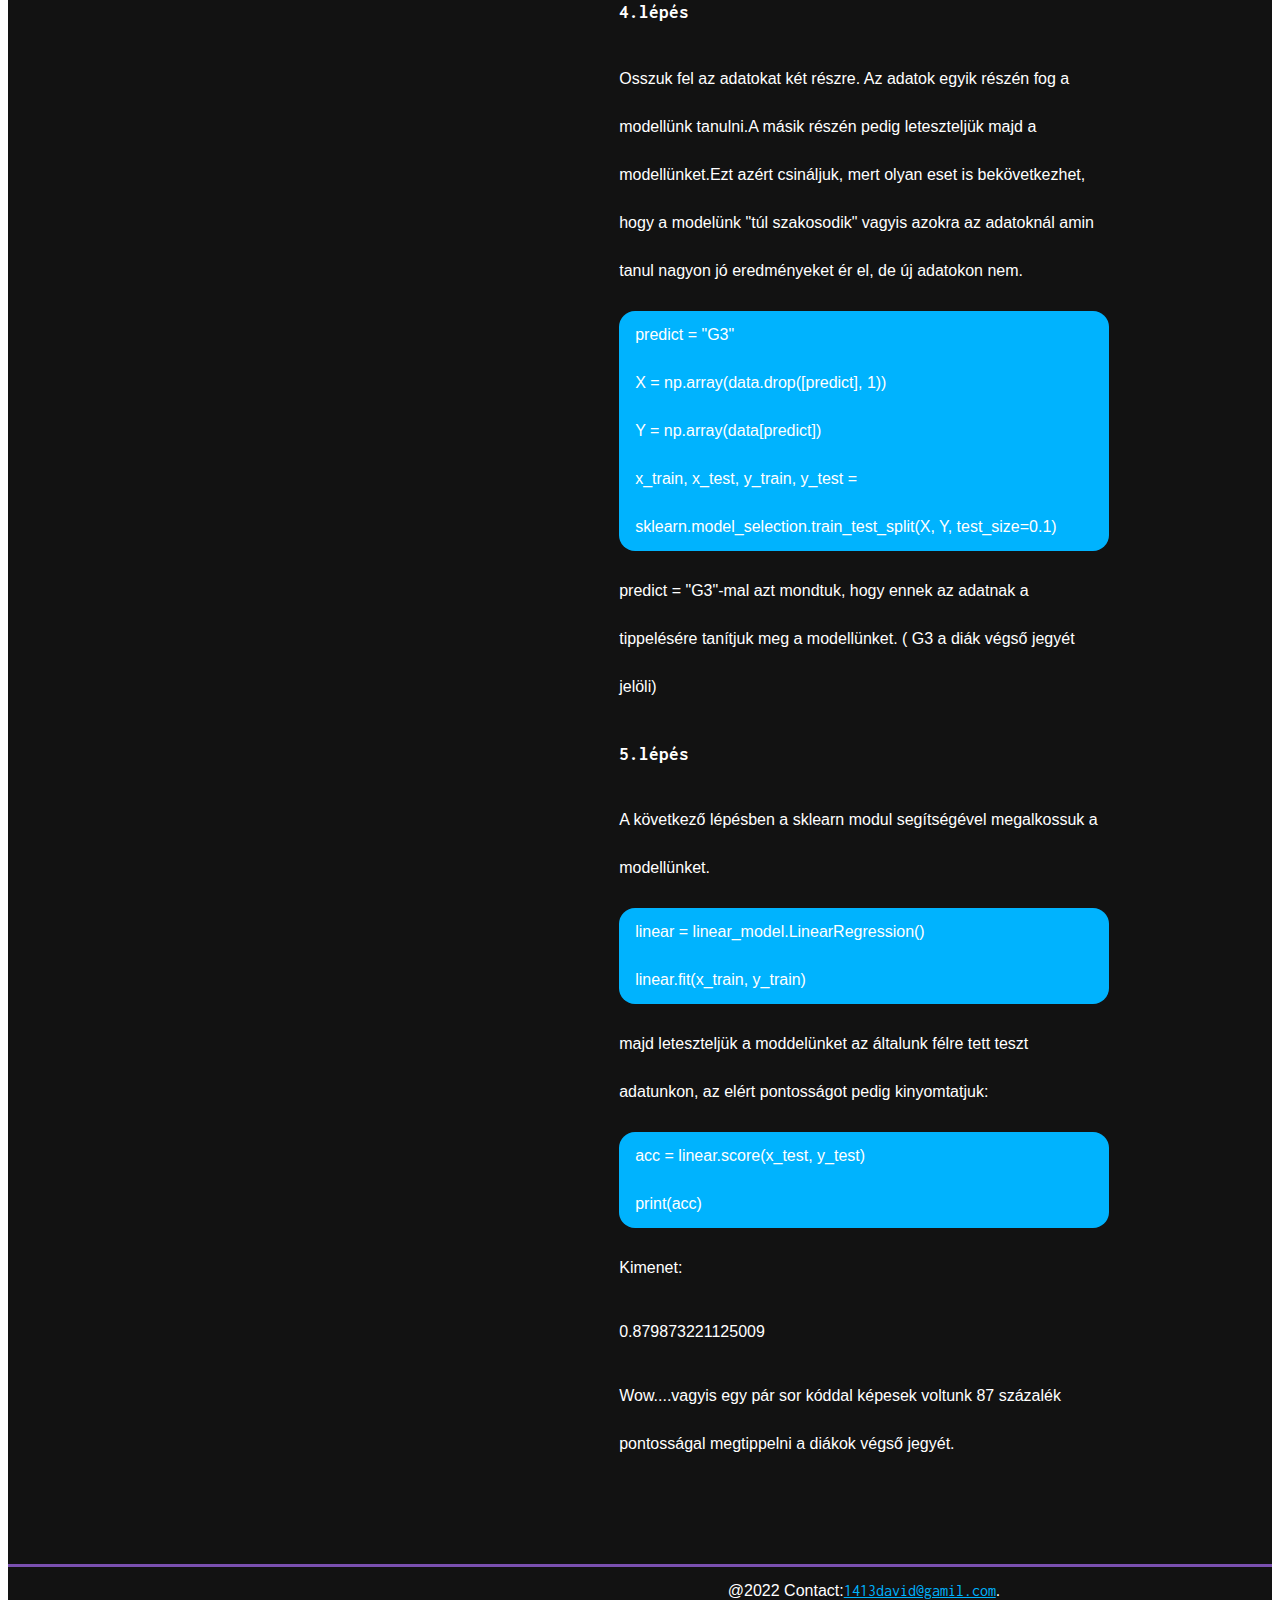
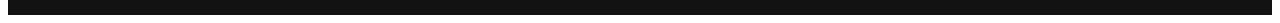
==== commit acae585e: "Kakis puki" ====
--- a/gepitanulas.html
+++ b/gepitanulas.html
@@ -1,7 +1,6 @@
 <!DOCTYPE html>
 <html lang="hu">
-
-<head>
+  <head>
     <meta charset="UTF-8" />
     <meta http-equiv="X-UA-Compatible" content="IE=edge" />
     <meta name="viewport" content="width=, initial-scale=1.0" />
@@ -9,525 +8,675 @@
 
     <link rel="preconnect" href="https://fonts.googleapis.com" />
     <link rel="preconnect" href="https://fonts.gstatic.com" crossorigin />
-    <link href="https://fonts.googleapis.com/css2?family=Inconsolata:wght@600&display=swap" rel="stylesheet" />
-
-    <link href="https://cdn.jsdelivr.net/npm/bootstrap@5.1.3/dist/css/bootstrap.min.css" rel="stylesheet"
-        integrity="sha384-1BmE4kWBq78iYhFldvKuhfTAU6auU8tT94WrHftjDbrCEXSU1oBoqyl2QvZ6jIW3" crossorigin="anonymous" />
+    <link
+      href="https://fonts.googleapis.com/css2?family=Inconsolata:wght@600&display=swap"
+      rel="stylesheet"
+    />
+
+    <link
+      href="https://cdn.jsdelivr.net/npm/bootstrap@5.1.3/dist/css/bootstrap.min.css"
+      rel="stylesheet"
+      integrity="sha384-1BmE4kWBq78iYhFldvKuhfTAU6auU8tT94WrHftjDbrCEXSU1oBoqyl2QvZ6jIW3"
+      crossorigin="anonymous"
+    />
     <link rel="stylesheet" href="./altalanos.css" />
     <link rel="stylesheet" href="./desktop.css" />
     <link rel="stylesheet" href="./tablet.css" />
     <link rel="stylesheet" href="./phone.css" />
     <link rel="stylesheet" href="./color.css" />
-    <link rel="stylesheet" href="./image.css"/>
-
-    
-    
-    
+    <link rel="stylesheet" href="./image.css" />
+    <link rel="stylesheet" media="print" href="./print.css" />
+
     <script src="app_color.js"></script>
     <script src="linkek.js"></script>
-    <script src="images.js" ></script>
-
- 
-
-</head>
-
-</html>
-
-<body>
+    <script src="images.js"></script>
+  </head>
+
+  <body>
+    <a class="hiden-link" onclick="goTo(event,1)" href="tart1"
+      >Ugrás a tartalomra</a
+    >
     <!-- Navbar -->
     <!-- Navbar -->
-<header>
-    <navbar class="navbar fixed-top">
-        <div class="container-fluid d-flex justify-content-between">
-            <img id="logo" src="./media/logo_transparent_dark.png" alt="" width="50" height="50" />
-
-            <div class="form-check custom-control custom-switch form-switch">
-                <input class="form-check-input" type="checkbox" role="switch" id="flexSwitchCheckChecked"
-                    onclick="changeColorTheme(event)" checked />
-            </div>
+
+    <header class="navbar fixed-top">
+      <div class="container-fluid d-flex justify-content-between">
+        <img
+          id="logo"
+          src="./media/logo_transparent_dark.png"
+          alt=""
+          width="50"
+          height="50"
+        />
+
+        <div class="form-check custom-control custom-switch form-switch">
+          <input
+            class="form-check-input"
+            type="checkbox"
+            role="switch"
+            id="flexSwitchCheckChecked"
+            onclick="changeColorTheme(event)"
+            checked
+          />
         </div>
-    </navbar>
-</header>
+      </div>
+    </header>
     <!-- Navbar -->
     <!-- Navbar -->
 
     <aside id="aside">
-        <nav class="link-wrapper">
-            <a href="./index.html" class="plink plink-first text-center  border" aria-current="page">MI/AI</a>
-            <a href="./gepitanulas.html" class="plink text-center active border">GÉPI TANULÁS</a>
-            <a href="./neuralis.html" class="plink text-center border">NEURLÁLIS HÁLÓZATOK</a>
-            <a href="./minimax.html" class="plink plink-last text-center border">MINIMAX ALGORITMUS</a>
-        </nav>
-
-        <nav class="tartalom-wrapper">
-            <ul class="linkek">
-                <li class="tartalom-link-style"><a class="tartalom-link" id="tlink1" onclick="goTo(event,1)" href="tart1"> Mi az a gépi tanulás?</a></li>
-                <li  class="tartalom-link-style"><a  class="tartalom-link" id="tlink2" onclick="goTo(event,2)" href="tart2"> Példa</a></li>
-                <li  class="tartalom-link-style"><a class="tartalom-link"  id="tlink3" onclick="goTo(event,3)" href="tart3"> Lineáris regresszió</a></li>
-                <li  class="tartalom-link-style"><a class="tartalom-link"  id="tlink4" onclick="goTo(event,4)" href="tart4">1.lépés</a></li>
-                <li  class="tartalom-link-style"><a class="tartalom-link" id="tlink5" onclick="goTo(event,5)" href="tart5"> 2.lépés</a></li>
-                <li class="tartalom-link-style"><a class="tartalom-link"  id="tlink6" onclick="goTo(event,6)" href="tart6"> 3.lépés</a></li>
-                <li  class="tartalom-link-style"><a class="tartalom-link" id="tlink7" onclick="goTo(event,7)" href="tart7"> 4.lépés</a></li>
-                <li class="tartalom-link-style"><a class="tartalom-link"  id="tlink8" onclick="goTo(event,8)" href="tart8"> 5.lépés</a></li>
-            </ul>
-        </nav>
+      <nav class="link-wrapper">
+        <a
+          href="./index.html"
+          class="plink plink-first text-center border"
+          aria-current="page"
+          >MI/AI</a
+        >
+        <a href="./gepitanulas.html" class="plink text-center active border"
+          >GÉPI TANULÁS</a
+        >
+        <a href="./neuralis.html" class="plink text-center border"
+          >NEURLÁLIS HÁLÓZATOK</a
+        >
+        <a href="./minimax.html" class="plink plink-last text-center border"
+          >MINIMAX ALGORITMUS</a
+        >
+      </nav>
+
+      <nav class="tartalom-wrapper">
+        <ul class="linkek">
+          <li class="tartalom-link-style">
+            <a
+              class="tartalom-link"
+              id="tlink1"
+              onclick="goTo(event,1)"
+              href="tart1"
+            >
+              Mi az a gépi tanulás?</a
+            >
+          </li>
+          <li class="tartalom-link-style">
+            <a
+              class="tartalom-link"
+              id="tlink2"
+              onclick="goTo(event,2)"
+              href="tart2"
+            >
+              Példa</a
+            >
+          </li>
+          <li class="tartalom-link-style">
+            <a
+              class="tartalom-link"
+              id="tlink3"
+              onclick="goTo(event,3)"
+              href="tart3"
+            >
+              Lineáris regresszió</a
+            >
+          </li>
+          <li class="tartalom-link-style">
+            <a
+              class="tartalom-link"
+              id="tlink4"
+              onclick="goTo(event,4)"
+              href="tart4"
+              >1.lépés</a
+            >
+          </li>
+          <li class="tartalom-link-style">
+            <a
+              class="tartalom-link"
+              id="tlink5"
+              onclick="goTo(event,5)"
+              href="tart5"
+            >
+              2.lépés</a
+            >
+          </li>
+          <li class="tartalom-link-style">
+            <a
+              class="tartalom-link"
+              id="tlink6"
+              onclick="goTo(event,6)"
+              href="tart6"
+            >
+              3.lépés</a
+            >
+          </li>
+          <li class="tartalom-link-style">
+            <a
+              class="tartalom-link"
+              id="tlink7"
+              onclick="goTo(event,7)"
+              href="tart7"
+            >
+              4.lépés</a
+            >
+          </li>
+          <li class="tartalom-link-style">
+            <a
+              class="tartalom-link"
+              id="tlink8"
+              onclick="goTo(event,8)"
+              href="tart8"
+            >
+              5.lépés</a
+            >
+          </li>
+        </ul>
+      </nav>
     </aside>
-    <div class="text-wrapper ">
-        <div class="inner-text-wrapper ">
-
-            <article id="tart1">
-                <h1>
-                    Mi az a<br />
-                    <span class="focim ">Gépi</span><br />
-                    <span class="focim ">Tanulás</span>?
-                </h1>
-                <hr />
-
-                <p>
-                    A gépi tanulás a mesterséges inteligencia
-                    egyik ága, olyan rendszerekkel
-                    foglalkoznak, melyek tanulni képesek, azaz
-                    tapasztalatokból tudást generálnak.
-                    A gyakorlatban ez annyit tesz, hogy a
-                    rendszer példa adatokból képes
-                    szabályszerűségeket felismerni.Ezeket a
-                    szabályszerűségeket felhsználva pedig
-                    képes új adatokból is helyes
-                    következtetéseket levonni.          
-                </p>
-                
-
-                <video controls>
-                    <source  src="./media/gepitanulas.mp4" type="video/mp4">
-                </video>
-
-
-                <hr />
-
-
-            </article>
-
-
-            <article id="tart2">
-                <h2>
-                   Egy egyszerű példa:
-                </h2>
-
-                <hr />
-                <p>
-                    Tételezzük fel, hogy kutatást végzünk egy
-                    egyetemnek.Az egyetem kíváncsi lenne
-                    arra, hogy átlagosan hogy fog teljesíteni egy
-                    hallgató egy adot tárgyból, ha tudunk róla
-                    különböző adatokat.
-                    Hagyományos programozási módszerekkel
-                    nem sokra mennénk egy ilyen
-                    feladatnál.Pontosan ezért találták ki a gépi
-                    tanulást.
-                    A megoldáshoz lineáris regressziót fogunk
-                    használni.
-                </p>
-                <hr />
-            </article>
-
-            <article id="tart3">
-                <h2>Mi az a lineáris regresszió?</h2>
-                <hr />
-                <p>
-                    Ha most kíváncsiságból rákeres a lineáris
-                    regresszióra ehhez hasonló csodákat
-                    találhat:
-                </p>
-
-
-
-                <img class="page-images" onclick="openImage(event)" id="closedImage1" src="./media/linreg.png" alt="">
-                
-                <div class="openImageWrapper" id="openImage1">
-                    <button type="button" onclick="closeImage(event)" class="btn-close btn-close-white" aria-label="Close"></button>
-                    <img  src="./media/linregLarge.png" class="openImg">
-                </div>
-
-
-                <p>
-                    Szerencsére nekünk most a részletekkel
-                    nem kellesz foglalkoznunk, ezért elég ha
-                    csak nagyon felületesen megnézzük, hogy
-                    mit is jelent.
-                </p>
-                <p>
-                    <blockquote cite="https://hu.wikipedia.org/wiki/Line%C3%A1ris_regresszi%C3%B3">
-                    "a lineáris regresszió egy olyan
-                    paraméteres regressziós modell, mely
-                    feltételezi a magyarázó- (X) és a
-                    magyarázott (y) változó közti
-                    (paramétereiben) lineáris kapcsolatot"
-                   </blockquote>
-            </p>
-
+    <div class="text-wrapper">
+      <div class="inner-text-wrapper">
+        <article id="tart1">
+          <h1>
+            Mi az a<br />
+            <span class="focim">Gépi</span><br />
+            <span class="focim">Tanulás</span>?
+          </h1>
+          <hr />
+
+          <div class="row">
+            <div class="col col-12 col-lg-6">
+              <p>
+                A <b>gépi tanulás</b> a mesterséges inteligencia egyik ága,
+                olyan rendszerekkel foglalkoznak, melyek tanulni képesek, azaz
+                tapasztalatokból tudást generálnak. A gyakorlatban ez annyit
+                tesz,
+              </p>
+            </div>
+            <div class="col col-12 col-lg-6">
+              <p>
+                hogy a rendszer példa adatokból képes szabályszerűségeket
+                felismerni.Ezeket a szabályszerűségeket felhsználva pedig képes
+                új adatokból is helyes következtetéseket levonni.
+              </p>
+            </div>
+          </div>
+
+          <div>
+            <video controls class="rescontent" poster="./media/thumbnail.png">
+              <source src="./media/gepitanulas.mp4" type="video/mp4" />
+              <a href="./description.xhtml">Olvassa el a videó tartalmát</a>
+            </video>
+          </div>
+          <hr />
+        </article>
+
+        <article id="tart2">
+          <h2>Egy egyszerű példa:</h2>
+
+          <hr />
+
+          <div class="row d-flex justify-content-center align-items-center">
+            <div class="col col-12 col-lg-6">
+              <p>
+                Tételezzük fel, hogy kutatást végzünk egy egyetemnek.Az egyetem
+                kíváncsi lenne arra, hogy átlagosan hogy fog teljesíteni egy
+                hallgató egy adot tárgyból, ha tudunk róla különböző adatokat.
+              </p>
+            </div>
+            <div class="col col-12 col-lg-6">
+              <p>
+                Hagyományos programozási módszerekkel nem sokra mennénk egy
+                ilyen feladatnál.Pontosan ezért találták ki a gépi tanulást. A
+                megoldáshoz lineáris regressziót fogunk használni.
+              </p>
+            </div>
+          </div>
+          <hr />
+        </article>
+
+        <article id="tart3">
+          <h2>Mi az a lineáris regresszió?</h2>
+          <hr />
+          <p>
+            Ha most kíváncsiságból rákeres a <i>lineáris regresszióra</i> ehhez
+            hasonló csodákat találhat:
+          </p>
+
+          <div>
+            <img
+              class="rescontent"
+              onclick="openImage(event)"
+              id="closedImage1"
+              src="./media/linreg.png"
+              alt="Bonyolult matematikai egyenlet."
+            />
+          </div>
+          <div class="openImageWrapper" id="openImage1">
+            <button
+              type="button"
+              onclick="closeImage(event)"
+              class="btn-close btn-close-white"
+              aria-label="Close"
+            ></button>
+            <img src="./media/linregLarge.png" alt="" class="openImg" />
+          </div>
+
+          <div
+            class="row d-flex justify-content-center align-items-center mt-4"
+          >
+            <div class="col col-12 col-lg-6 mt-3">
+              <p>
+                Szerencsére nekünk most a részletekkel nem kellesz
+                foglalkoznunk, ezért elég ha csak nagyon felületesen megnézzük,
+                hogy mit is jelent.
+              </p>
+            </div>
+            <div class="col col-12 col-lg-6">
+              <blockquote
+                cite="https://hu.wikipedia.org/wiki/Line%C3%A1ris_regresszi%C3%B3"
+              >
+                "a lineáris regresszió egy olyan paraméteres regressziós modell,
+                mely feltételezi a magyarázó- (X) és a magyarázott (y) változó
+                közti (paramétereiben) lineáris kapcsolatot"
+              </blockquote>
+            </div>
+          </div>
+          <div>
             <figure>
-            <img class="page-images" onclick="openImage(event)" id="closedImage2" src="./media/linreg2.png" alt="">
-            <figcaption>Lineáris regresszió példa</figcaption>
+              <img
+                class="rescontent"
+                onclick="openImage(event)"
+                id="closedImage2"
+                src="./media/linreg2.png"
+                alt="Lineáris fügvény amely a képe mentén véletlenszerűen szétszórt pontokat tartalmaz."
+              />
+              <figcaption>Lineáris regresszió példa</figcaption>
             </figure>
-            
-            
-            <div class="openImageWrapper" id="openImage2">
-                <button type="button" onclick="closeImage(event)" class="btn-close btn-close-white" aria-label="Close"></button>
-                <img  src="./media/linreg2.png" class="openImg">
-            </div>
-
-
-
-            <p>
-                A képen a kék pontok mutatják az adatokat,
-                amelyből a programunk "tanul"
-                , a "tanulás"
-                alatt pedig azt értjük, hogy megkeresi azt az
-                egyenest (a képen pirossal jelölve) amely a
-                legjobban illeszkedik az adatokhoz.Így
-                amikor egy új adatot adunk a programnak,
-                az egyenes egyenlete segítségével
-                megtippeli, hogy milyen eredményre
-                számíthatunk.
-            </p>
-            <p>
-                Az lesz a különbség a fenti kép és a mi
-                példánk között, hogy a fenti képen lévő gráf
-                2 különböző adatot használ (x, y) ezért
-                lehetséges 2 dimenziós képernyőn
-                megjeleníteni, de a mi példánk 5 adatot fog
-                amit sajnos csak 5 dimenziós képernyőn
-                tudnánk illusztrálni, de a lényeg ugyan az, a
-                matekkal meg nem kellesz foglalkoznunk.
-            </p>
-                <hr />
-            </article>
-
-
-            <article id="tart4">
-                <h3>1.lépés</h3>
-                <p>
-                Szükségünk lesz adatokra.<a class="inline-link" href="https://archive.ics.uci.edu/ml/datasets/Stud">Az alábbi linkre
-                kattintva:</a>, letölthetünk valódi adatokat amiket egy
-                portugál iskoláknál jegyeztek fel.
-                Egy diák adatai így néznek ki:
-                </p>
-                
-                <hr />
-                <table  class="table table-sm text-center align-middle table-bordered ">
-                    <caption  class="text-center">Diákok Adatai  <details> <summary>Különböző adatok, amikből az MI tanulni fog.</summary> 1.oszlop:Adat neve <br> 2.oszlop:Adat</details></caption>
-                    <thead>
-                        <tr>
-                            <th scope="col ">Adat neve:</th>
-                            <th scope="col ">Adat:</th>
-                        </tr>
-                    </thead>
-                    <tbody>
-                        <tr>
-                            <td>school;
-                            </td>
-                            <td>"GP";
-                            </td>
-                        </tr>
-                        <tr>
-                            <td>sex;</td>
-                            <td>"F";</td>
-                        </tr>
-                        <tr>
-                            <td>age;</td>
-                            <td>18;</td>
-                        </tr>
-                        <tr>
-                            <td>address;</td>
-                            <td>"U";</td>
-                        </tr>
-
-                        <tr>
-                            <td>famsize;</td>
-                            <td>"GT3";</td>
-                        </tr>
-
-                        <tr>
-                            <td>Pstatus;</td>
-                            <td>"A";</td>
-                        </tr>
-
-                        <tr>
-                            <td>Pstatus;</td>
-                            <td>Google Maps</td>
-                        </tr>
-                        <tr>
-                            <td>Medu;</td>
-                            <td>4;</td>                      
-                        </tr>
-                        <tr>
-                            <td>Fedu;</td>
-                            <td>4;</td>
-                        </tr>
-                        <tr>
-                            <td>Mjob;</td>
-                            <td>"at_home";</td>
-                        </tr>
-                        <tr>
-                            <td>Fjob;</td>
-                            <td>"teacher";</td>
-                        </tr>
-                        <tr>
-                            <td>reason;</td>
-                            <td>"course";</td>
-                        </tr>
-                        <tr>
-                            <td>guardian;</td>
-                            <td>"mother";</td>
-                        </tr>
-                        <tr>
-                            <td>traveltime;</td>
-                            <td>2;</td>
-                        </tr>
-                        <tr>
-                            <td>studytime;</td>
-                            <td>2;</td>
-                        </tr>
-                        <tr>
-                            <td>failures;
-                            </td>
-                            <td>0;</td>
-                        </tr>
-                        <tr>
-                            <td>schoolsup;
-                            </td>
-                            <td>"yes";</td>
-                        </tr>
-                        <tr>
-                            <td>famsup;
-                            </td>
-                            <td>"no";</td>
-                        </tr>
-                        <tr>
-                            <td>paid;
-                            </td>
-                            <td>"no";</td>
-                        </tr>
-
-                        <tr>
-                            <td>activities;
-                            </td>
-                            <td>"no";</td>
-                        </tr>
-                        <tr>
-                            <td>nursery;
-                            </td>
-                            <td>"yes";</td>
-                        </tr>
-
-                        <tr>
-                            <td>higher;
-                            </td>
-                            <td>"yes";</td>
-                        </tr>
-
-                        <tr>
-                            <td>internet;
-                            </td>
-                            <td>"no";</td>
-                        </tr>
-
-                        <tr>
-                            <td>romantic;
-                            </td>
-                            <td>"no";</td>
-                        </tr>
-
-                        <tr>
-                            <td>famrel;
-                            </td>
-                            <td>"4";</td>
-                        </tr>
-
-                        <tr>
-                            <td>freetime;
-                            </td>
-                            <td>"3";</td>
-                        </tr>
-
-                        <tr>
-                            <td>goout;
-                            </td>
-                            <td>"4";</td>
-                        </tr>
-
-                        <tr>
-                            <td>Dalc;
-                            </td>
-                            <td>"1";</td>
-                        </tr>
-
-                        <tr>
-                            <td>Walc;
-                            </td>
-                            <td>"1";</td>
-                        </tr>
-
-                        <tr>
-                            <td>health;
-                            </td>
-                            <td>"3";</td>
-                        </tr>
-
-                        <tr>
-                            <td>absences;
-                            </td>
-                            <td>"6";</td>
-                        </tr>
-
-                        <tr>
-                            <td>G1;
-                            </td>
-                            <td>"5";</td>
-                        </tr>
-
-                        
-                        <tr>
-                            <td>G2;
-                            </td>
-                            <td>"6";</td>
-                        </tr>
-
-                        
-                        <tr>
-                            <td>G3;
-                            </td>
-                            <td>"6";</td>
-                        </tr>
-                    </tbody>
-                </table>
-            </article>
-            
-            <p>
-                Majd 400 diák adatai álnak a rendelkezésünkre, ami az egyszerű példánk szemléltetésére bőven
-                elegendő.
-            </p>
-            <hr />
-
-            <article id="tart5">
-                <h3>2.lépés</h3>
-                <p>    
-                        Nyissunk egy Python file-t amibe
-                        importáljuk az alábbi modulokat(ha
-                        nincsenek ezek a modulok telepítve akkor
-                        telepítse őket, javaslatom hogy használja
-                        <a class="inline-link" href="https://www.anaconda.com/">ezt a weboldalt</a>, ami lényegesen megkönyíti a modulok telepítését. 
-                </p>
-                <div class="code">
+          </div>
+
+          <div class="openImageWrapper" id="openImage2">
+            <button
+              type="button"
+              onclick="closeImage(event)"
+              class="btn-close btn-close-white"
+              aria-label="Close"
+            ></button>
+            <img alt="" src="./media/linreg2.png" class="openImg" />
+          </div>
+
+          <div class="row">
+            <div class="col col-12 col-lg-6">
+              <p>
+                A képen a kék pontok mutatják az adatokat, amelyből a programunk
+                "tanul" , a "tanulás" alatt pedig azt értjük, hogy megkeresi azt
+                az egyenest (a képen pirossal jelölve) amely a legjobban
+                illeszkedik az adatokhoz.Így amikor egy új adatot adunk a
+                programnak, az egyenes egyenlete segítségével megtippeli, hogy
+                milyen eredményre számíthatunk.
+              </p>
+            </div>
+            <div class="col col-12 col-lg-6">
+              <p>
+                Az lesz a különbség a fenti kép és a mi példánk között, hogy a
+                fenti képen lévő gráf 2 különböző adatot használ (x, y) ezért
+                lehetséges 2 dimenziós képernyőn megjeleníteni, de a mi példánk
+                5 adatot fog amit sajnos csak 5 dimenziós képernyőn tudnánk
+                illusztrálni, de a lényeg ugyan az, a matekkal meg nem kellesz
+                foglalkoznunk.
+              </p>
+            </div>
+          </div>
+
+          <hr />
+        </article>
+
+        <article id="tart4">
+          <h3>1.lépés</h3>
+          <p>
+            Szükségünk lesz adatokra.<a
+              class="inline-link"
+              href="https://archive.ics.uci.edu/ml/datasets/Stud"
+              >:letölthetünk valódi adatokat amiket egy portugál iskoláknál
+              jegyeztek fel</a
+            >. Egy diák adatai így néznek ki:
+          </p>
+
+          <hr />
+          <table class="table table-sm text-center align-middle table-bordered">
+            <caption class="text-center">
+              Diákok Adatai
+              <details>
+                <summary>Különböző adatok, amikből az MI tanulni fog.</summary>
+                1.oszlop:Adat neve <br />
+                2.oszlop:Adat
+              </details>
+            </caption>
+            <thead>
+              <tr>
+                <th scope="col">Adat neve:</th>
+                <th scope="col">Adat:</th>
+              </tr>
+            </thead>
+            <tbody>
+              <tr>
+                <td>school;</td>
+                <td>"GP";</td>
+              </tr>
+              <tr>
+                <td>sex;</td>
+                <td>"F";</td>
+              </tr>
+              <tr>
+                <td>age;</td>
+                <td>18;</td>
+              </tr>
+              <tr>
+                <td>address;</td>
+                <td>"U";</td>
+              </tr>
+
+              <tr>
+                <td>famsize;</td>
+                <td>"GT3";</td>
+              </tr>
+
+              <tr>
+                <td>Pstatus;</td>
+                <td>"A";</td>
+              </tr>
+
+              <tr>
+                <td>Pstatus;</td>
+                <td>Google Maps</td>
+              </tr>
+              <tr>
+                <td>Medu;</td>
+                <td>4;</td>
+              </tr>
+              <tr>
+                <td>Fedu;</td>
+                <td>4;</td>
+              </tr>
+              <tr>
+                <td>Mjob;</td>
+                <td>"at_home";</td>
+              </tr>
+              <tr>
+                <td>Fjob;</td>
+                <td>"teacher";</td>
+              </tr>
+              <tr>
+                <td>reason;</td>
+                <td>"course";</td>
+              </tr>
+              <tr>
+                <td>guardian;</td>
+                <td>"mother";</td>
+              </tr>
+              <tr>
+                <td>traveltime;</td>
+                <td>2;</td>
+              </tr>
+              <tr>
+                <td>studytime;</td>
+                <td>2;</td>
+              </tr>
+              <tr>
+                <td>failures;</td>
+                <td>0;</td>
+              </tr>
+              <tr>
+                <td>schoolsup;</td>
+                <td>"yes";</td>
+              </tr>
+              <tr>
+                <td>famsup;</td>
+                <td>"no";</td>
+              </tr>
+              <tr>
+                <td>paid;</td>
+                <td>"no";</td>
+              </tr>
+
+              <tr>
+                <td>activities;</td>
+                <td>"no";</td>
+              </tr>
+              <tr>
+                <td>nursery;</td>
+                <td>"yes";</td>
+              </tr>
+
+              <tr>
+                <td>higher;</td>
+                <td>"yes";</td>
+              </tr>
+
+              <tr>
+                <td>internet;</td>
+                <td>"no";</td>
+              </tr>
+
+              <tr>
+                <td>romantic;</td>
+                <td>"no";</td>
+              </tr>
+
+              <tr>
+                <td>famrel;</td>
+                <td>"4";</td>
+              </tr>
+
+              <tr>
+                <td>freetime;</td>
+                <td>"3";</td>
+              </tr>
+
+              <tr>
+                <td>goout;</td>
+                <td>"4";</td>
+              </tr>
+
+              <tr>
+                <td>Dalc;</td>
+                <td>"1";</td>
+              </tr>
+
+              <tr>
+                <td>Walc;</td>
+                <td>"1";</td>
+              </tr>
+
+              <tr>
+                <td>health;</td>
+                <td>"3";</td>
+              </tr>
+
+              <tr>
+                <td>absences;</td>
+                <td>"6";</td>
+              </tr>
+
+              <tr>
+                <td>G1;</td>
+                <td>"5";</td>
+              </tr>
+
+              <tr>
+                <td>G2;</td>
+                <td>"6";</td>
+              </tr>
+
+              <tr>
+                <td>G3;</td>
+                <td>"6";</td>
+              </tr>
+            </tbody>
+          </table>
+        </article>
+
+        <p>
+          Majd 400 diák adatai álnak a rendelkezésünkre, ami az egyszerű példánk
+          szemléltetésére bőven elegendő.
+        </p>
+        <hr />
+
+        <article id="tart5">
+          <h3>2.lépés</h3>
+
+          <div class="row d-flex justify-content-center align-items-center">
+            <div class="col col-12 col-lg-6">
+              <p>
+                Nyissunk egy Python file-t amibe importáljuk az alábbi
+                modulokat(ha nincsenek ezek a modulok telepítve akkor telepítse
+                őket, javaslatom hogy
+                <a class="inline-link" href="https://www.anaconda.com/"
+                  >nyissa meg az anaconda weboldalt</a
+                >, ami lényegesen megkönyíti a modulok telepítését.
+              </p>
+            </div>
+            <div class="col col-12 col-lg-6">
+              <div class="code">
                 <pre><code>import pandas as pd
 import numpy as np
 import sklearn
 from sklearn import linear_model</code></pre>
-            </div>
-                <hr />
-            </article>
-
-
-
-            <article id="tart6">
-               <h3>3.lépés</h3>
-               <p>Töltsük be az adatokat.Ha az adatok "student-mat.csv" néven
-                szerepelnek ugyanabban a könyvtárban ahol a Python scriptünk
-                van
-                Akkor a:
+              </div>
+            </div>
+          </div>
+          <hr />
+        </article>
+
+        <article id="tart6">
+          <h3>3.lépés</h3>
+
+          <div class="row d-flex justify-content-center align-items-center">
+            <div class="col col-12 col-lg-6">
+              <p>
+                Töltsük be az adatokat.Ha az adatok "<i>student-mat.csv</i>"
+                néven szerepelnek ugyanabban a könyvtárban ahol a Python
+                scriptünk van Akkor a:
+              </p>
+            </div>
+
+            <div class="col col-12 col-lg-6">
+              <div>
                 <div class="code">
-                    <pre><code>data = pd.read_csv("student-mat.csv", sep=";")</code></pre>
+                  <pre><code>data = pd.read_csv("student-mat.csv", sep=";")</code></pre>
                 </div>
-
-                <p>,sorral tudjuk ezt megtenni.
-                    A sep=";" paraméterrel jelezzük, hogy az adatok a ";" karakterrel
-                    vannak elválasztva egymástól.
-                    Mivel nekünk nincs szükségünk csak azokra az adatokra, amik
-                    szerintünk befolyásolják a végső jegyet a</p>
-            </p>
-            <div class="code">
-                <pre><code>data = data[["G1", "G2", "G3", "studytime", "failures", "absences"]]</code></pre>
-            </div>
-            <p>,soral kiválasztjuk a következő adatokat:
-            </p>
-
-            <ol>
-                <li>első félévben szerzet jegy</li>
-                <li>második félévben szerzet jegy</li>
-                <li>végső jegy
-                </li>
-                <li>mennyi időt tanult a diák
-                </li>
-                <li>hányszor bukott meg eddig</li>
-                <li>hány óráról hiányzott
-                </li>
-            </ol>
-            </article>
-
-
-            <article id="tart7">
-               <h3>4.lépés</h3>
-               <p>Osszuk fel az adatokat két részre. Az adatok egyik részén
-                fog a modellünk tanulni.A másik részén pedig leteszteljük
-                majd a modellünket.Ezt azért csináljuk, mert olyan eset is
-                bekövetkezhet, hogy a modelünk "túl szakosodik" vagyis
-                azokra az adatoknál amin tanul nagyon jó eredményeket
-                ér el, de új adatokon nem.</p>
-
-                <div class="code">
-                    <pre><code>predict = "G3"
+              </div>
+            </div>
+          </div>
+
+          <div class="row d-flex justify-content-center align-items-center">
+            <div class="col col-12 col-lg-6">
+              <p>
+                ,sorral tudjuk ezt megtenni. A sep=";" paraméterrel
+                jelezzük,hogy az adatok a ";" karakterrel vannak elválasztva
+                egymástól.
+              </p>
+            </div>
+            <div class="col col-12 col-lg-6">
+              <p>
+                Mivel nekünk nincs szükségünk csak azokra az adatokra, amik
+                szerintünk befolyásolják a végső jegyet a
+              </p>
+            </div>
+          </div>
+
+          <div class="code">
+            <pre><code>data = data[["G1", "G2", "G3", "studytime", "failures", "absences"]]</code></pre>
+          </div>
+          <p>,soral kiválasztjuk a következő adatokat:</p>
+
+          <ol>
+            <li>első félévben szerzet jegy</li>
+            <li>második félévben szerzet jegy</li>
+            <li>végső jegy</li>
+            <li>mennyi időt tanult a diák</li>
+            <li>hányszor bukott meg eddig</li>
+            <li>hány óráról hiányzott</li>
+          </ol>
+        </article>
+
+        <article id="tart7">
+          <h3>4.lépés</h3>
+
+          <div class="row">
+            <div class="col col-12 col-lg-6">
+              <p>
+                Osszuk fel az adatokat két részre. Az adatok egyik részén fog a
+                modellünk tanulni.A másik részén pedig leteszteljük majd a
+                modellünket.Ezt azért csináljuk, mert olyan eset is
+                bekövetkezhet, hogy a modelünk "túl szakosodik" vagyis azokra az
+                adatoknál amin tanul nagyon jó eredményeket ér el, de új
+                adatokon nem.
+              </p>
+            </div>
+            <div class="col col-12 col-lg-6">
+              <div class="code">
+                <pre><code>predict = "G3"
 X = np.array(data.drop([predict], 1))
 Y = np.array(data[predict])
 x_train, x_test, y_train, y_test =
 sklearn.model_selection.train_test_split(X, Y, test_size=0.1)</code></pre>
-                </div>
-
-
-                <p>
-                    predict = "G3"-mal azt mondtuk, hogy ennek az adatnak a
-tippelésére tanítjuk meg a modellünket. ( G3 a diák végső
-jegyét jelöli)
-
-                </p>
-            </article>
-
-            <article id="tart8">
-               <h3>5.lépés</h3>
-               <p>A következő lépésben a sklearn modul segítségével
-                megalkossuk a modellünket.</p>
-                <div class="code">
-                    <pre><code>linear = linear_model.LinearRegression()
+              </div>
+              <p>
+                predict = "G3"-mal azt mondtuk, hogy ennek az adatnak a
+                tippelésére tanítjuk meg a modellünket. ( G3 a diák végső jegyét
+                jelöli)
+              </p>
+            </div>
+          </div>
+        </article>
+
+        <article id="tart8">
+          <h3>5.lépés</h3>
+
+          <div class="row d-flex justify-content-center align-items-center">
+            <div class="col col-12 col-lg-6">
+              <p>
+                A következő lépésben a sklearn modul segítségével megalkossuk a
+                modellünket.
+              </p>
+            </div>
+            <div class="col col-12 col-lg-6">
+              <div class="code">
+                <pre><code>linear = linear_model.LinearRegression()
 linear.fit(x_train, y_train)</code></pre>
-                </div>
-                <p>
-                    majd leteszteljük a moddelünket az általunk félre tett teszt
-adatunkon, az elért pontosságot pedig kinyomtatjuk:
-                </p>
-
-                <div class="code">
-                    <pre><code>acc = linear.score(x_test, y_test)
+              </div>
+            </div>
+          </div>
+
+          <div class="row d-flex justify-content-center align-items-center">
+            <div class="col col-12 col-lg-6">
+              <p>
+                majd leteszteljük a moddelünket az általunk félre tett teszt
+                adatunkon, az elért pontosságot pedig kinyomtatjuk:
+              </p>
+            </div>
+            <div class="col col-12 col-lg-6">
+              <div class="code">
+                <pre><code>acc = linear.score(x_test, y_test)
 print(acc)</code></pre>
-                </div>
-<p>Kimenet:</p>
-<samp>
-    0.879873221125009
-</samp>
-
-
-<p>
-    Wow....vagyis egy pár sor kóddal képesek voltunk 87
-    százalék pontosságal megtippelni a diákok végső jegyét.
-</p>
-            </article>
-
-
-        </div>
+              </div>
+            </div>
+          </div>
+
+          <p>Kimenet:</p>
+          <samp> 0.879873221125009 </samp>
+
+          <p>
+            Wow....vagyis egy pár sor kóddal képesek voltunk 87 százalék
+            pontosságal megtippelni a diákok végső jegyét.
+          </p>
+        </article>
+      </div>
     </div>
-    </div>
-    </div>
-    <footer class="footer ">
-        <div class="container f2 ">
-            <span class="text-muted ">@2022 Contact:<a class="inline-link" href="mailto: 1413david@gmail.com">1413david@gamil.com</a>.</span>
-        </div>
+    <footer class="footer">
+      <div class="container f2">
+        <span class="text-muted"
+          >@2022 Contact:<a
+            class="inline-link"
+            href="mailto:1413david@gmail.com"
+            >1413david@gamil.com</a
+          >.</span
+        >
+      </div>
     </footer>
-</body>+  </body>
+</html>
--- a/altalanos.css
+++ b/altalanos.css
@@ -3,13 +3,14 @@
   --border-size: 0.2rem;
 }
 * {
-  font-family: "Inconsolata", monospace;
+  font-family: sans-serif;
   line-height: 3rem;
 }
-p,
-article,
-section {
-  font-family: sans-serif;
+.hidden-link{
+  margin-left: -9999px;
+}
+h1,h2,h3,a {
+  font-family: "Inconsolata", monospace;
 }
 video {
   max-width: 100%;
@@ -32,7 +33,7 @@
   position: fixed;
   overflow-x: hidden;
   top: var(--navbar-height);
-  right: 0;
+  left: 0;
   display: flex;
   justify-content: flex-start;
   z-index: 100;
@@ -75,7 +76,6 @@
 }
 
 .footer {
-  left: 0;
   bottom: 0;
   border-top: var(--border-size) solid;
   color: white;
@@ -99,6 +99,7 @@
   align-items: center;
   justify-content: center;
   padding-bottom: 5rem;
+  text-align: left;
 }
 
 h1 {
@@ -137,3 +138,7 @@
 .white-bg {
   background-color: white;
 }
+.rescontent{
+  width: 100%;
+  max-width: 50rem;
+}
--- a/desktop.css
+++ b/desktop.css
@@ -1,6 +1,6 @@
 aside {
   height: 100%;
-  border-left: var(--border-size) solid;
+  border-right: var(--border-size) solid;
   width: 28rem;
 }
 .plink {
@@ -16,8 +16,8 @@
   align-items: center;
   justify-content: center;
 }
-.inner-text-wrapper{
-  width: 32rem;
+.inner-text-wrapper {
+  width: 60%;
 }
 .plink-first {
   border-radius: 1rem 0 0 1rem;
@@ -25,10 +25,10 @@
 .plink-last {
   border-radius: 0 1rem 1rem 0;
 }
-.footer{
-    width: calc(100% - 28rem);
+.footer {
+  padding-left: 28rem;
 }
 .text-wrapper {
   padding-top: var(--navbar-height);
-  padding-right: 28rem;
+  padding-left: 28rem;
 }
--- a/tablet.css
+++ b/tablet.css
@@ -20,13 +20,13 @@
   }
   .text-wrapper {
     padding-top: var(--navbar-height);
-    padding-right: 20rem;
+    padding-left: 20rem;
   }
   .inner-text-wrapper{
     width: 25rem;
 }
 .footer{
-    width: calc(100% - 20rem);
+    padding-left: 20rem;
 }
 .focim{
   font-size: 3rem;
--- a/phone.css
+++ b/phone.css
@@ -29,12 +29,14 @@
   .text-wrapper {
     padding-top: calc(var(--navbar-height) + 6rem);
     padding-right: 0;
+    padding-left: 0;
   }
   .inner-text-wrapper {
     width: 20rem;
   }
   .footer {
     width: 100%;
+    padding-left: 0;
   }
   .focim{
     line-height: 4rem;
--- a/image.css
+++ b/image.css
@@ -1,7 +1,5 @@
-.page-images {
-  width: 100%;
-}
-.page-images:hover {
+
+.rescontent:not(video):hover {
   opacity: 0.4;
   cursor: pointer;
 }
--- a/print.css
+++ b/print.css
@@ -0,0 +1,57 @@
+@media print {
+  * {
+    line-height: 2rem;
+  }
+  body,
+  html {
+    margin: 0;
+    color: #000;
+    background-color: #fff;
+    text-align: center;
+    width: 100%;
+  }
+  .text-wrapper {
+    margin: 0;
+    padding: 0;
+  }
+  header,
+  footer,
+  nav,
+  form,
+  iframe,
+  .menu,
+  .navbar,
+  video {
+    display: none;
+  }
+  aside {
+    display: none;
+    width: 0% !important;
+  }
+  .not-printable {
+    display: none;
+  }
+  article a {
+    font-weight: bolder;
+    text-decoration: none;
+  }
+  ul,
+  img {
+    page-break-inside: avoid;
+  }
+  img {
+    max-width: 100% !important;
+  }
+  h1,
+  h2,
+  h3 {
+    page-break-after: avoid;
+  }
+
+  table {
+    page-break-inside: avoid;
+  }
+  code {
+    page-break-inside: avoid;
+  }
+}
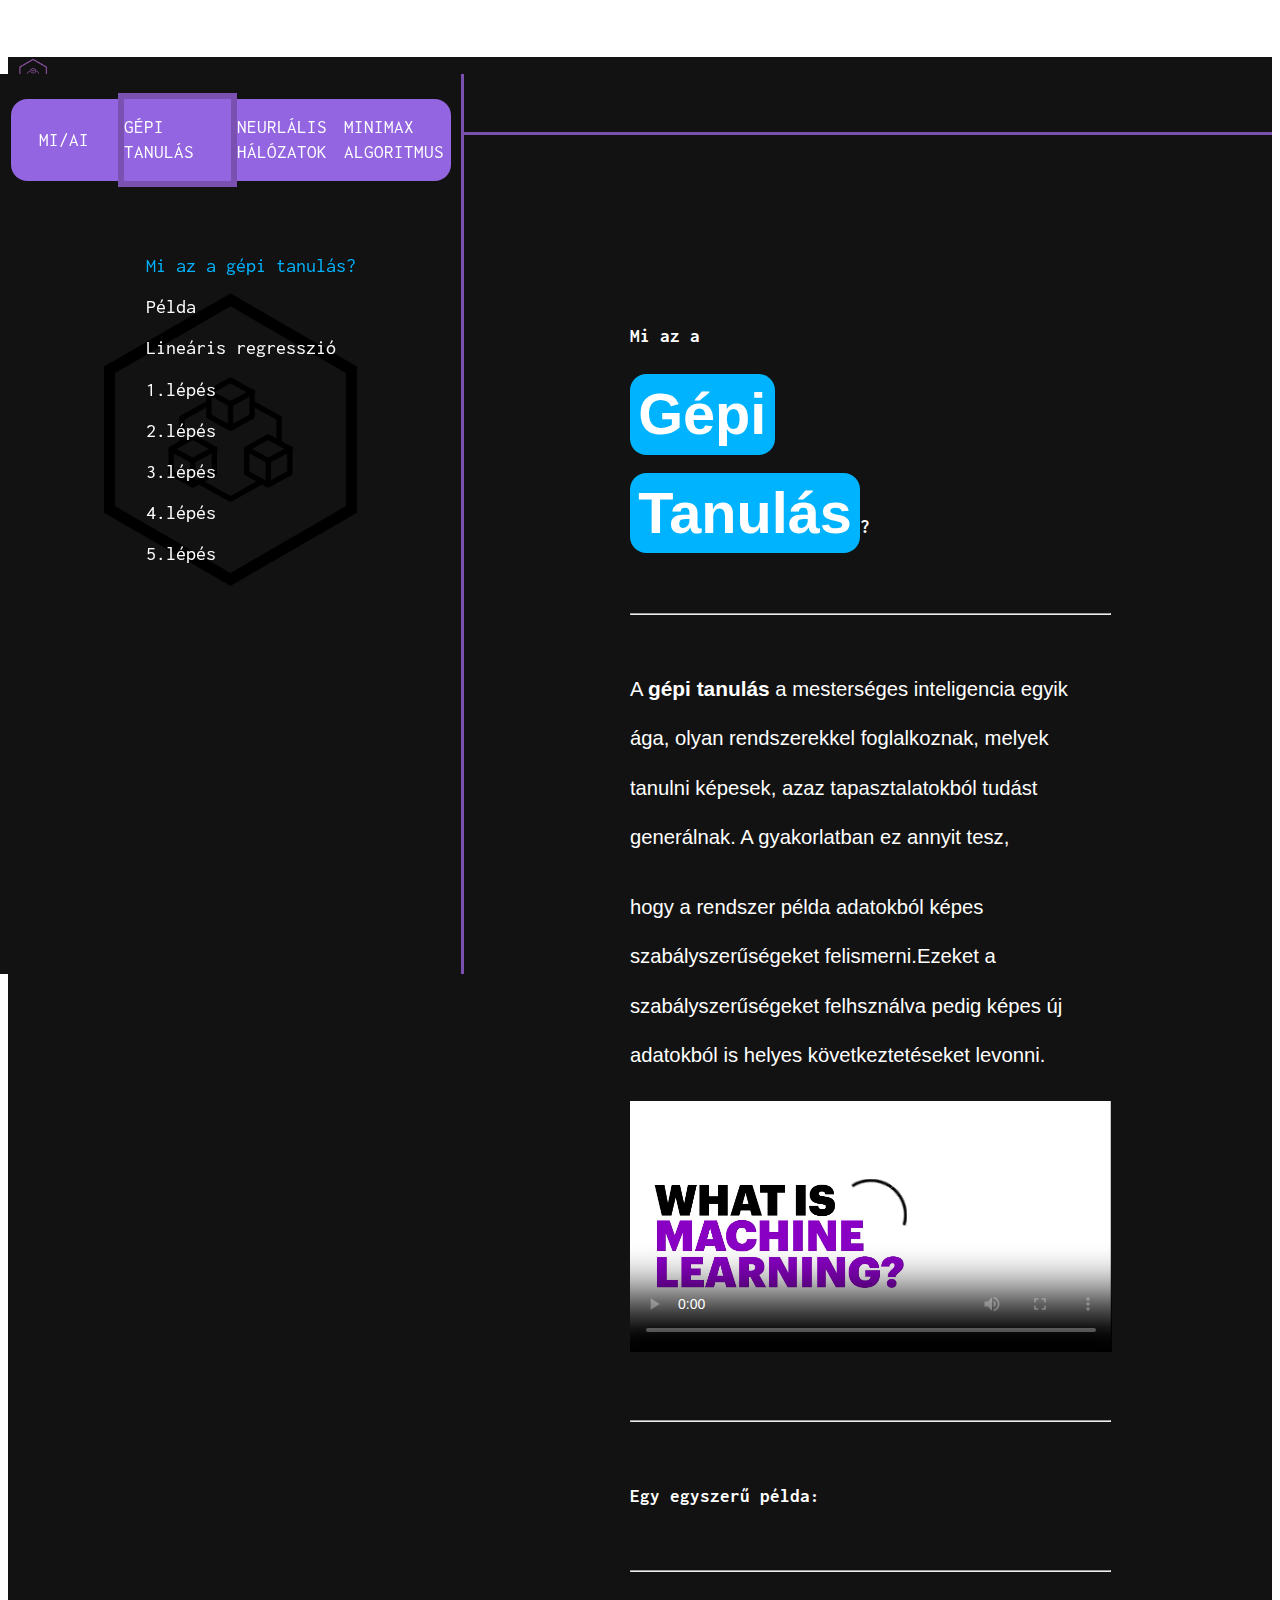
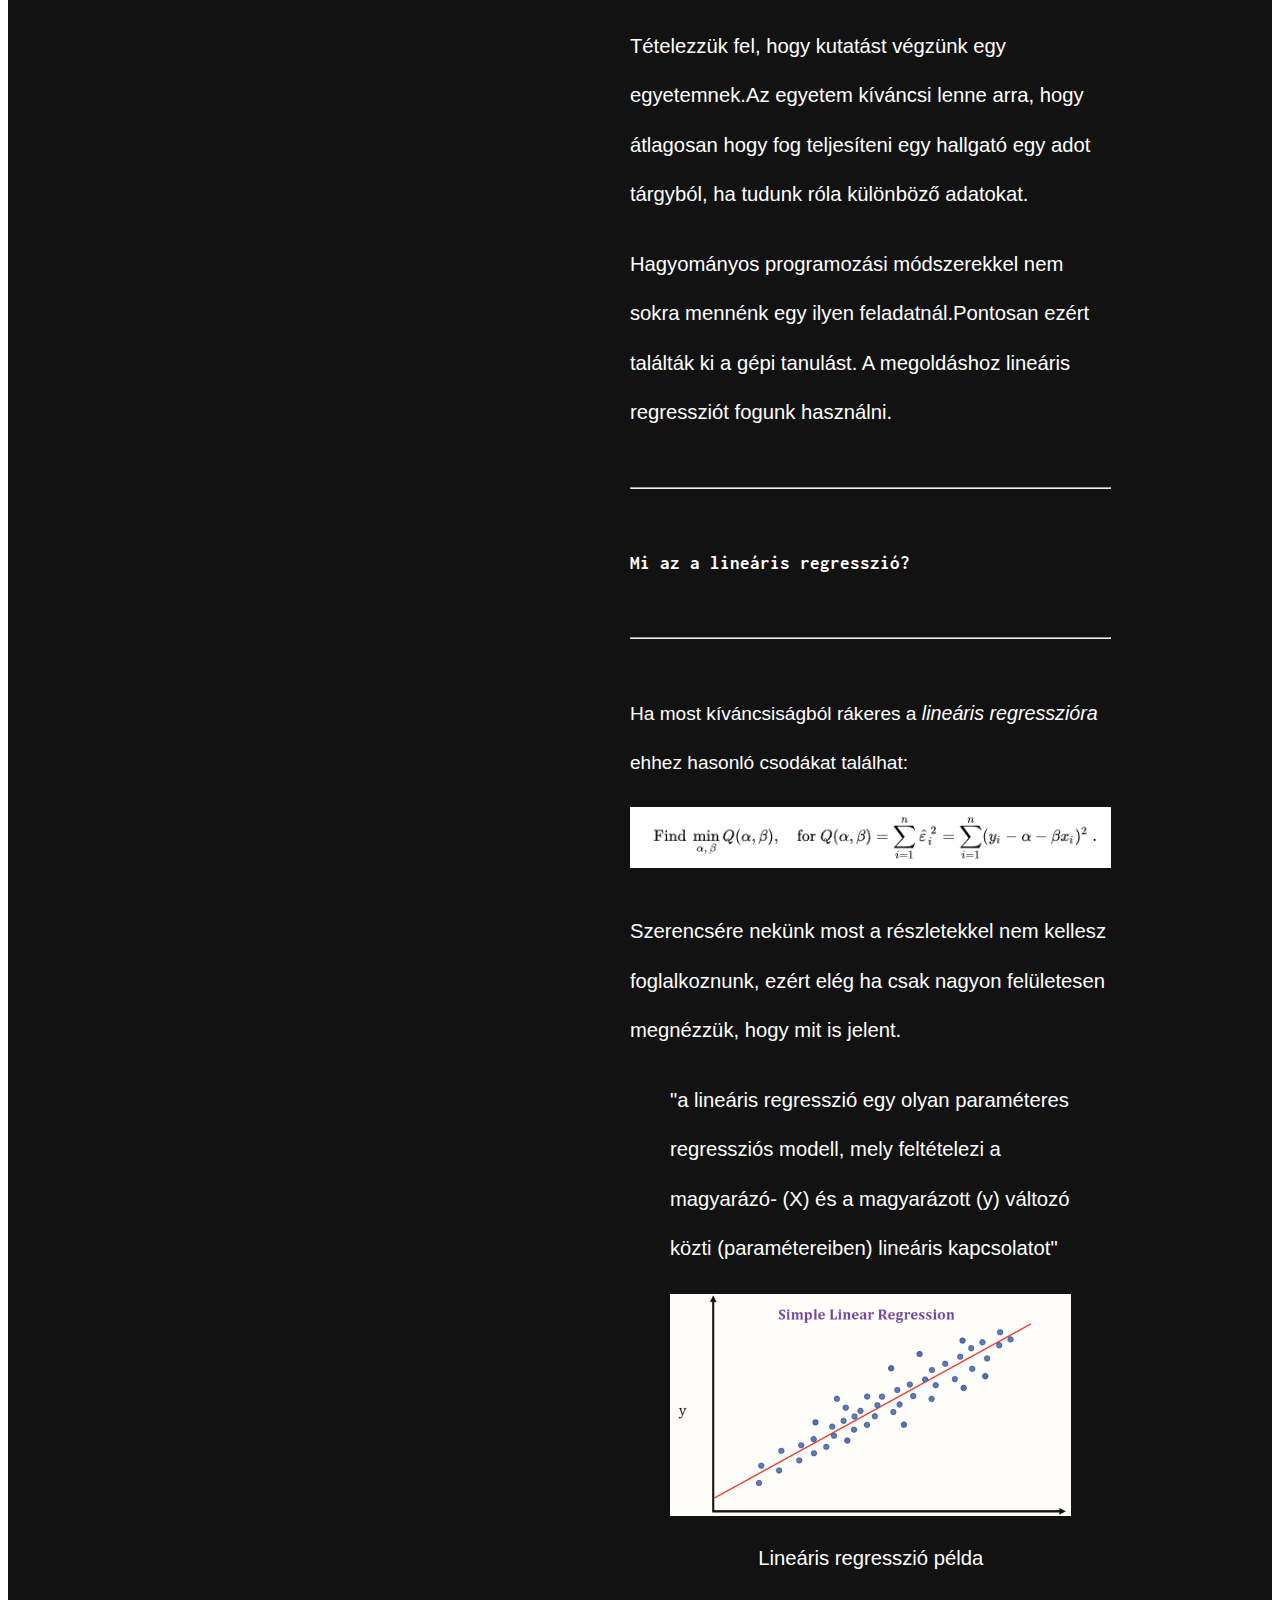
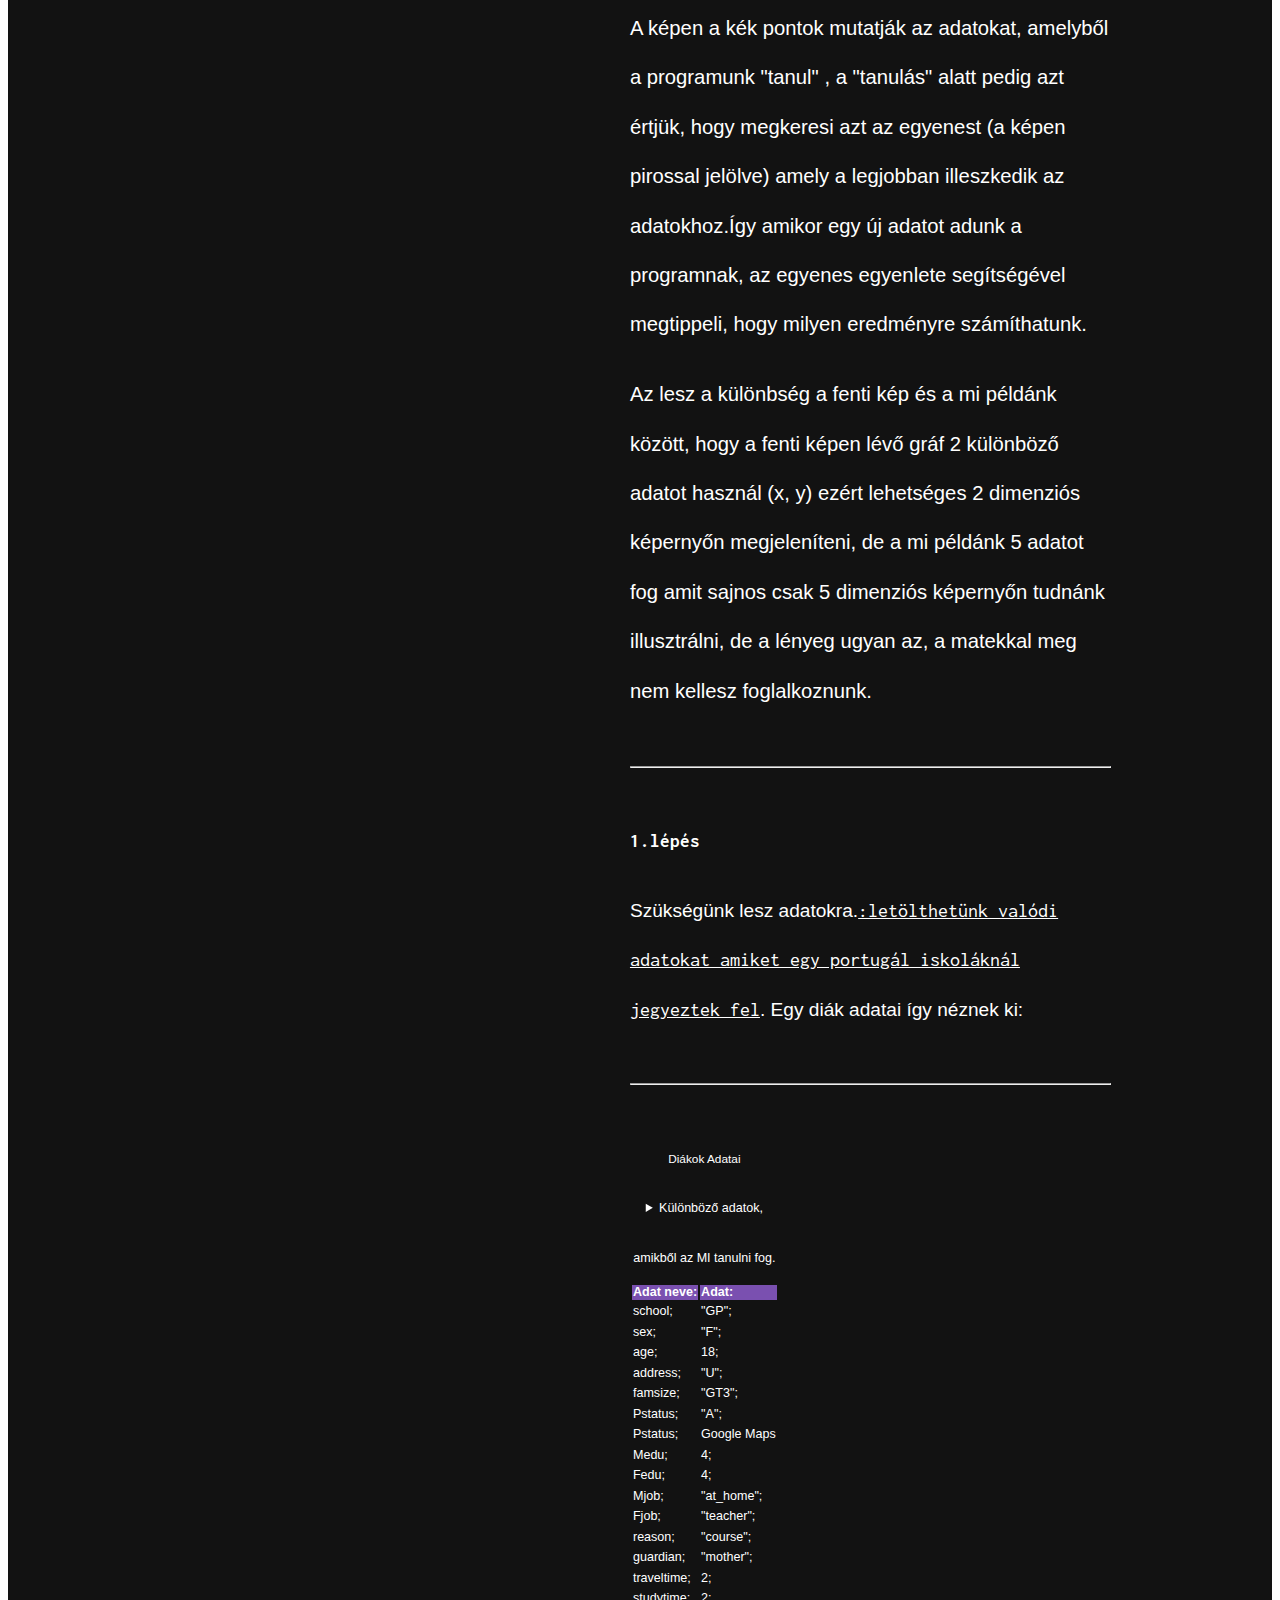
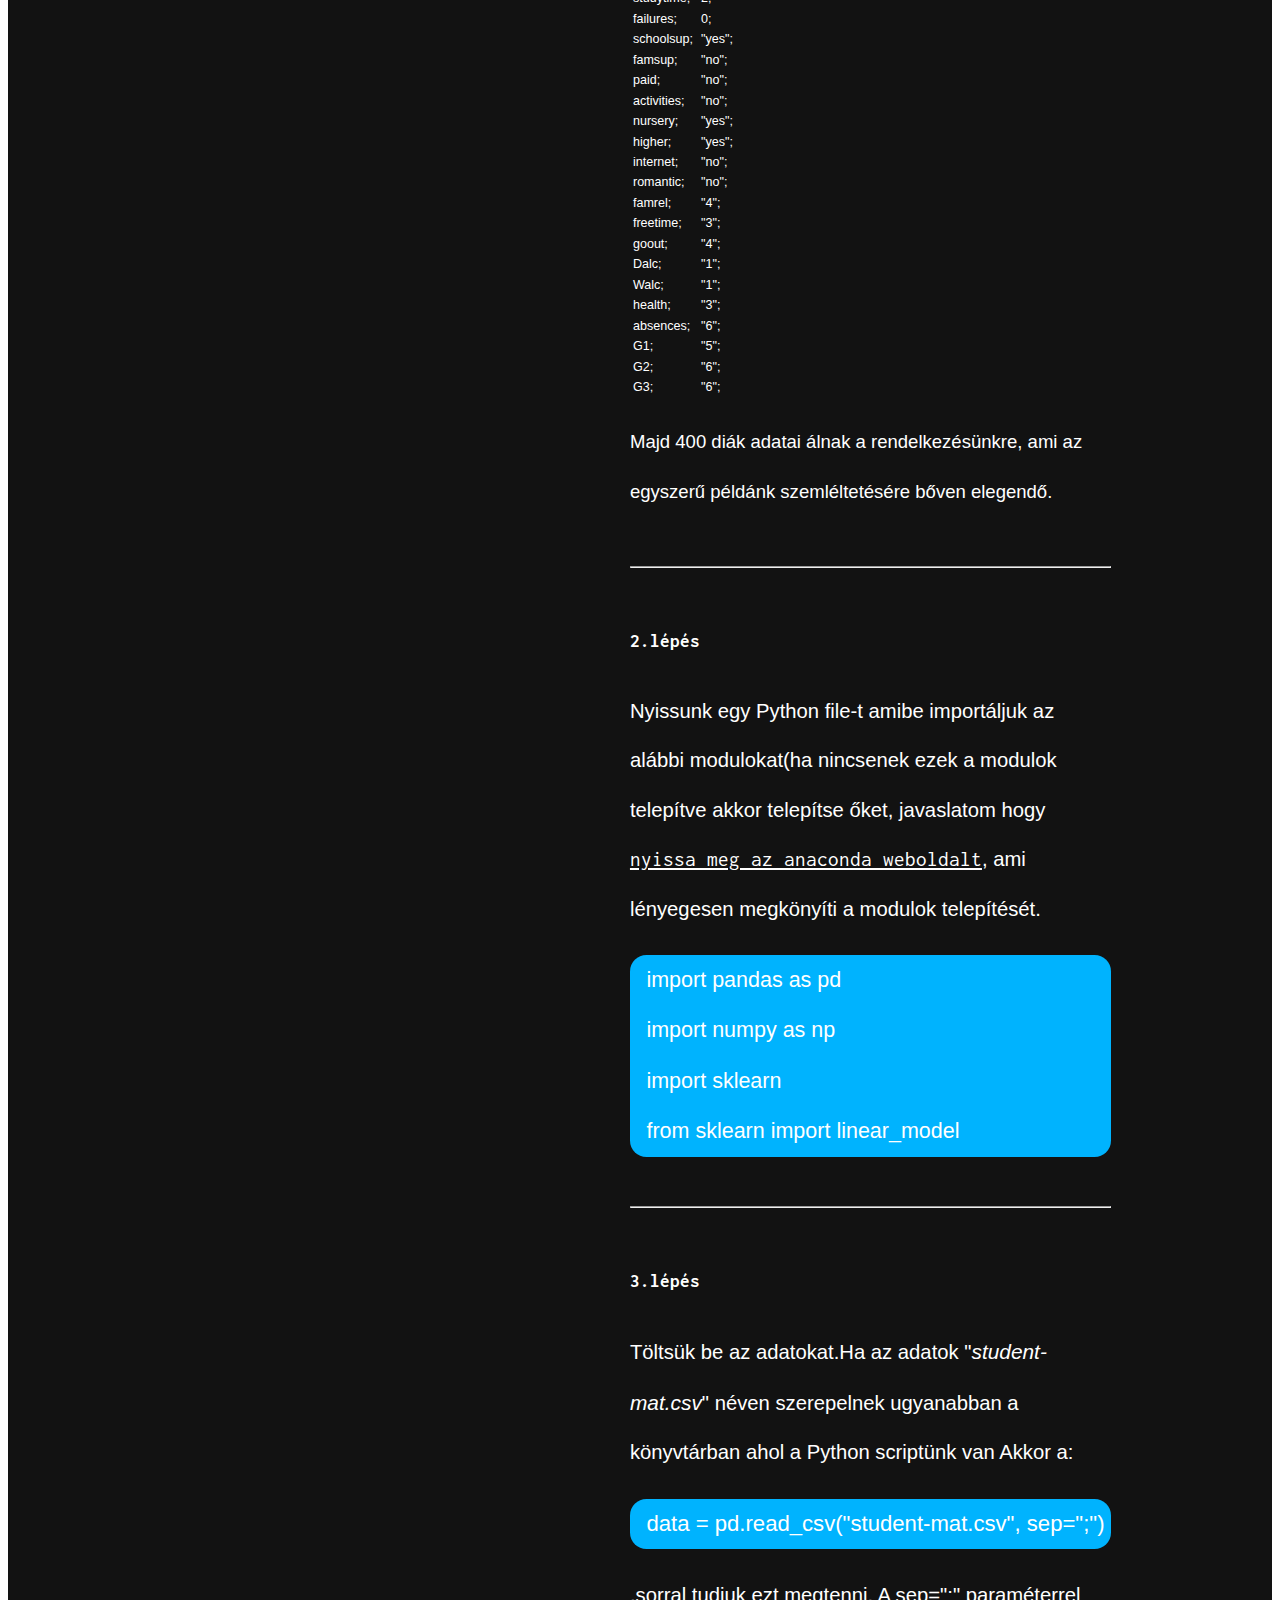
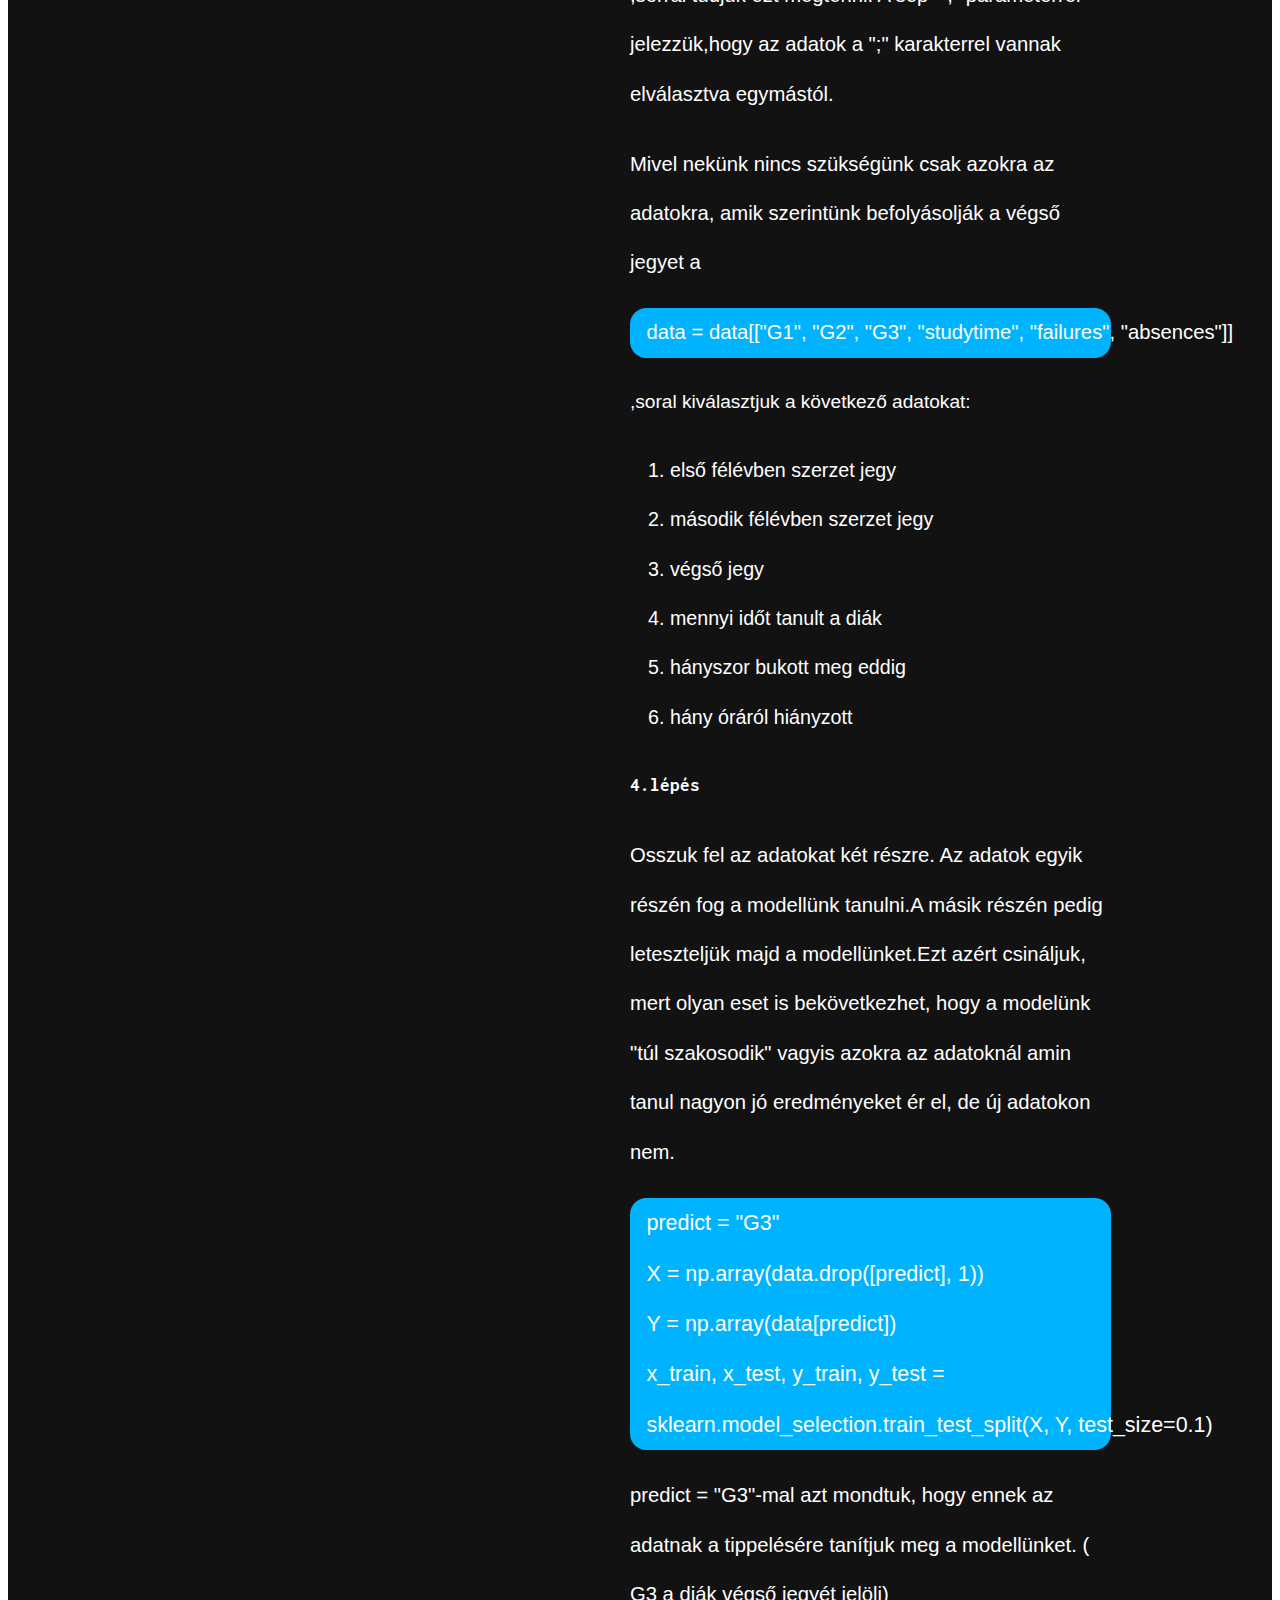
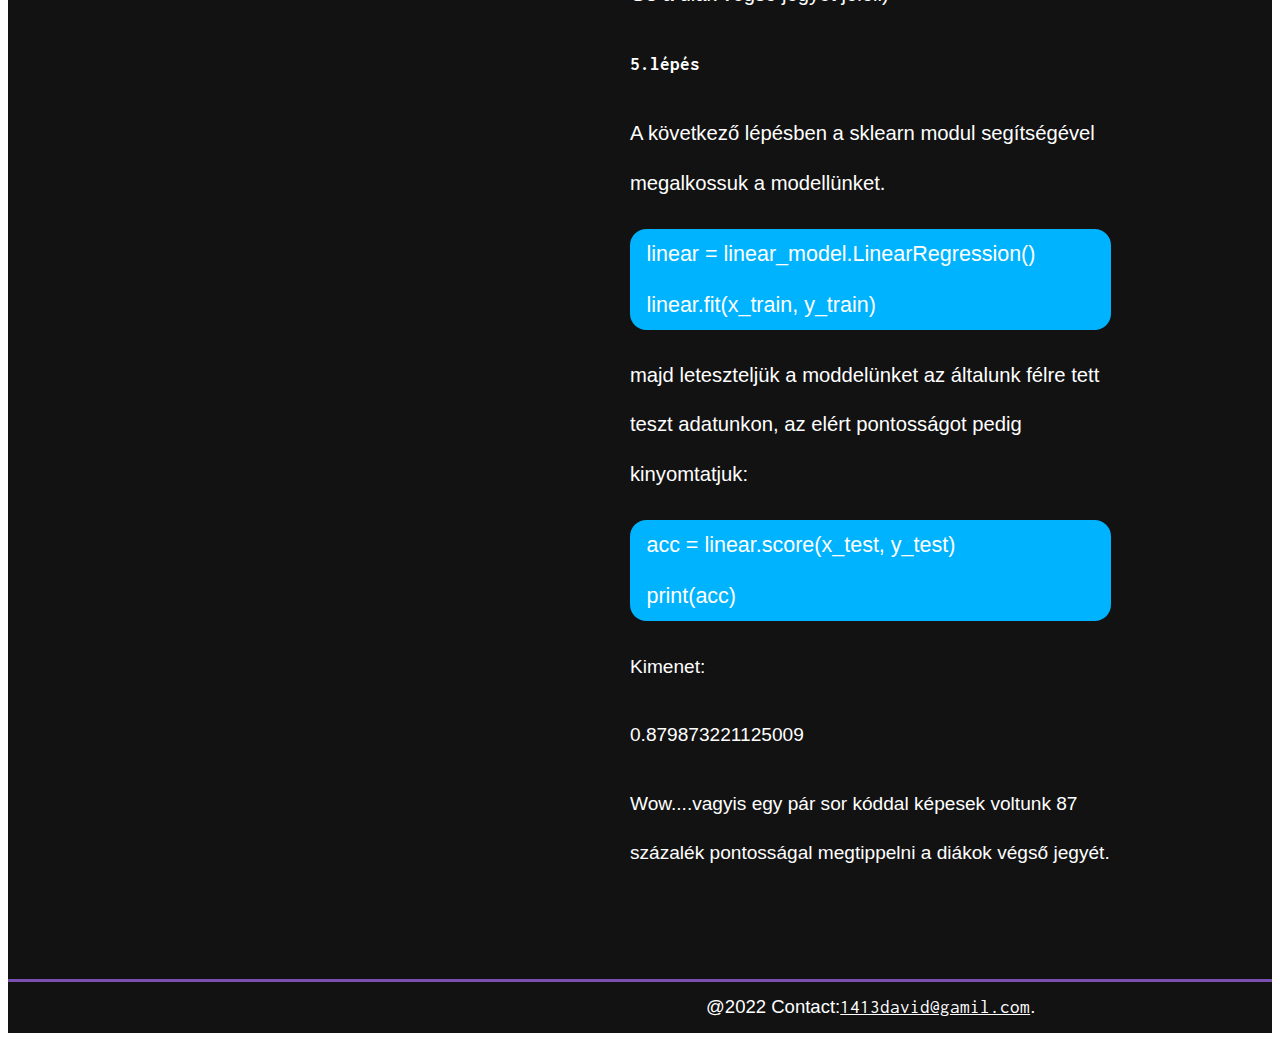
==== commit 59f3613a: "Xd" ====
--- a/gepitanulas.html
+++ b/gepitanulas.html
@@ -19,6 +19,7 @@
       integrity="sha384-1BmE4kWBq78iYhFldvKuhfTAU6auU8tT94WrHftjDbrCEXSU1oBoqyl2QvZ6jIW3"
       crossorigin="anonymous"
     />
+    <link rel="shortcut icon" href="#" />
     <link rel="stylesheet" href="./altalanos.css" />
     <link rel="stylesheet" href="./desktop.css" />
     <link rel="stylesheet" href="./tablet.css" />
@@ -209,7 +210,7 @@
 
           <hr />
 
-          <div class="row d-flex justify-content-center align-items-center">
+          <div class="row d-flex  align-items-center">
             <div class="col col-12 col-lg-6">
               <p>
                 Tételezzük fel, hogy kutatást végzünk egy egyetemnek.Az egyetem
@@ -256,7 +257,7 @@
           </div>
 
           <div
-            class="row d-flex justify-content-center align-items-center mt-4"
+            class="row d-flex  align-items-center mt-4"
           >
             <div class="col col-12 col-lg-6 mt-3">
               <p>
@@ -295,7 +296,7 @@
               class="btn-close btn-close-white"
               aria-label="Close"
             ></button>
-            <img alt="" src="./media/linreg2.png" class="openImg" />
+            <img alt="" src="./media/linreg2Large.png" class="openImg" />
           </div>
 
           <div class="row">
@@ -518,7 +519,7 @@
         <article id="tart5">
           <h3>2.lépés</h3>
 
-          <div class="row d-flex justify-content-center align-items-center">
+          <div class="row d-flex  align-items-center">
             <div class="col col-12 col-lg-6">
               <p>
                 Nyissunk egy Python file-t amibe importáljuk az alábbi
@@ -544,7 +545,7 @@
         <article id="tart6">
           <h3>3.lépés</h3>
 
-          <div class="row d-flex justify-content-center align-items-center">
+          <div class="row d-flex  align-items-center">
             <div class="col col-12 col-lg-6">
               <p>
                 Töltsük be az adatokat.Ha az adatok "<i>student-mat.csv</i>"
@@ -562,7 +563,7 @@
             </div>
           </div>
 
-          <div class="row d-flex justify-content-center align-items-center">
+          <div class="row d-flex  align-items-center">
             <div class="col col-12 col-lg-6">
               <p>
                 ,sorral tudjuk ezt megtenni. A sep=";" paraméterrel
@@ -627,7 +628,7 @@
         <article id="tart8">
           <h3>5.lépés</h3>
 
-          <div class="row d-flex justify-content-center align-items-center">
+          <div class="row d-flex  align-items-center">
             <div class="col col-12 col-lg-6">
               <p>
                 A következő lépésben a sklearn modul segítségével megalkossuk a
@@ -642,7 +643,7 @@
             </div>
           </div>
 
-          <div class="row d-flex justify-content-center align-items-center">
+          <div class="row d-flex  align-items-center">
             <div class="col col-12 col-lg-6">
               <p>
                 majd leteszteljük a moddelünket az általunk félre tett teszt
--- a/desktop.css
+++ b/desktop.css
@@ -19,6 +19,9 @@
 .inner-text-wrapper {
   width: 60%;
 }
+table{
+  font-size: 62%;
+}
 .plink-first {
   border-radius: 1rem 0 0 1rem;
 }
--- a/tablet.css
+++ b/tablet.css
@@ -22,6 +22,9 @@
     padding-top: var(--navbar-height);
     padding-left: 20rem;
   }
+  table{
+    font-size: 50%;
+  }
   .inner-text-wrapper{
     width: 25rem;
 }
--- a/phone.css
+++ b/phone.css
@@ -15,6 +15,10 @@
     align-items: center;
     margin-top: 0;
   }
+  table{
+    font-size: 50%;
+  }
+
   .plink {
     height: 4rem;
     width: 5rem;
--- a/color.css
+++ b/color.css
@@ -23,6 +23,7 @@
   --link-btn-color: #effffd;
   --submit-btn-color: #b8d7ff;
   --hover-color: #59b1f8dc;
+  --font-size:100%
 }
 
 :root,
@@ -53,32 +54,32 @@
   --submit-btn-color: #00b3fe;
   --link-btn-color: #9465e0;
   --hover-color: #9465e0;
+  --font-size:103%;
 }
-
 * {
   transition: background-color 0.5s ease;
   transition: color 0.3s ease;
+  transition: font-size 0.3 ease;
+  color: var(--text-color);
+  font-size: var(--font-size);
+}
+.tartalom-link {
   color: var(--text-color);
 }
 
-.tartalom-link {
-  color: var(--text-color);
-}
 
 .tartalom-link:hover {
   color: var(--hover-color);
   transition: color 0s ease;
 }
+.inline-link:visited{
+  color: #541a8b70;
+}
 
 .current {
   color: var(--code-color);
 }
-.inline-link {
-  color: var(--cim-color);
-}
-.inline-link:hover {
-  color: var(--hover-color);
-}
+
 .footer {
   background-color: var(--main-color);
   border-color: var(--border-color) !important;
